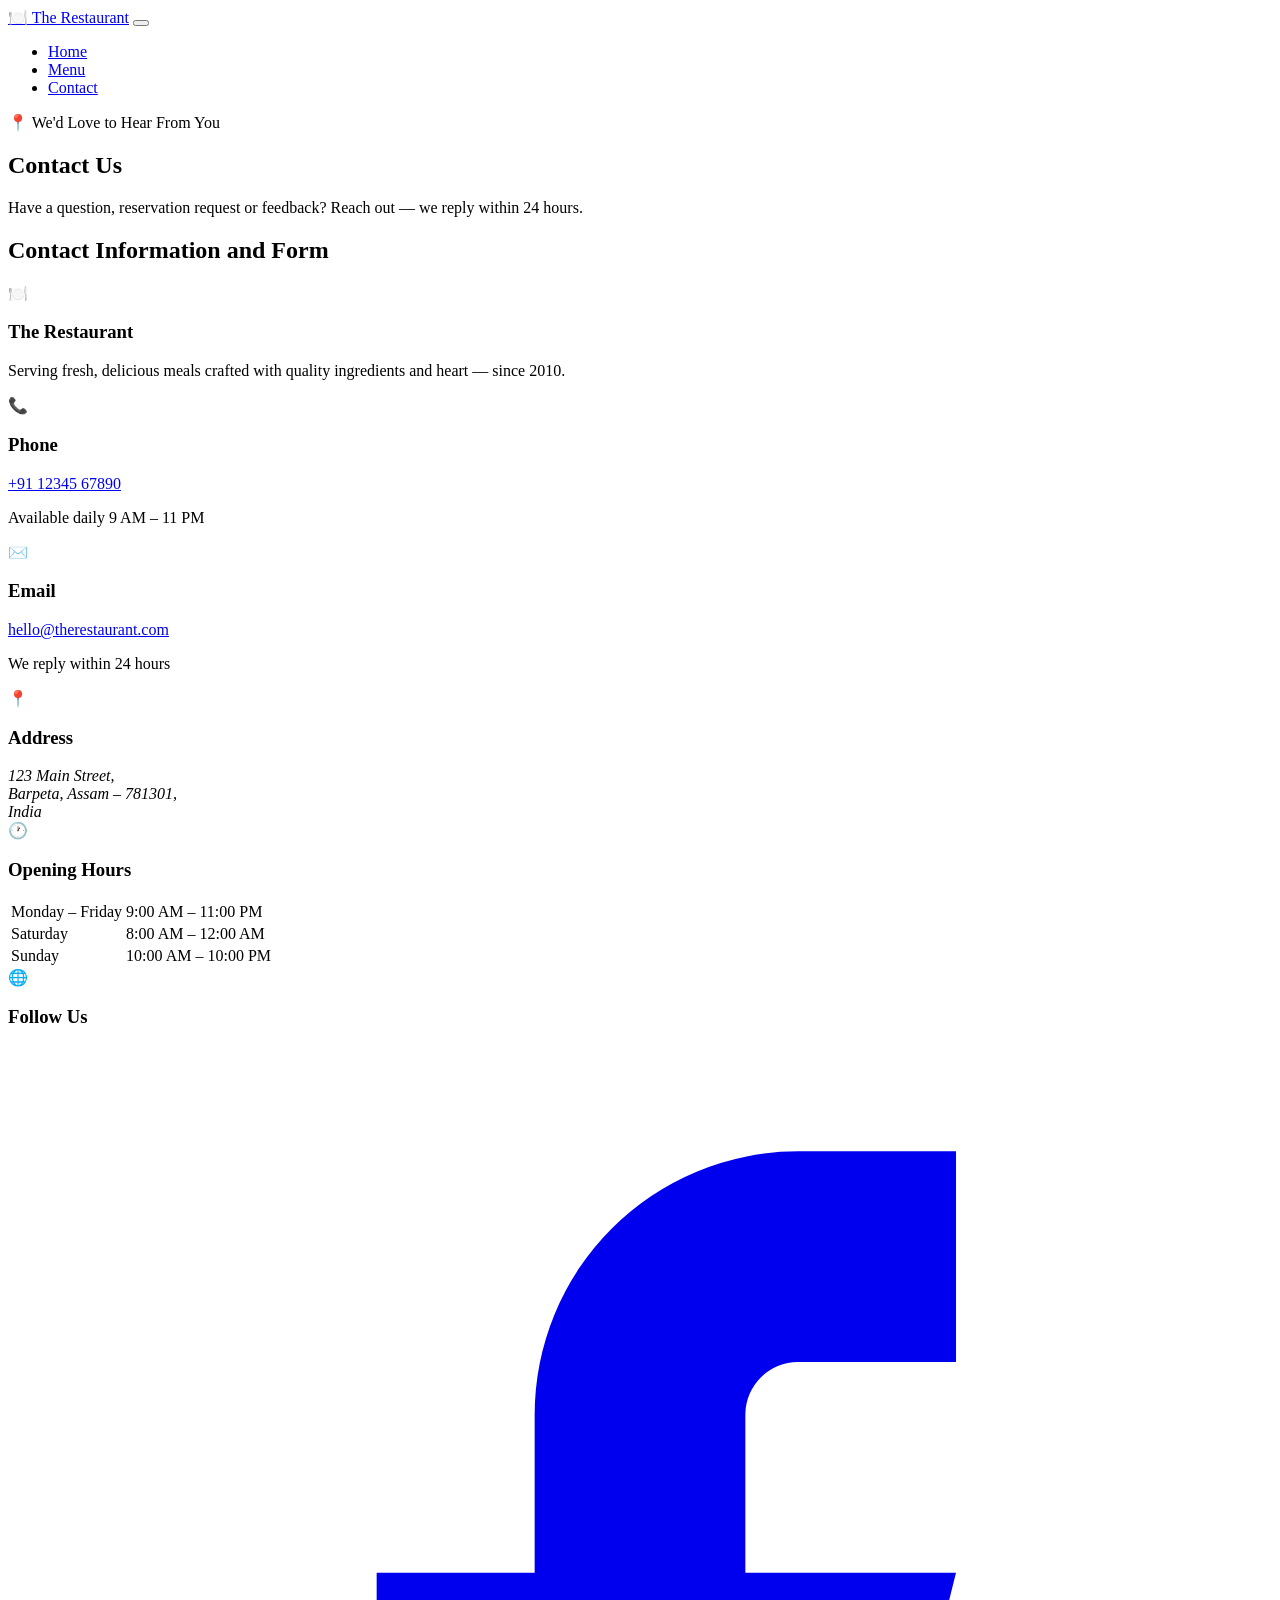
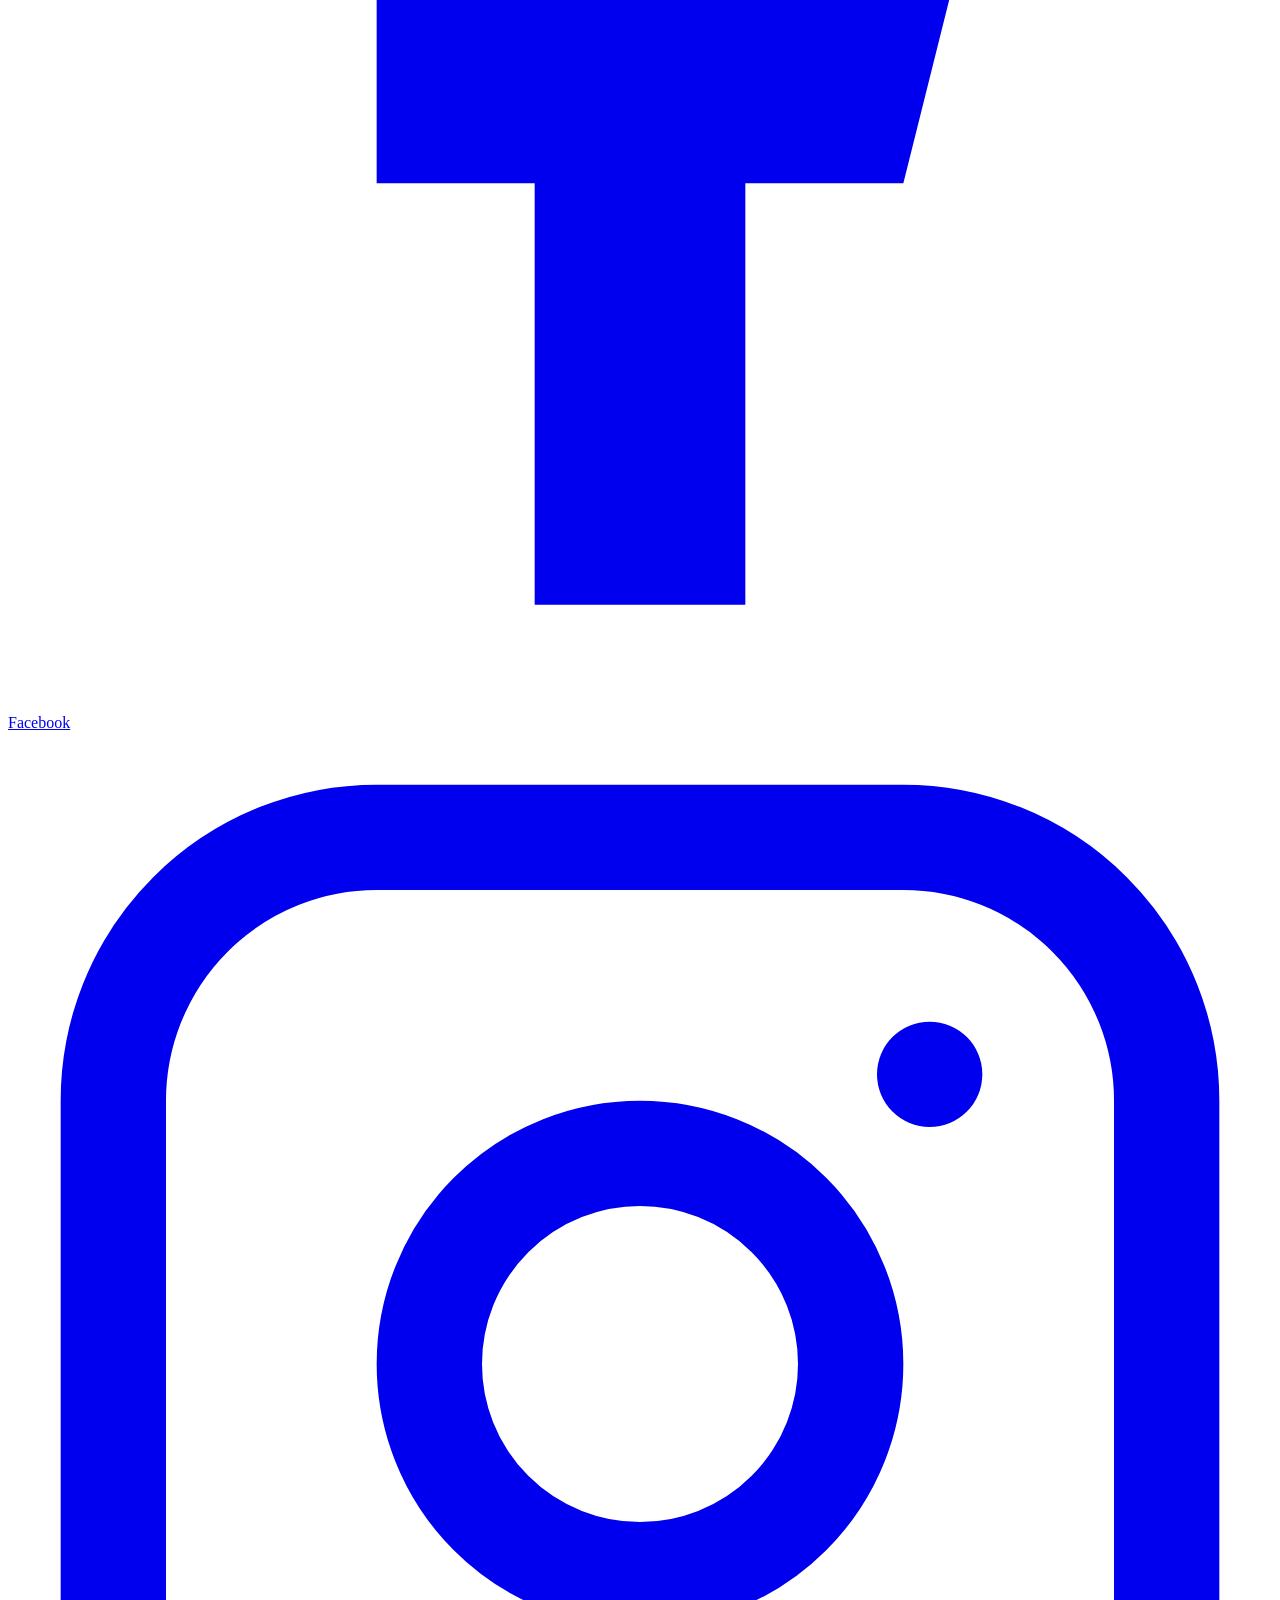
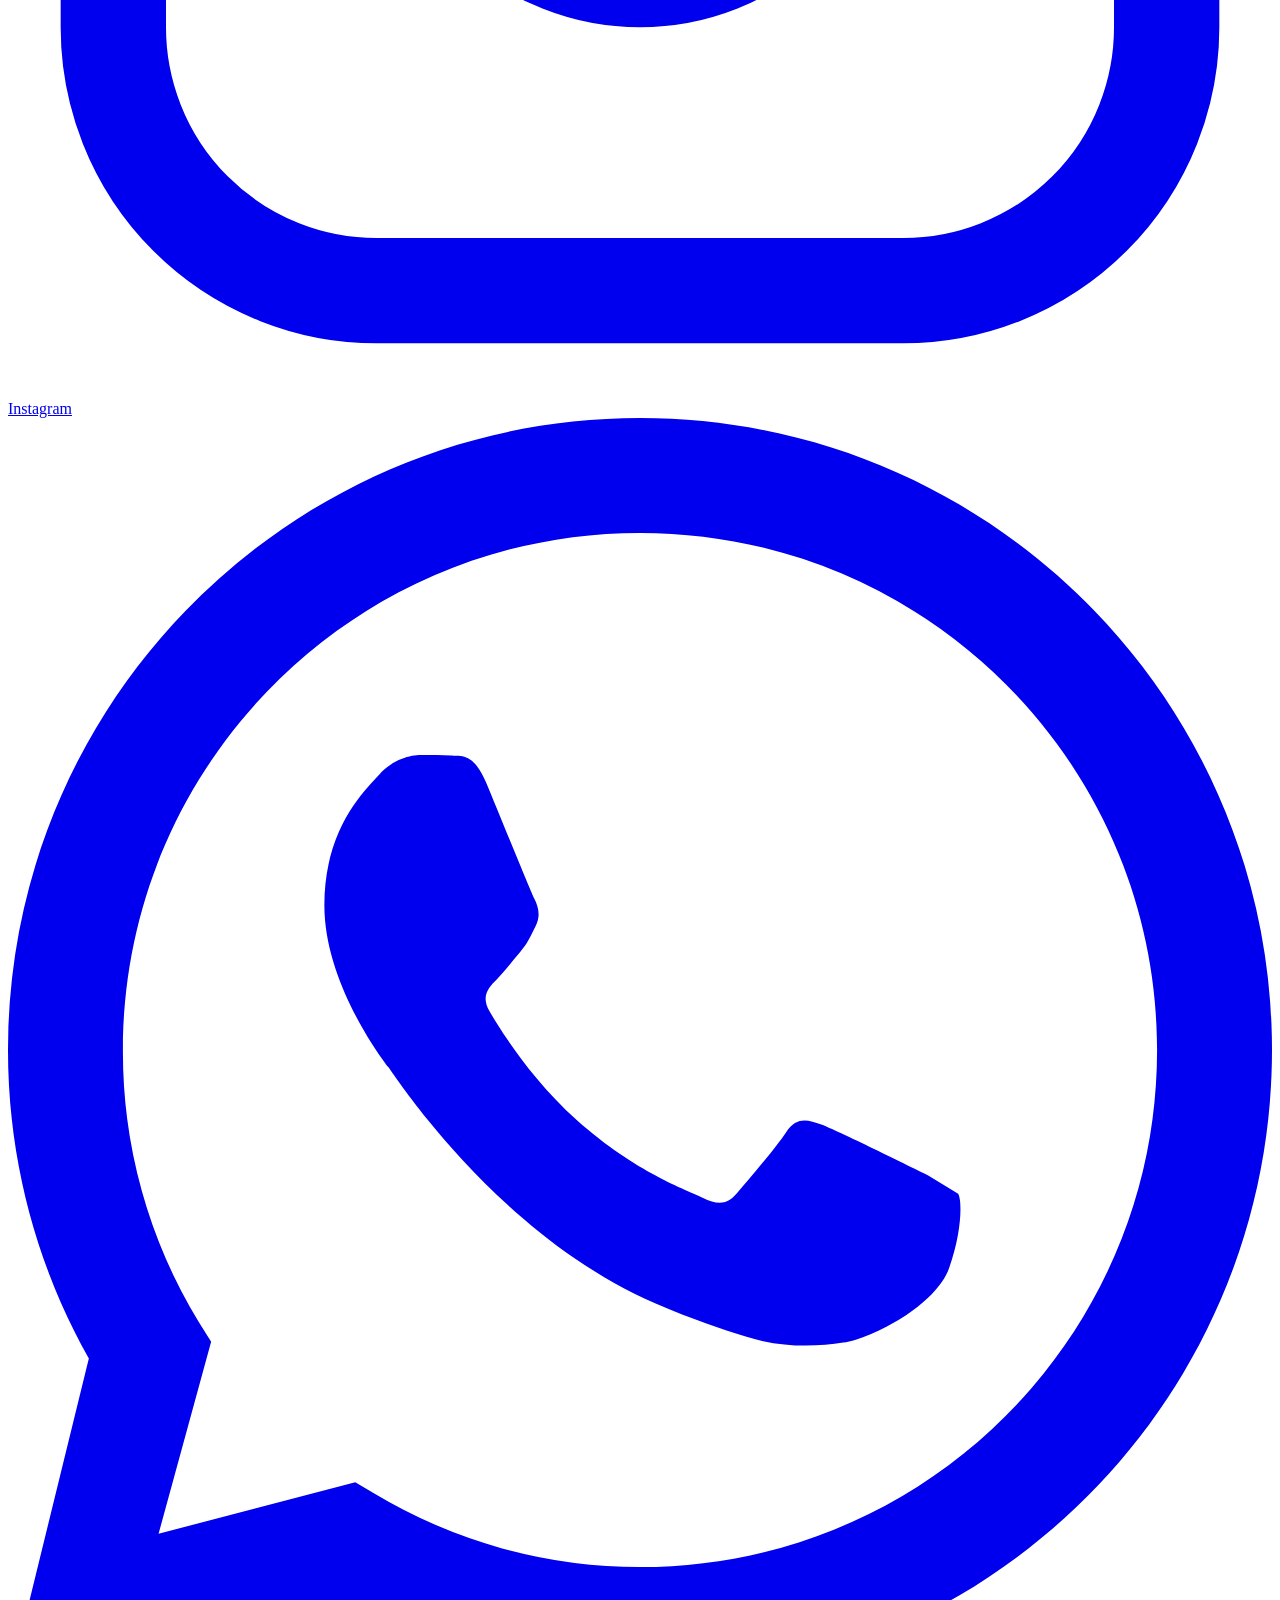
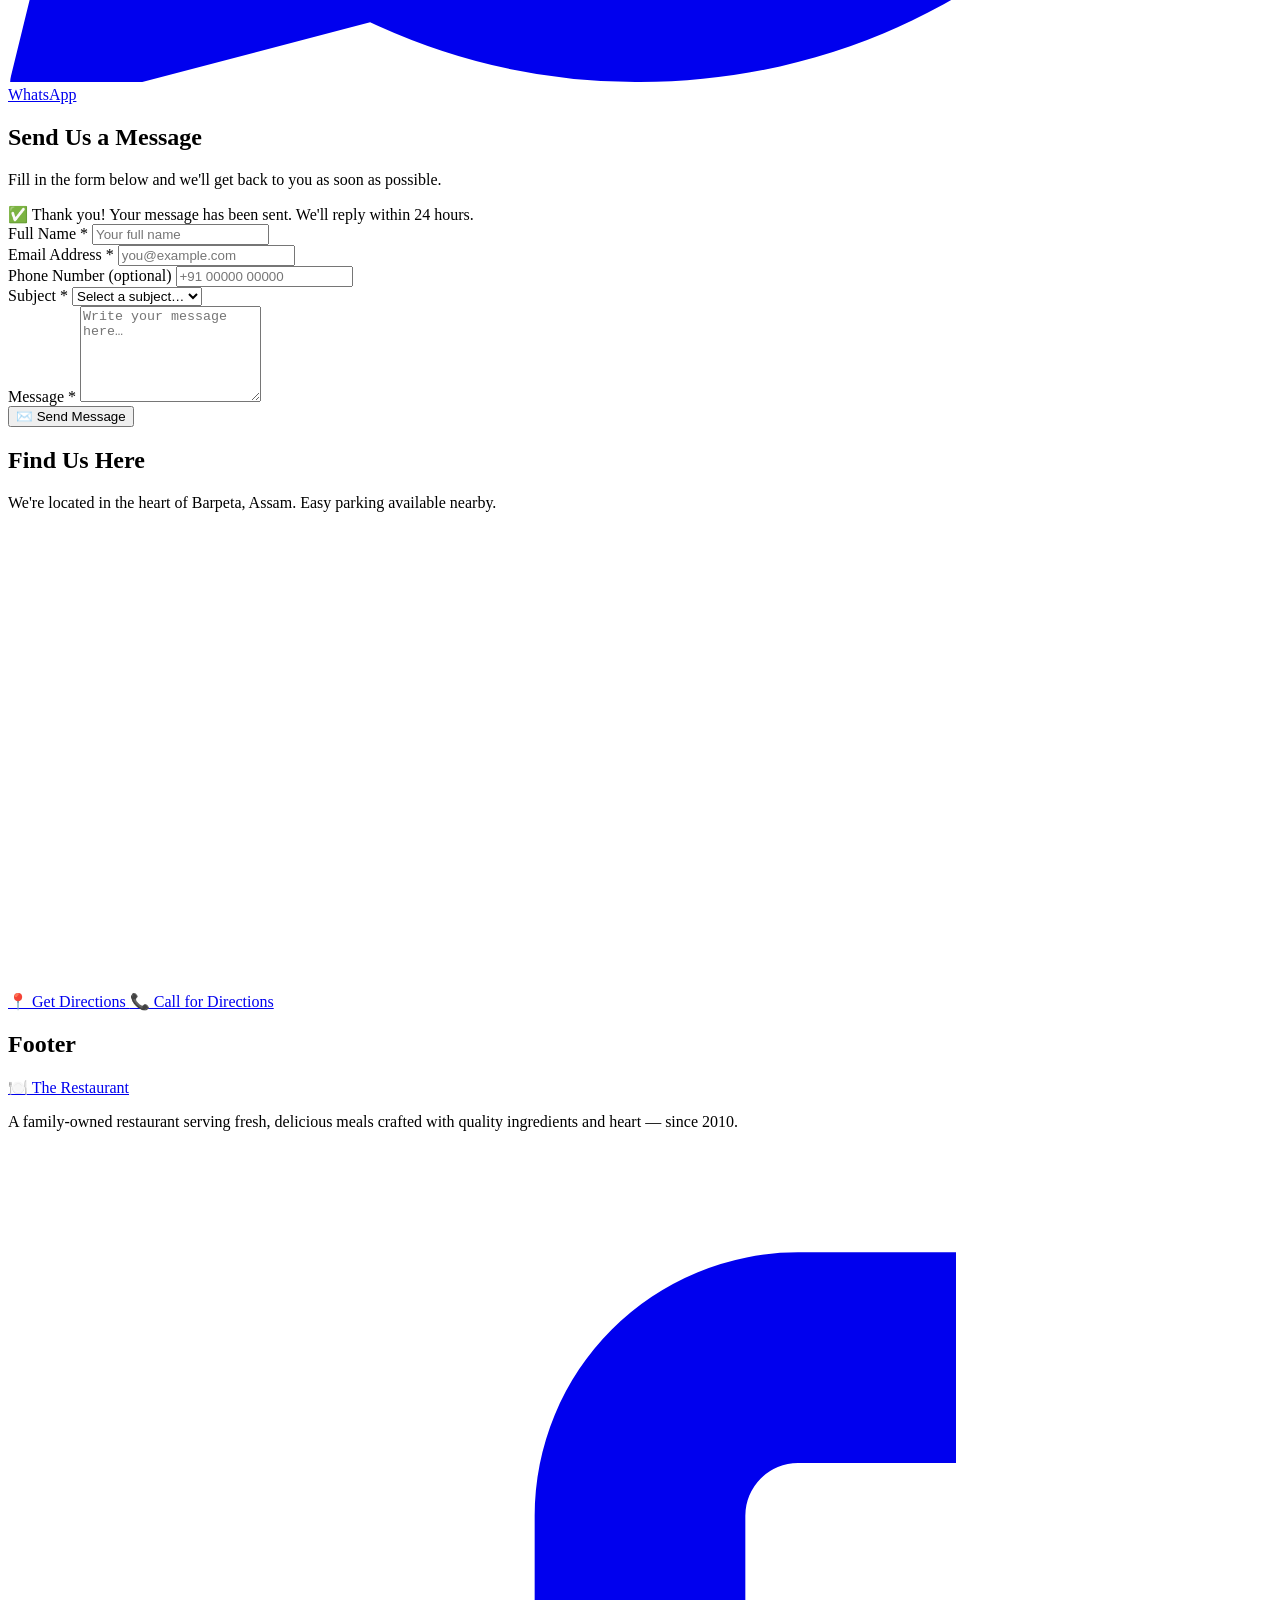
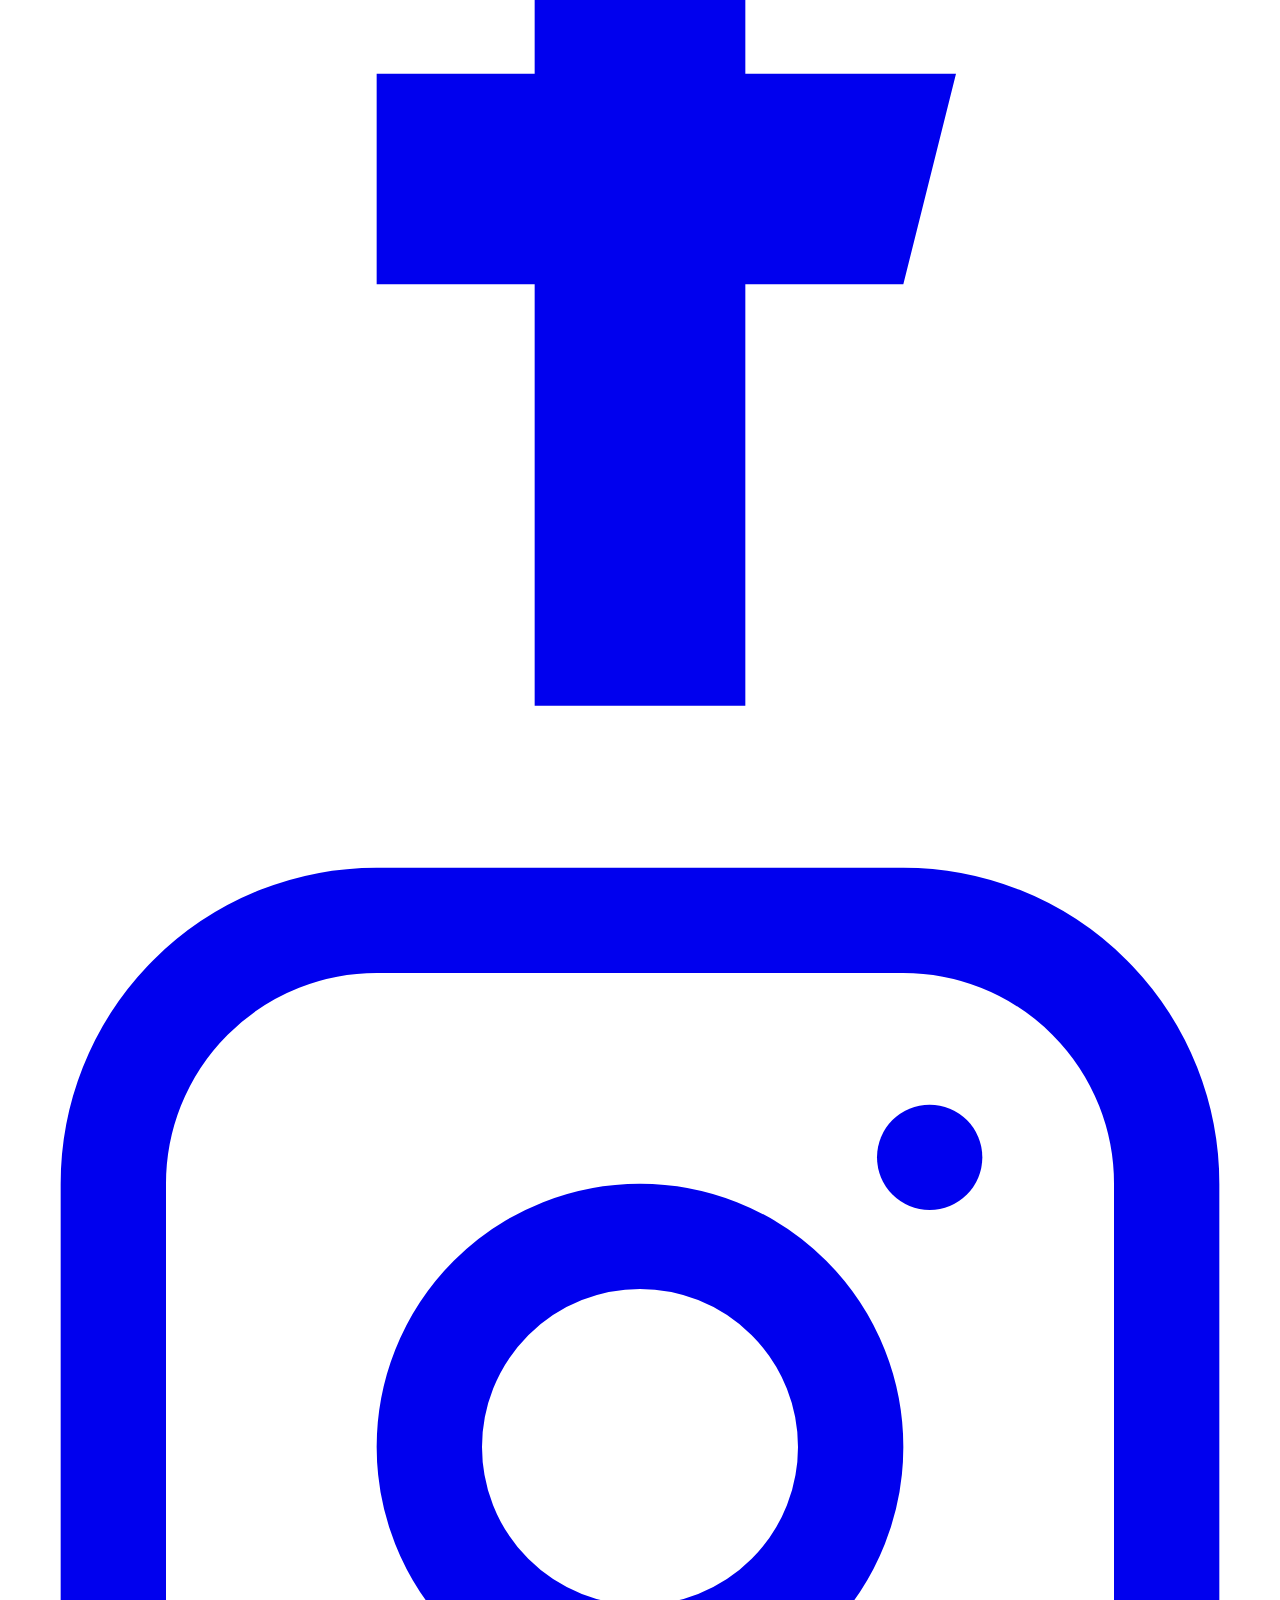
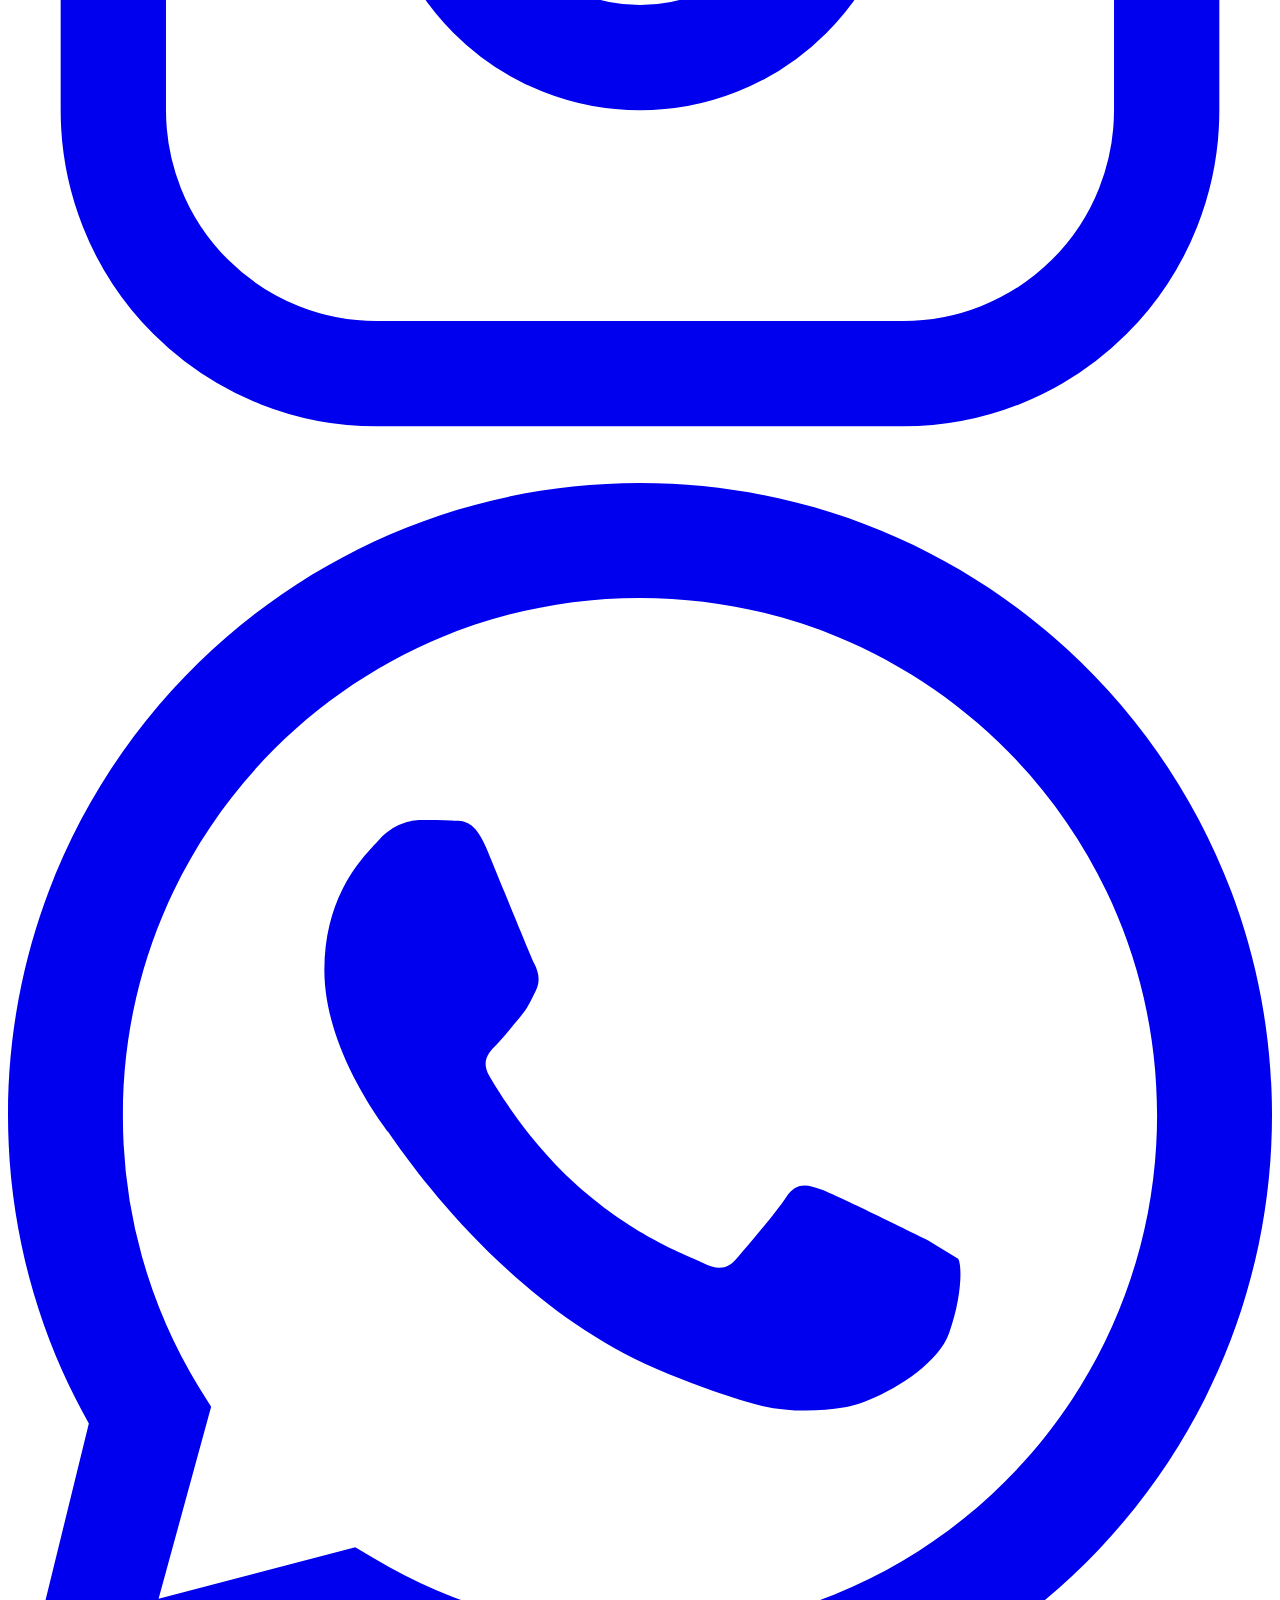
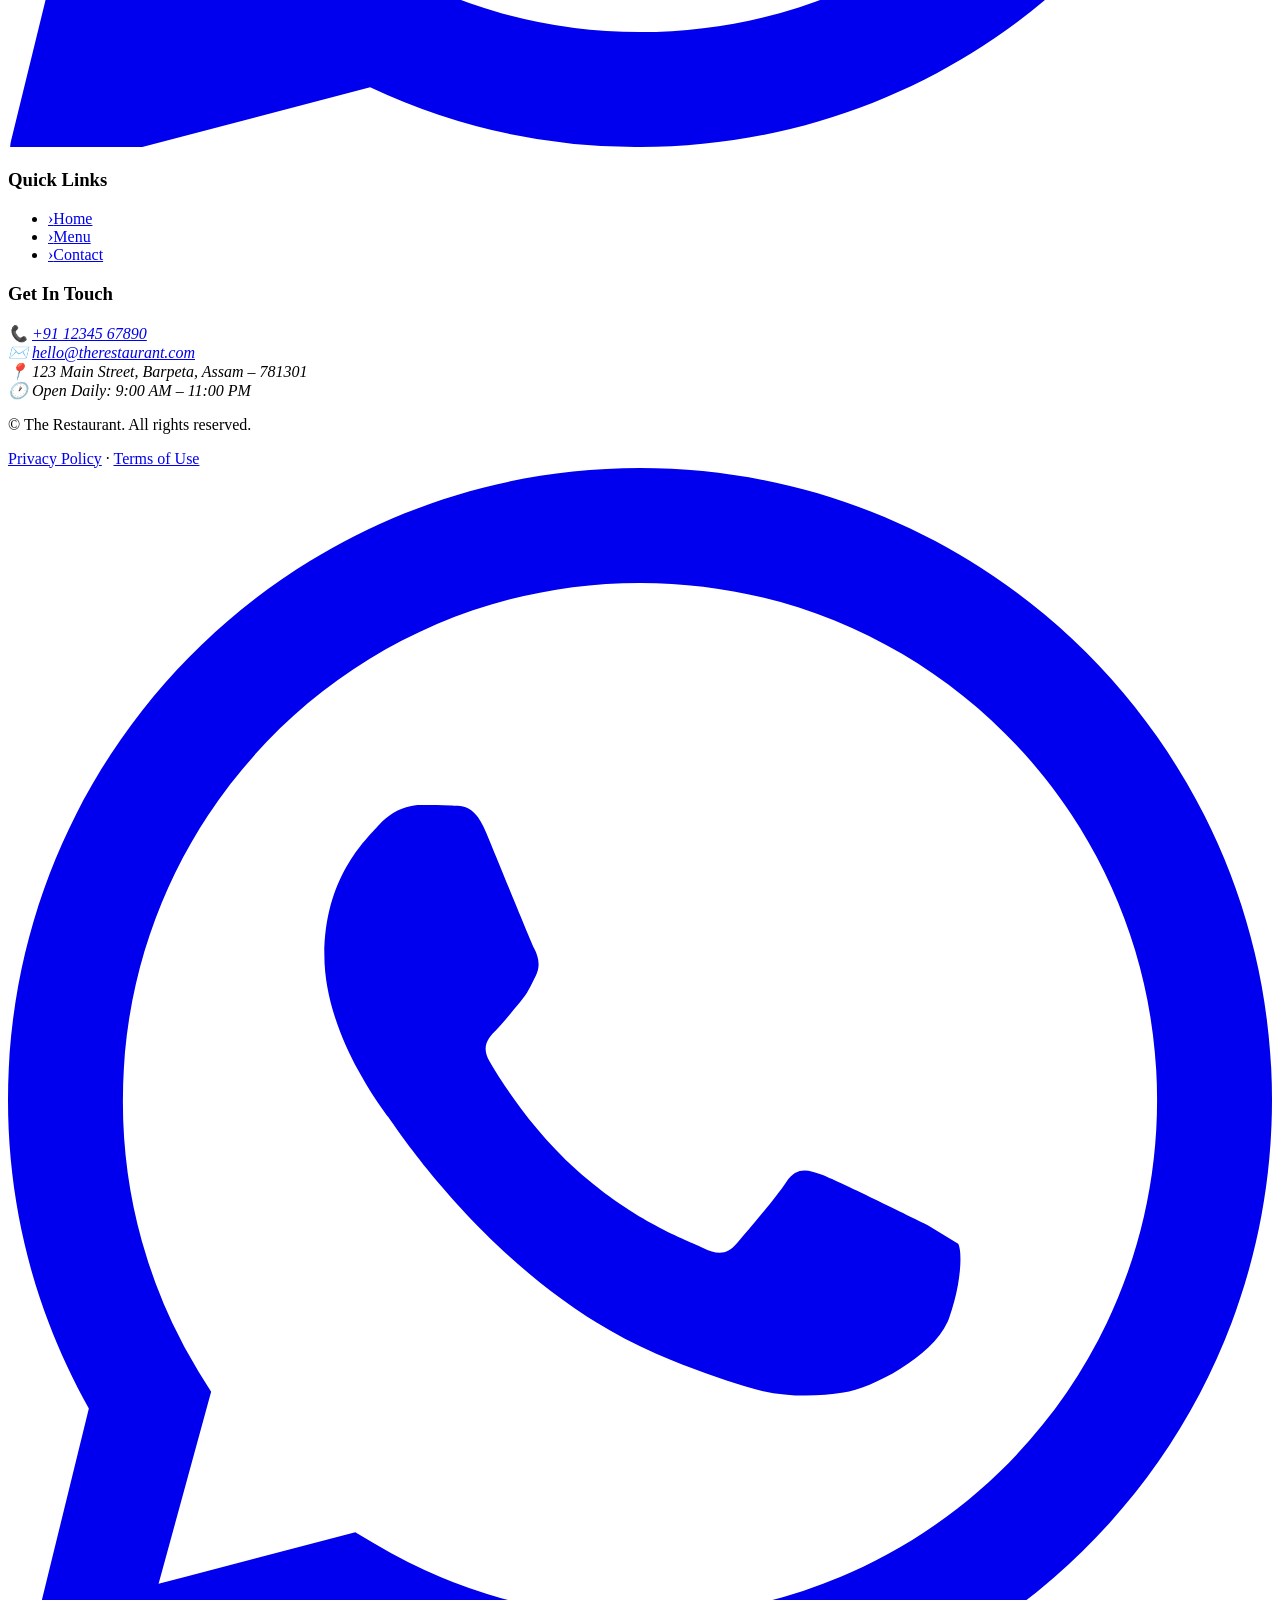
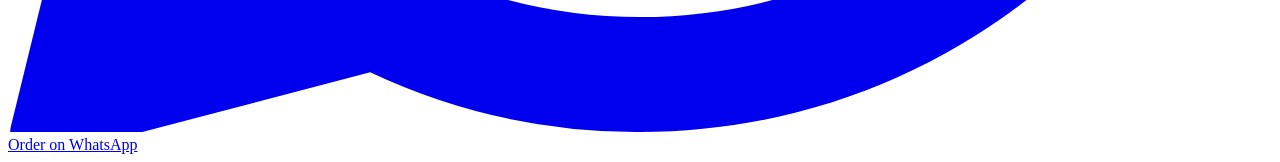
==== contact.html @ 9e475b9d "Add files via upload" ====
<!DOCTYPE html>
<html lang="en">

<head>
  <meta charset="UTF-8" />
  <meta name="viewport" content="width=device-width, initial-scale=1.0" />
  <meta name="description" content="Contact The Restaurant — find our address, phone, email and send us a message." />
  <title>Contact | The Restaurant</title>
  <link rel="stylesheet" href="css/style.css" />
</head>

<body>

  <!-- ========== NAVBAR (same as index.html) ========== -->
  <header class="site-header">
    <nav class="navbar" aria-label="Main navigation">
      <div class="container navbar__inner">

        <a href="index.html" class="navbar__logo">🍽️ The Restaurant</a>

        <button class="navbar__toggle" id="navToggle"
          aria-controls="navMenu" aria-expanded="false"
          aria-label="Toggle navigation menu">
          <span class="bar"></span>
          <span class="bar"></span>
          <span class="bar"></span>
        </button>

        <ul class="navbar__menu" id="navMenu">
          <li><a href="index.html"   class="navbar__link">Home</a></li>
          <li><a href="menu.html"    class="navbar__link">Menu</a></li>
          <li><a href="contact.html" class="navbar__link">Contact</a></li>
        </ul>

      </div>
    
    </nav>
  </header>

  <!-- ========== MAIN ========== -->
  <main>

    <!-- ── Page Banner ── -->
    <section class="page-banner" aria-label="Contact page banner">
      <div class="container">
        <span class="section-badge">📍 We'd Love to Hear From You</span>
        <h1 class="page-banner__title">Contact Us</h1>
        <p class="page-banner__subtitle">
          Have a question, reservation request or feedback? Reach out — we reply within 24 hours.
        </p>
      </div>
    </section>


    <!-- ========================================================
         CONTACT SECTION
         Two-column layout:
           LEFT  — restaurant contact information
           RIGHT — contact form
         Stacks to single column on mobile via CSS.
         ======================================================== -->
    <section class="contact-section section" aria-labelledby="contact-heading">
      <div class="container">

        <h2 id="contact-heading" class="sr-only">Contact Information and Form</h2>

        <div class="contact__inner">

          <!-- ══════════════════════════════════════════
               LEFT — Contact Information
               ══════════════════════════════════════════ -->
          <div class="contact__info-col">

            <!-- Restaurant Identity -->
            <div class="contact-block">
              <span class="contact-block__icon" aria-hidden="true">🍽️</span>
              <div>
                <h3 class="contact-block__title">The Restaurant</h3>
                <p class="contact-block__text">
                  Serving fresh, delicious meals crafted with quality
                  ingredients and heart — since 2010.
                </p>
              </div>
            </div>

            <!-- Phone -->
            <div class="contact-block">
              <span class="contact-block__icon" aria-hidden="true">📞</span>
              <div>
                <h3 class="contact-block__title">Phone</h3>
                <a href="tel:+911234567890" class="contact-block__link">
                  +91 12345 67890
                </a>
                <p class="contact-block__note">Available daily 9 AM – 11 PM</p>
              </div>
            </div>

            <!-- Email -->
            <div class="contact-block">
              <span class="contact-block__icon" aria-hidden="true">✉️</span>
              <div>
                <h3 class="contact-block__title">Email</h3>
                <a href="mailto:hello@therestaurant.com" class="contact-block__link">
                  hello@therestaurant.com
                </a>
                <p class="contact-block__note">We reply within 24 hours</p>
              </div>
            </div>

            <!-- Address -->
            <div class="contact-block">
              <span class="contact-block__icon" aria-hidden="true">📍</span>
              <div>
                <h3 class="contact-block__title">Address</h3>
                <address class="contact-block__address">
                  123 Main Street,<br />
                  Barpeta, Assam – 781301,<br />
                  India
                </address>
              </div>
            </div>

            <!-- Opening Hours -->
            <div class="contact-block">
              <span class="contact-block__icon" aria-hidden="true">🕐</span>
              <div>
                <h3 class="contact-block__title">Opening Hours</h3>
                <table class="hours-table" aria-label="Opening hours">
                  <tbody>
                    <tr>
                      <td class="hours-table__day">Monday – Friday</td>
                      <td class="hours-table__time">9:00 AM – 11:00 PM</td>
                    </tr>
                    <tr>
                      <td class="hours-table__day">Saturday</td>
                      <td class="hours-table__time">8:00 AM – 12:00 AM</td>
                    </tr>
                    <tr>
                      <td class="hours-table__day">Sunday</td>
                      <td class="hours-table__time">10:00 AM – 10:00 PM</td>
                    </tr>
                  </tbody>
                </table>
              </div>
            </div>

            <!-- Social Links -->
            <div class="contact-block">
              <span class="contact-block__icon" aria-hidden="true">🌐</span>
              <div>
                <h3 class="contact-block__title">Follow Us</h3>
                <div class="contact-social">
                  <a href="https://facebook.com"  class="contact-social__link" target="_blank" rel="noopener noreferrer" aria-label="Facebook">
                    <svg xmlns="http://www.w3.org/2000/svg" viewBox="0 0 24 24" fill="currentColor" aria-hidden="true"><path d="M18 2h-3a5 5 0 0 0-5 5v3H7v4h3v8h4v-8h3l1-4h-4V7a1 1 0 0 1 1-1h3z"/></svg>
                    Facebook
                  </a>
                  <a href="https://instagram.com" class="contact-social__link" target="_blank" rel="noopener noreferrer" aria-label="Instagram">
                    <svg xmlns="http://www.w3.org/2000/svg" viewBox="0 0 24 24" fill="none" stroke="currentColor" stroke-width="2" stroke-linecap="round" stroke-linejoin="round" aria-hidden="true"><rect x="2" y="2" width="20" height="20" rx="5" ry="5"/><circle cx="12" cy="12" r="4"/><circle cx="17.5" cy="6.5" r="1" fill="currentColor" stroke="none"/></svg>
                    Instagram
                  </a>
                  <a href="https://wa.me/911234567890" class="contact-social__link" target="_blank" rel="noopener noreferrer" aria-label="WhatsApp">
                    <svg xmlns="http://www.w3.org/2000/svg" viewBox="0 0 24 24" fill="currentColor" aria-hidden="true"><path d="M17.472 14.382c-.297-.149-1.758-.867-2.03-.967-.273-.099-.471-.148-.67.15-.197.297-.767.966-.94 1.164-.173.199-.347.223-.644.075-.297-.15-1.255-.463-2.39-1.475-.883-.788-1.48-1.761-1.653-2.059-.173-.297-.018-.458.13-.606.134-.133.298-.347.446-.52.149-.174.198-.298.298-.497.099-.198.05-.371-.025-.52-.075-.149-.669-1.612-.916-2.207-.242-.579-.487-.5-.669-.51-.173-.008-.371-.01-.57-.01-.198 0-.52.074-.792.372-.272.297-1.04 1.016-1.04 2.479 0 1.462 1.065 2.875 1.213 3.074.149.198 2.096 3.2 5.077 4.487.709.306 1.262.489 1.694.625.712.227 1.36.195 1.871.118.571-.085 1.758-.719 2.006-1.413.248-.694.248-1.289.173-1.413z"/><path d="M12 0C5.373 0 0 5.373 0 12c0 2.124.558 4.121 1.535 5.856L.057 23.885a.5.5 0 0 0 .606.61l6.213-1.63A11.945 11.945 0 0 0 12 24c6.627 0 12-5.373 12-12S18.627 0 12 0zm0 21.818a9.805 9.805 0 0 1-5.045-1.396l-.361-.214-3.735.979.998-3.648-.235-.374A9.818 9.818 0 0 1 2.182 12C2.182 6.57 6.57 2.182 12 2.182S21.818 6.57 21.818 12 17.43 21.818 12 21.818z"/></svg>
                    WhatsApp
                  </a>
                </div>
              </div>
            </div>

          </div>
          <!-- END contact__info-col -->


          <!-- ══════════════════════════════════════════
               RIGHT — Contact Form
               ══════════════════════════════════════════ -->
          <div class="contact__form-col">
            <div class="contact-form-card">

              <div class="contact-form-card__header">
                <h2 class="contact-form-card__title">Send Us a Message</h2>
                <p class="contact-form-card__subtitle">
                  Fill in the form below and we'll get back to you as soon as possible.
                </p>
              </div>

              <!-- Success message — shown by JS after submit -->
              <div class="form-success" id="formSuccess" role="alert" aria-live="polite">
                ✅ Thank you! Your message has been sent. We'll reply within 24 hours.
              </div>

              <form class="contact-form" id="contactForm" novalidate>

                <!-- Name + Email row -->
                <div class="form-row">

                  <div class="form-group">
                    <label for="contactName">
                      Full Name <span aria-label="required">*</span>
                    </label>
                    <input
                      type="text"
                      id="contactName"
                      name="name"
                      class="form-control"
                      placeholder="Your full name"
                      autocomplete="name"
                      required
                    />
                    <span class="form-error" id="nameError" role="alert"></span>
                  </div>

                  <div class="form-group">
                    <label for="contactEmail">
                      Email Address <span aria-label="required">*</span>
                    </label>
                    <input
                      type="email"
                      id="contactEmail"
                      name="email"
                      class="form-control"
                      placeholder="you@example.com"
                      autocomplete="email"
                      required
                    />
                    <span class="form-error" id="emailError" role="alert"></span>
                  </div>

                </div>
                <!-- END form-row -->

                <!-- Phone (optional) -->
                <div class="form-group">
                  <label for="contactPhone">
                    Phone Number <span class="form-optional">(optional)</span>
                  </label>
                  <input
                    type="tel"
                    id="contactPhone"
                    name="phone"
                    class="form-control"
                    placeholder="+91 00000 00000"
                    autocomplete="tel"
                  />
                </div>

                <!-- Subject -->
                <div class="form-group">
                  <label for="contactSubject">
                    Subject <span aria-label="required">*</span>
                  </label>
                  <select
                    id="contactSubject"
                    name="subject"
                    class="form-control"
                    required
                  >
                    <option value="" disabled selected>Select a subject…</option>
                    <option value="reservation">Table Reservation</option>
                    <option value="feedback">Feedback</option>
                    <option value="catering">Catering Enquiry</option>
                    <option value="other">Other</option>
                  </select>
                  <span class="form-error" id="subjectError" role="alert"></span>
                </div>

                <!-- Message -->
                <div class="form-group">
                  <label for="contactMessage">
                    Message <span aria-label="required">*</span>
                  </label>
                  <textarea
                    id="contactMessage"
                    name="message"
                    class="form-control"
                    rows="6"
                    placeholder="Write your message here…"
                    required
                  ></textarea>
                  <span class="form-error" id="messageError" role="alert"></span>
                </div>

                <!-- Submit -->
                <button type="submit" class="btn btn-primary form-submit-btn">
                  ✉️ Send Message
                </button>

              </form>

            </div>
          </div>
          <!-- END contact__form-col -->

        </div>
        <!-- END contact__inner -->

      </div>
    </section>
    <!-- END CONTACT SECTION -->


    <!-- ========================================================
         GOOGLE MAPS SECTION
         Shows restaurant location via embedded iframe.
         ======================================================== -->
    <section class="map-section" aria-labelledby="map-heading">
      <div class="container">
        <div class="map-section__header">
          <h2 id="map-heading" class="map-section__title">Find Us Here</h2>
          <p class="map-section__subtitle">
            We're located in the heart of Barpeta, Assam. Easy parking available nearby.
          </p>
        </div>
      </div>

      <!-- Full-width map embed -->
      <div class="map-embed-wrapper">
        <iframe
          class="map-embed"
          src="https://www.google.com/maps/embed?pb=!1m18!1m12!1m3!1d14329.23456789!2d91.0057!3d26.3223!2m3!1f0!2f0!3f0!3m2!1i1024!2i768!4f13.1!3m3!1m2!1s0x375bfb69aaaaaaaa%3A0xbbbbbbbbbbbbbbbb!2sBarpeta%2C%20Assam%2C%20India!5e0!3m2!1sen!2sin!4v1700000000000!5m2!1sen!2sin"
          title="Restaurant Location — Barpeta, Assam on Google Maps"
          width="100%"
          height="460"
          style="border:0;"
          allowfullscreen=""
          loading="lazy"
          referrerpolicy="no-referrer-when-downgrade"
          aria-label="Google Maps showing restaurant location in Barpeta, Assam"
        ></iframe>
      </div>

      <!-- Directions button below map -->
      <div class="container">
        <div class="map-section__actions">
          <a
            href="https://maps.google.com/?q=Barpeta,Assam,India"
            target="_blank"
            rel="noopener noreferrer"
            class="btn btn-primary"
          >
            📍 Get Directions
          </a>
          <a href="tel:+911234567890" class="btn btn-outline">
            📞 Call for Directions
          </a>
        </div>
      </div>

    </section>
    <!-- END MAP SECTION -->

  </main>


  <!-- ========== FOOTER (same as index.html) ========== -->
  <footer class="site-footer" aria-labelledby="footer-label">
    <h2 id="footer-label" class="sr-only">Footer</h2>

    <div class="footer__top">
      <div class="container footer__grid">

        <div class="footer__col footer__col--brand">
          <a href="index.html" class="footer__logo">🍽️ The Restaurant</a>
          <p class="footer__brand-desc">
            A family-owned restaurant serving fresh, delicious meals crafted
            with quality ingredients and heart — since 2010.
          </p>
          <div class="footer__social" aria-label="Follow us on social media">
            <a href="https://facebook.com"  class="footer__social-link" target="_blank" rel="noopener noreferrer" aria-label="Facebook">
              <svg class="footer__social-icon" xmlns="http://www.w3.org/2000/svg" viewBox="0 0 24 24" fill="currentColor" aria-hidden="true"><path d="M18 2h-3a5 5 0 0 0-5 5v3H7v4h3v8h4v-8h3l1-4h-4V7a1 1 0 0 1 1-1h3z"/></svg>
            </a>
            <a href="https://instagram.com" class="footer__social-link" target="_blank" rel="noopener noreferrer" aria-label="Instagram">
              <svg class="footer__social-icon" xmlns="http://www.w3.org/2000/svg" viewBox="0 0 24 24" fill="none" stroke="currentColor" stroke-width="2" stroke-linecap="round" stroke-linejoin="round" aria-hidden="true"><rect x="2" y="2" width="20" height="20" rx="5" ry="5"/><circle cx="12" cy="12" r="4"/><circle cx="17.5" cy="6.5" r="1" fill="currentColor" stroke="none"/></svg>
            </a>
            <a href="https://wa.me/911234567890" class="footer__social-link" target="_blank" rel="noopener noreferrer" aria-label="WhatsApp">
              <svg class="footer__social-icon" xmlns="http://www.w3.org/2000/svg" viewBox="0 0 24 24" fill="currentColor" aria-hidden="true"><path d="M17.472 14.382c-.297-.149-1.758-.867-2.03-.967-.273-.099-.471-.148-.67.15-.197.297-.767.966-.94 1.164-.173.199-.347.223-.644.075-.297-.15-1.255-.463-2.39-1.475-.883-.788-1.48-1.761-1.653-2.059-.173-.297-.018-.458.13-.606.134-.133.298-.347.446-.52.149-.174.198-.298.298-.497.099-.198.05-.371-.025-.52-.075-.149-.669-1.612-.916-2.207-.242-.579-.487-.5-.669-.51-.173-.008-.371-.01-.57-.01-.198 0-.52.074-.792.372-.272.297-1.04 1.016-1.04 2.479 0 1.462 1.065 2.875 1.213 3.074.149.198 2.096 3.2 5.077 4.487.709.306 1.262.489 1.694.625.712.227 1.36.195 1.871.118.571-.085 1.758-.719 2.006-1.413.248-.694.248-1.289.173-1.413z"/><path d="M12 0C5.373 0 0 5.373 0 12c0 2.124.558 4.121 1.535 5.856L.057 23.885a.5.5 0 0 0 .606.61l6.213-1.63A11.945 11.945 0 0 0 12 24c6.627 0 12-5.373 12-12S18.627 0 12 0zm0 21.818a9.805 9.805 0 0 1-5.045-1.396l-.361-.214-3.735.979.998-3.648-.235-.374A9.818 9.818 0 0 1 2.182 12C2.182 6.57 6.57 2.182 12 2.182S21.818 6.57 21.818 12 17.43 21.818 12 21.818z"/></svg>
            </a>
          </div>
        </div>

        <div class="footer__col footer__col--links">
          <h3 class="footer__col-title">Quick Links</h3>
          <ul class="footer__links-list">
            <li><a href="index.html"   class="footer__link"><span class="footer__link-arrow" aria-hidden="true">›</span>Home</a></li>
            <li><a href="menu.html"    class="footer__link"><span class="footer__link-arrow" aria-hidden="true">›</span>Menu</a></li>
            <li><a href="contact.html" class="footer__link"><span class="footer__link-arrow" aria-hidden="true">›</span>Contact</a></li>
          </ul>
        </div>

        <div class="footer__col footer__col--contact">
          <h3 class="footer__col-title">Get In Touch</h3>
          <address class="footer__contact-list">
            <div class="footer__contact-item">
              <span class="footer__contact-icon" aria-hidden="true">📞</span>
              <a href="tel:+911234567890" class="footer__link">+91 12345 67890</a>
            </div>
            <div class="footer__contact-item">
              <span class="footer__contact-icon" aria-hidden="true">✉️</span>
              <a href="mailto:hello@therestaurant.com" class="footer__link">hello@therestaurant.com</a>
            </div>
            <div class="footer__contact-item">
              <span class="footer__contact-icon" aria-hidden="true">📍</span>
              <span>123 Main Street, Barpeta, Assam – 781301</span>
            </div>
            <div class="footer__contact-item">
              <span class="footer__contact-icon" aria-hidden="true">🕐</span>
              <span>Open Daily: 9:00 AM – 11:00 PM</span>
            </div>
          </address>
        </div>

      </div>
    </div>

    <div class="footer__bottom">
      <div class="container footer__bottom-inner">
        <p class="footer__copyright">
          &copy; <span id="footerYear"></span> The Restaurant. All rights reserved.
        </p>
        <div class="footer__bottom-links">
          <a href="#" class="footer__bottom-link">Privacy Policy</a>
          <span class="footer__bottom-sep" aria-hidden="true">·</span>
          <a href="#" class="footer__bottom-link">Terms of Use</a>
        </div>
      </div>
    </div>

  </footer>
  <!-- ================================================
     FLOATING WHATSAPP BUTTON
     Fixed bottom-right, visible on all pages.
     position:fixed in CSS keeps it on screen always.
     ================================================ -->
<a
  href="https://wa.me/911234567890?text=Hello%20I%20would%20like%20to%20place%20an%20order"
  target="_blank"
  rel="noopener noreferrer"
  class="whatsapp-float"
  id="whatsappFloat"
  aria-label="Chat or order on WhatsApp"
>

  <!-- WhatsApp icon -->
  <svg class="whatsapp-float__icon" xmlns="http://www.w3.org/2000/svg"
    viewBox="0 0 24 24" fill="currentColor" aria-hidden="true">
    <path d="M17.472 14.382c-.297-.149-1.758-.867-2.03-.967-.273-.099
      -.471-.148-.67.15-.197.297-.767.966-.94 1.164-.173.199-.347.223
      -.644.075-.297-.15-1.255-.463-2.39-1.475-.883-.788-1.48-1.761
      -1.653-2.059-.173-.297-.018-.458.13-.606.134-.133.298-.347.446
      -.52.149-.174.198-.298.298-.497.099-.198.05-.371-.025-.52-.075
      -.149-.669-1.612-.916-2.207-.242-.579-.487-.5-.669-.51-.173-.008
      -.371-.01-.57-.01-.198 0-.52.074-.792.372-.272.297-1.04 1.016
      -1.04 2.479 0 1.462 1.065 2.875 1.213 3.074.149.198 2.096 3.2
      5.077 4.487.709.306 1.262.489 1.694.625.712.227 1.36.195 1.871
      .118.571-.085 1.758-.719 2.006-1.413.248-.694.248-1.289.173-1.413z"/>
    <path d="M12 0C5.373 0 0 5.373 0 12c0 2.124.558 4.121 1.535
      5.856L.057 23.885a.5.5 0 0 0 .606.61l6.213-1.63A11.945 11.945
      0 0 0 12 24c6.627 0 12-5.373 12-12S18.627 0 12 0zm0 21.818a9.805
      9.805 0 0 1-5.045-1.396l-.361-.214-3.735.979.998-3.648-.235-.374
      A9.818 9.818 0 0 1 2.182 12C2.182 6.57 6.57 2.182 12 2.182
      S21.818 6.57 21.818 12 17.43 21.818 12 21.818z"/>
  </svg>

  <!-- Tooltip label — shown on hover -->
  <span class="whatsapp-float__label" aria-hidden="true">Order on WhatsApp</span>

  <!-- Notification pulse dot -->
  <span class="whatsapp-float__pulse" aria-hidden="true"></span>

</a>

  <script src="js/script.js"></script>

</body>
</html>
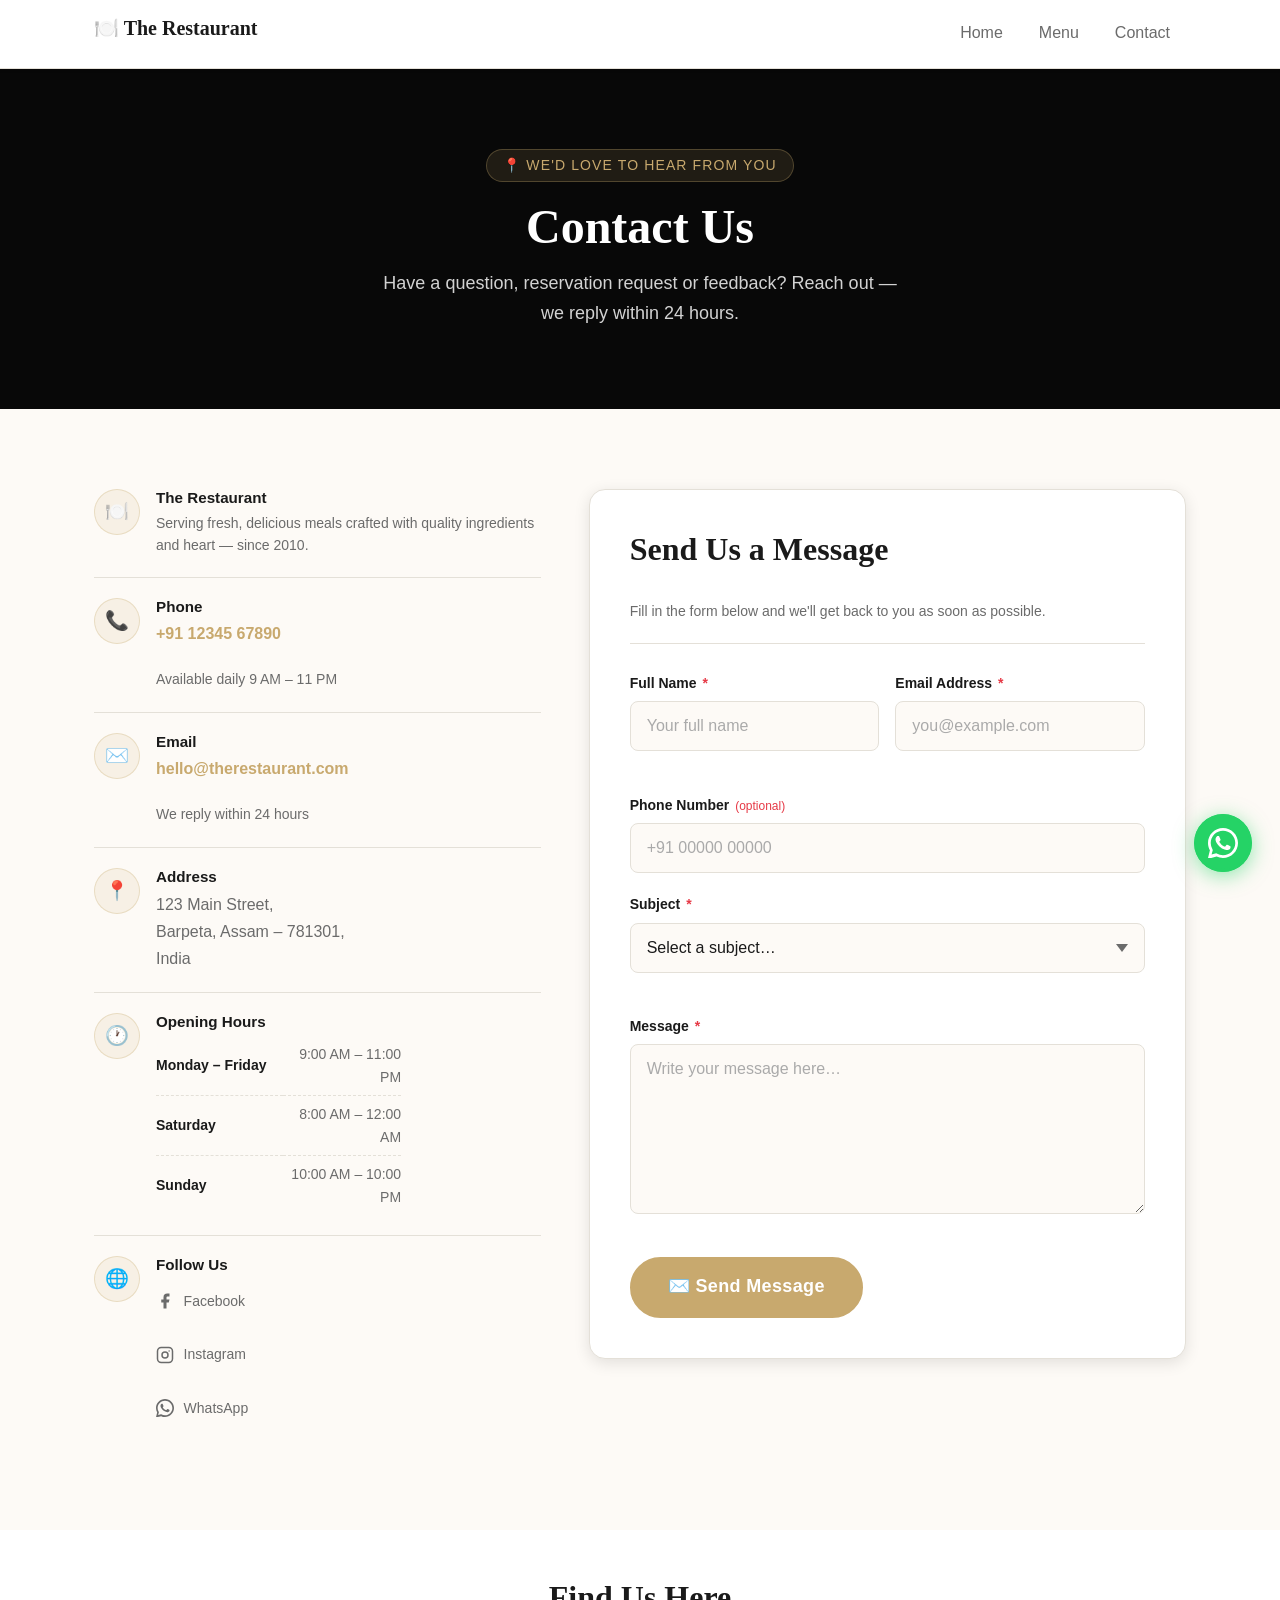
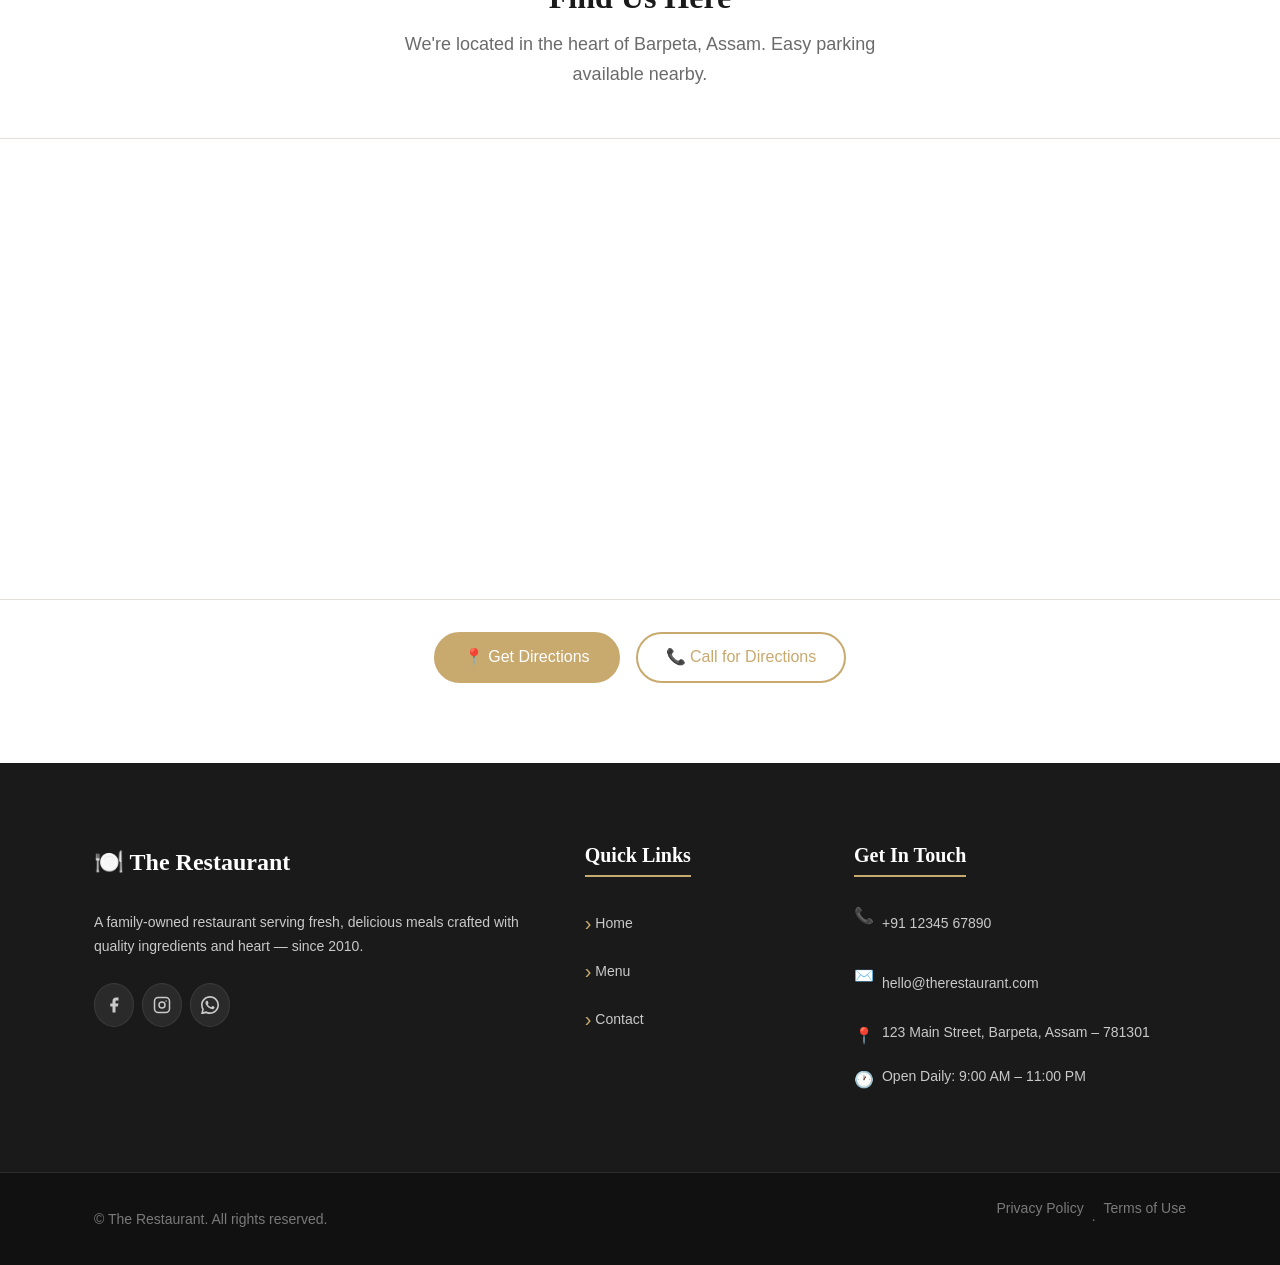
==== commit 0f2aaefd: "Update contact.html" ====
--- a/contact.html
+++ b/contact.html
@@ -6,7 +6,7 @@
   <meta name="viewport" content="width=device-width, initial-scale=1.0" />
   <meta name="description" content="Contact The Restaurant — find our address, phone, email and send us a message." />
   <title>Contact | The Restaurant</title>
-  <link rel="stylesheet" href="css/style.css" />
+  <link rel="stylesheet" href="style.css" />
 </head>
 
 <body>
@@ -471,4 +471,4 @@
   <script src="js/script.js"></script>
 
 </body>
-</html>+</html>
--- a/style.css
+++ b/style.css
@@ -0,0 +1,3848 @@
+/* ============================================================
+   style.css — Restaurant Website
+   Complete Global Stylesheet
+   ============================================================
+   TABLE OF CONTENTS
+   ─────────────────────────────────────────────────────────
+   01. Design Tokens (CSS Variables)
+   02. Reset & Base
+   03. Typography
+   04. Container & Layout Utilities
+   05. Buttons
+   06. Navigation
+   07. Page Banner (inner pages)
+   08. Hero Section
+   09. Section Headers (shared)
+   10. Featured Dishes
+   11. About Section
+   12. Visit Us Section (Hours + Map)
+   13. Footer
+   14. Menu Page — Filter Buttons
+   15. Menu Page — Cards Grid
+   16. Contact Page
+   17. Utility Classes
+   18. Accessibility
+   19. Responsive Overrides
+   ============================================================ */
+
+
+/* ============================================================
+   01. DESIGN TOKENS
+       All colours, sizes and spacing defined once here.
+       Use var(--name) anywhere below — change once, updates everywhere.
+   ============================================================ */
+
+:root {
+
+  /* Colours */
+  --gold:          #c8a96e;
+  --gold-dark:     #a6854a;
+  --gold-light:    rgba(200, 169, 110, 0.12);
+  --gold-border:   rgba(200, 169, 110, 0.30);
+  --bg:            #fdfaf6;
+  --surface:       #ffffff;
+  --text:          #1a1a1a;
+  --muted:         #6b6b6b;
+  --border:        #e4e0d8;
+  --border-color:  1px solid #e4e0d8;
+  --green:         #2a9d8f;
+  --red:           #e63946;
+
+  /* Typography */
+  --font-heading:  Georgia, 'Times New Roman', serif;
+  --font-body:     'Segoe UI', 'Helvetica Neue', Arial, sans-serif;
+  --text-xs:       0.75rem;    /* 12px */
+  --text-sm:       0.875rem;   /* 14px */
+  --text-base:     1rem;       /* 16px */
+  --text-md:       1.125rem;   /* 18px */
+  --text-lg:       1.25rem;    /* 20px */
+  --text-xl:       1.5rem;     /* 24px */
+  --text-2xl:      2rem;       /* 32px */
+  --text-3xl:      2.5rem;     /* 40px */
+
+  /* Spacing */
+  --sp-xs:   0.25rem;   /*  4px */
+  --sp-sm:   0.5rem;    /*  8px */
+  --sp-md:   1rem;      /* 16px */
+  --sp-lg:   1.5rem;    /* 24px */
+  --sp-xl:   2rem;      /* 32px */
+  --sp-2xl:  3rem;      /* 48px */
+  --sp-3xl:  5rem;      /* 80px */
+
+  /* Borders & Radius */
+  --radius-sm:    4px;
+  --radius-md:    8px;
+  --radius-lg:    16px;
+  --radius-pill:  999px;
+
+  /* Shadows */
+  --shadow-sm:  0 1px 4px rgba(0, 0, 0, 0.08);
+  --shadow-md:  0 4px 16px rgba(0, 0, 0, 0.11);
+  --shadow-lg:  0 8px 28px rgba(0, 0, 0, 0.14);
+
+  /* Transitions */
+  --t-fast:    150ms ease;
+  --t-normal:  250ms ease;
+  --t-slow:    400ms ease;
+
+  /* Layout */
+  --max-width:         1140px;
+  --container-pad:     1.5rem;
+  --section-pad:       5rem;
+  --navbar-height:     68px;
+}
+
+
+/* ============================================================
+   02. RESET & BASE
+   ============================================================ */
+
+*, *::before, *::after {
+  box-sizing: border-box;
+  margin: 0;
+  padding: 0;
+}
+
+html {
+  scroll-behavior: smooth;
+  -webkit-text-size-adjust: none;
+  text-size-adjust: none;
+}
+
+body {
+  font-family: var(--font-body);
+  font-size: var(--text-base);
+  line-height: 1.65;
+  background-color: var(--bg);
+  color: var(--text);
+  -webkit-font-smoothing: antialiased;
+  -moz-osx-font-smoothing: grayscale;
+  min-height: 100vh;
+}
+
+img, picture, svg, video {
+  display: block;
+  max-width: 100%;
+  height: auto;
+}
+
+ul, ol { list-style: none; }
+
+input, button, textarea, select {
+  font: inherit;
+}
+
+address {
+  font-style: normal;
+}
+
+
+/* ============================================================
+   03. TYPOGRAPHY
+   ============================================================ */
+
+h1, h2, h3, h4, h5, h6 {
+  font-family: var(--font-heading);
+  font-weight: 700;
+  line-height: 1.2;
+  color: var(--text);
+  overflow-wrap: break-word;
+}
+
+h1 { font-size: clamp(2rem,   5vw, var(--text-3xl)); }
+h2 { font-size: clamp(1.5rem, 4vw, var(--text-2xl)); }
+h3 { font-size: var(--text-xl);  }
+h4 { font-size: var(--text-lg);  }
+h5 { font-size: var(--text-md);  }
+h6 { font-size: var(--text-base);}
+
+p {
+  color: var(--text);
+  line-height: 1.7;
+  overflow-wrap: break-word;
+  max-width: 70ch;
+}
+
+a {
+  color: var(--gold);
+  text-decoration: none;
+  transition: color var(--t-fast);
+}
+
+a:hover, a:focus-visible {
+  color: var(--gold-dark);
+  text-decoration: underline;
+}
+
+small {
+  font-size: var(--text-sm);
+  color: var(--muted);
+}
+
+
+/* ============================================================
+   04. CONTAINER & LAYOUT UTILITIES
+   ============================================================ */
+
+.container {
+  width: 100%;
+  max-width: var(--max-width);
+  margin-inline: auto;
+  padding-inline: var(--container-pad);
+}
+
+.container--narrow {
+  max-width: 720px;
+  margin-inline: auto;
+  padding-inline: var(--container-pad);
+}
+
+/* Full-section vertical spacing */
+.section {
+  padding-block: var(--section-pad);
+}
+
+.section--sm {
+  padding-block: var(--sp-2xl);
+}
+
+
+/* ============================================================
+   05. BUTTONS
+   ============================================================ */
+
+/* Base */
+.btn {
+  display: inline-flex;
+  align-items: center;
+  justify-content: center;
+  gap: var(--sp-sm);
+  padding: 0.65rem 1.75rem;
+  font-family: var(--font-body);
+  font-size: var(--text-base);
+  font-weight: 500;
+  border: 2px solid transparent;
+  border-radius: var(--radius-pill);
+  cursor: pointer;
+  text-decoration: none;
+  transition:
+    background-color var(--t-fast),
+    color            var(--t-fast),
+    border-color     var(--t-fast),
+    box-shadow       var(--t-fast),
+    transform        var(--t-fast);
+}
+
+.btn:focus-visible {
+  outline: 2px solid var(--gold);
+  outline-offset: 3px;
+}
+
+/* Primary — gold filled */
+.btn-primary {
+  background-color: var(--gold);
+  color: #ffffff;
+  border-color: var(--gold);
+}
+
+.btn-primary:hover, .btn-primary:focus-visible {
+  background-color: var(--gold-dark);
+  border-color: var(--gold-dark);
+  color: #ffffff;
+  text-decoration: none;
+  box-shadow: var(--shadow-md);
+  transform: translateY(-1px);
+}
+
+/* Outline — transparent with gold border */
+.btn-outline {
+  background-color: transparent;
+  color: var(--gold);
+  border-color: var(--gold);
+}
+
+.btn-outline:hover, .btn-outline:focus-visible {
+  background-color: var(--gold);
+  color: #ffffff;
+  text-decoration: none;
+  box-shadow: var(--shadow-md);
+  transform: translateY(-1px);
+}
+
+/* WhatsApp — green brand button */
+.btn-whatsapp {
+  background-color: #25D366;
+  color: #ffffff;
+  border-color: #25D366;
+  border: 2px solid #25D366;
+  border-radius: var(--radius-pill);
+  display: inline-flex;
+  align-items: center;
+  gap: var(--sp-sm);
+  padding: 0.65rem 1.75rem;
+  font-weight: 500;
+  text-decoration: none;
+  transition: background-color var(--t-fast), box-shadow var(--t-fast), transform var(--t-fast);
+}
+
+.btn-whatsapp:hover, .btn-whatsapp:focus-visible {
+  background-color: #1ebe5d;
+  border-color: #1ebe5d;
+  color: #ffffff;
+  text-decoration: none;
+  box-shadow: var(--shadow-md);
+  transform: translateY(-1px);
+}
+
+.btn-whatsapp svg {
+  width: 20px;
+  height: 20px;
+  flex-shrink: 0;
+}
+
+
+/* ============================================================
+   06. NAVIGATION
+   ============================================================ */
+
+.site-header {
+  position: sticky;
+  top: 0;
+  z-index: 1000;
+  background-color: var(--surface);
+  border-bottom: 1px solid var(--border);
+  box-shadow: var(--shadow-sm);
+}
+
+.navbar__inner {
+  display: flex;
+  align-items: center;
+  justify-content: space-between;
+  height: var(--navbar-height);
+}
+
+/* Logo */
+.navbar__logo {
+  font-family: var(--font-heading);
+  font-size: var(--text-lg);
+  font-weight: 700;
+  color: var(--text);
+  text-decoration: none;
+  white-space: nowrap;
+  transition: color var(--t-fast);
+}
+
+.navbar__logo:hover {
+  color: var(--gold);
+  text-decoration: none;
+}
+
+/* Desktop nav links */
+.navbar__menu {
+  display: flex;
+  align-items: center;
+  gap: 0.25rem;
+}
+
+.navbar__link {
+  position: relative;
+  display: inline-block;
+  padding: 0.5rem 1rem;
+  font-size: var(--text-base);
+  font-weight: 500;
+  color: var(--muted);
+  text-decoration: none;
+  border-radius: var(--radius-md);
+  transition: color var(--t-fast);
+}
+
+/* Animated underline */
+.navbar__link::after {
+  content: '';
+  position: absolute;
+  bottom: 4px;
+  left: 1rem;
+  right: 1rem;
+  height: 2px;
+  background-color: var(--gold);
+  border-radius: var(--radius-pill);
+  transform: scaleX(0);
+  transform-origin: left;
+  transition: transform var(--t-normal);
+}
+
+.navbar__link:hover,
+.navbar__link:focus-visible {
+  color: var(--text);
+  text-decoration: none;
+}
+
+.navbar__link:hover::after,
+.navbar__link:focus-visible::after,
+.navbar__link.active::after {
+  transform: scaleX(1);
+}
+
+.navbar__link.active {
+  color: var(--gold);
+  font-weight: 700;
+}
+
+/* Hamburger button */
+.navbar__toggle {
+  display: none;
+  flex-direction: column;
+  justify-content: space-between;
+  width: 26px;
+  height: 18px;
+  background: none;
+  border: none;
+  cursor: pointer;
+  padding: 0;
+}
+
+.bar {
+  display: block;
+  width: 100%;
+  height: 2px;
+  background-color: var(--text);
+  border-radius: var(--radius-pill);
+  transition: transform var(--t-normal), opacity var(--t-normal);
+}
+
+/* Hamburger → X transform */
+.navbar__toggle[aria-expanded="true"] .bar:nth-child(1) {
+  transform: translateY(8px) rotate(45deg);
+}
+.navbar__toggle[aria-expanded="true"] .bar:nth-child(2) {
+  opacity: 0;
+  transform: scaleX(0);
+}
+.navbar__toggle[aria-expanded="true"] .bar:nth-child(3) {
+  transform: translateY(-8px) rotate(-45deg);
+}
+
+
+/* ============================================================
+   07. PAGE BANNER (used on menu.html and contact.html)
+   ============================================================ */
+
+.page-banner {
+  position: relative;
+  background-color: #1a1a1a;
+  background-image:
+    url('https://images.unsplash.com/photo-1517248135467-4c7edcad34c4?auto=format&fit=crop&w=1400&q=60');
+  background-size: cover;
+  background-position: center;
+  padding-block: var(--sp-3xl);
+  text-align: center;
+}
+
+.page-banner::before {
+  content: '';
+  position: absolute;
+  inset: 0;
+  background: rgba(0, 0, 0, 0.68);
+  z-index: 1;
+}
+
+.page-banner .container {
+  position: relative;
+  z-index: 2;
+}
+
+.page-banner__title {
+  font-size: clamp(2rem, 5vw, 3rem);
+  color: #ffffff;
+  margin-bottom: 0.75rem;
+}
+
+.page-banner__subtitle {
+  font-size: var(--text-md);
+  color: rgba(255, 255, 255, 0.82);
+  max-width: 540px;
+  margin-inline: auto;
+}
+
+
+/* ============================================================
+   08. HERO SECTION (index.html)
+   ============================================================ */
+
+.hero {
+  position: relative;
+  min-height: 100vh;
+  min-height: 100svh;
+  display: flex;
+  align-items: center;
+  background-image: url('https://images.unsplash.com/photo-1504674900247-0877df9cc836?auto=format&fit=crop&w=1600&q=80');
+  background-size: cover;
+  background-position: center;
+  background-attachment: fixed;
+}
+
+.hero::before {
+  content: '';
+  position: absolute;
+  inset: 0;
+  background: linear-gradient(
+    135deg,
+    rgba(0, 0, 0, 0.72) 0%,
+    rgba(0, 0, 0, 0.35) 100%
+  );
+  z-index: 1;
+}
+
+.hero__container {
+  position: relative;
+  z-index: 2;
+  padding-block: var(--sp-3xl);
+}
+
+.hero__content {
+  max-width: 640px;
+  display: flex;
+  flex-direction: column;
+  gap: var(--sp-lg);
+}
+
+.hero__badge {
+  display: inline-block;
+  width: fit-content;
+  padding: var(--sp-xs) var(--sp-md);
+  background-color: rgba(200, 169, 110, 0.2);
+  color: var(--gold);
+  border: 1px solid rgba(200, 169, 110, 0.45);
+  border-radius: var(--radius-pill);
+  font-size: var(--text-sm);
+  font-weight: 500;
+  letter-spacing: 0.08em;
+  text-transform: uppercase;
+}
+
+.hero__heading {
+  font-size: clamp(2.2rem, 6vw, 4rem);
+  color: #ffffff;
+  line-height: 1.15;
+  text-shadow: 0 2px 12px rgba(0, 0, 0, 0.4);
+}
+
+.hero__heading-accent {
+  color: var(--gold);
+  display: block;
+}
+
+.hero__tagline {
+  font-size: clamp(var(--text-base), 2vw, var(--text-md));
+  color: rgba(255, 255, 255, 0.88);
+  max-width: 100%;
+  margin: 0;
+}
+
+.hero__actions {
+  display: flex;
+  flex-wrap: wrap;
+  gap: var(--sp-md);
+  align-items: center;
+}
+
+.hero__btn {
+  padding: var(--sp-md) var(--sp-xl);
+  font-size: var(--text-md);
+  font-weight: 700;
+}
+
+.hero__trust {
+  font-size: var(--text-sm);
+  color: rgba(255, 255, 255, 0.60);
+  max-width: 100%;
+  margin: 0;
+}
+
+.hero__whatsapp-icon {
+  width: 22px;
+  height: 22px;
+  flex-shrink: 0;
+}
+
+
+/* ============================================================
+   09. SECTION HEADERS (shared across all sections)
+   ============================================================ */
+
+.section-header {
+  margin-bottom: var(--sp-2xl);
+}
+
+.section-badge {
+  display: inline-block;
+  padding: var(--sp-xs) var(--sp-md);
+  background-color: var(--gold-light);
+  color: var(--gold);
+  border: 1px solid var(--gold-border);
+  border-radius: var(--radius-pill);
+  font-size: var(--text-sm);
+  font-weight: 500;
+  letter-spacing: 0.08em;
+  text-transform: uppercase;
+  margin-bottom: var(--sp-md);
+}
+
+.section-title {
+  font-size: clamp(var(--text-2xl), 4vw, var(--text-3xl));
+  color: var(--text);
+  margin-bottom: var(--sp-md);
+}
+
+.section-subtitle {
+  font-size: var(--text-md);
+  color: var(--muted);
+  max-width: 560px;
+  margin-inline: auto;
+  line-height: 1.7;
+}
+
+
+/* ============================================================
+   10. FEATURED DISHES (index.html)
+   ============================================================ */
+
+.featured-dishes {
+  background-color: var(--bg);
+}
+
+/* Three-column auto-fit grid */
+.dishes-grid {
+  display: grid;
+  grid-template-columns: repeat(auto-fit, minmax(280px, 1fr));
+  gap: var(--sp-xl);
+  margin-bottom: var(--sp-2xl);
+}
+
+/* Dish card */
+.dish-card {
+  background-color: var(--surface);
+  border: 1px solid var(--border);
+  border-radius: var(--radius-lg);
+  overflow: hidden;
+  box-shadow: var(--shadow-sm);
+  display: flex;
+  flex-direction: column;
+  transition: transform var(--t-normal), box-shadow var(--t-normal);
+}
+
+.dish-card:hover {
+  transform: translateY(-6px);
+  box-shadow: var(--shadow-lg);
+}
+
+.dish-card__image-wrapper {
+  position: relative;
+  height: 220px;
+  overflow: hidden;
+  background-color: var(--border);
+}
+
+.dish-card__image {
+  width: 100%;
+  height: 100%;
+  object-fit: cover;
+  object-position: center;
+  transition: transform var(--t-slow);
+}
+
+.dish-card:hover .dish-card__image {
+  transform: scale(1.06);
+}
+
+.dish-card__tag {
+  position: absolute;
+  top: var(--sp-md);
+  left: var(--sp-md);
+  padding: var(--sp-xs) var(--sp-sm);
+  background-color: var(--gold);
+  color: #ffffff;
+  font-size: var(--text-xs);
+  font-weight: 700;
+  letter-spacing: 0.06em;
+  text-transform: uppercase;
+  border-radius: var(--radius-sm);
+}
+
+.dish-card__tag--hot  { background-color: var(--red); }
+.dish-card__tag--new  { background-color: var(--green); }
+
+.dish-card__body {
+  padding: var(--sp-lg);
+  display: flex;
+  flex-direction: column;
+  gap: var(--sp-sm);
+  flex: 1;
+}
+
+.dish-card__top {
+  display: flex;
+  align-items: flex-start;
+  justify-content: space-between;
+  gap: var(--sp-sm);
+}
+
+.dish-card__name {
+  font-size: var(--text-lg);
+  font-weight: 700;
+  color: var(--text);
+  line-height: 1.3;
+  margin: 0;
+}
+
+.dish-card__price {
+  font-size: var(--text-lg);
+  font-weight: 700;
+  color: var(--gold);
+  white-space: nowrap;
+  flex-shrink: 0;
+}
+
+.dish-card__desc,
+.card-desc,
+.dish-card__desc {
+  font-size: var(--text-sm);
+  color: var(--muted);
+  line-height: 1.6;
+  margin: 0;
+  max-width: 100%;
+
+  /* Modern standard — Chrome 114+, Firefox 126+ */
+  overflow: hidden;
+  line-clamp: 3;
+
+  /* Legacy webkit fallback — Safari, older Chrome */
+  display: -webkit-box;
+  -webkit-line-clamp: 3;
+  /* autoprefixer: ignore next */
+  -webkit-box-orient: vertical;
+}
+
+.dish-card__btn {
+  margin-top: auto;
+  align-self: flex-start;
+  font-size: var(--text-sm);
+  padding: var(--sp-sm) var(--sp-lg);
+}
+
+.featured-dishes__cta {
+  display: flex;
+  flex-direction: column;
+  align-items: center;
+  gap: var(--sp-sm);
+  text-align: center;
+}
+
+.featured-dishes__cta .text-muted {
+  color: var(--muted);
+  font-size: var(--text-sm);
+  max-width: 100%;
+}
+
+
+/* ============================================================
+   11. ABOUT SECTION (index.html)
+   ============================================================ */
+
+.about {
+  background-color: var(--surface);
+}
+
+.about__inner {
+  display: flex;
+  align-items: center;
+  gap: var(--sp-3xl);
+  flex-wrap: wrap;
+}
+
+/* Left: image column */
+.about__image-col {
+  flex: 1 1 420px;
+  min-width: 280px;
+}
+
+.about__image-wrapper {
+  position: relative;
+  display: inline-block;
+  width: 100%;
+}
+
+.about__image-wrapper::before {
+  content: '';
+  position: absolute;
+  inset: -14px 14px 14px -14px;
+  background-color: var(--gold-light);
+  border-radius: var(--radius-lg);
+  z-index: 0;
+}
+
+.about__image {
+  position: relative;
+  z-index: 1;
+  width: 100%;
+  height: 480px;
+  object-fit: cover;
+  border-radius: var(--radius-lg);
+  box-shadow: var(--shadow-lg);
+}
+
+.about__stat-badge {
+  position: absolute;
+  bottom: var(--sp-xl);
+  right: calc(-1 * var(--sp-lg));
+  z-index: 2;
+  width: 110px;
+  height: 110px;
+  background-color: var(--gold);
+  color: #ffffff;
+  border-radius: 50%;
+  box-shadow: var(--shadow-md);
+  display: flex;
+  flex-direction: column;
+  align-items: center;
+  justify-content: center;
+  text-align: center;
+  padding: var(--sp-sm);
+}
+
+.about__stat-number {
+  font-family: var(--font-heading);
+  font-size: var(--text-2xl);
+  font-weight: 700;
+  line-height: 1;
+}
+
+.about__stat-label {
+  font-size: var(--text-xs);
+  font-weight: 500;
+  line-height: 1.3;
+  margin-top: 3px;
+  opacity: 0.92;
+}
+
+/* Right: text column */
+.about__text-col {
+  flex: 1 1 420px;
+  min-width: 280px;
+  display: flex;
+  flex-direction: column;
+  gap: var(--sp-lg);
+}
+
+.about__desc {
+  font-size: var(--text-md);
+  color: var(--muted);
+  line-height: 1.7;
+  max-width: 100%;
+  margin: 0;
+}
+
+/* Highlights list */
+.about__highlights {
+  display: flex;
+  flex-direction: column;
+  gap: var(--sp-lg);
+}
+
+.about__highlight-item {
+  display: flex;
+  align-items: flex-start;
+  gap: var(--sp-md);
+}
+
+.about__highlight-icon {
+  flex-shrink: 0;
+  width: 48px;
+  height: 48px;
+  display: flex;
+  align-items: center;
+  justify-content: center;
+  background-color: var(--gold-light);
+  border: 1px solid var(--gold-border);
+  border-radius: 50%;
+  font-size: 1.3rem;
+}
+
+.about__highlight-item strong {
+  display: block;
+  font-size: var(--text-base);
+  font-weight: 700;
+  color: var(--text);
+  margin-bottom: var(--sp-xs);
+}
+
+.about__highlight-item p {
+  font-size: var(--text-sm);
+  color: var(--muted);
+  margin: 0;
+  max-width: 100%;
+  line-height: 1.5;
+}
+
+.about__actions {
+  display: flex;
+  flex-wrap: wrap;
+  gap: var(--sp-md);
+  align-items: center;
+}
+
+
+/* ============================================================
+   12. VISIT US SECTION — Hours + Map (index.html)
+   ============================================================ */
+
+.visit-us {
+  background-color: var(--bg);
+}
+
+.visit-us__inner {
+  display: flex;
+  align-items: stretch;
+  gap: var(--sp-xl);
+  flex-wrap: wrap;
+}
+
+.visit-us__col {
+  flex: 1 1 340px;
+  min-width: 280px;
+  display: flex;
+  flex-direction: column;
+}
+
+/* Shared info card used in both columns */
+.info-card {
+  background-color: var(--surface);
+  border: 1px solid var(--border);
+  border-radius: var(--radius-lg);
+  padding: var(--sp-xl);
+  box-shadow: var(--shadow-sm);
+  display: flex;
+  flex-direction: column;
+  gap: var(--sp-lg);
+  height: 100%;
+}
+
+.info-card__header {
+  display: flex;
+  align-items: center;
+  gap: var(--sp-md);
+  padding-bottom: var(--sp-md);
+  border-bottom: 1px solid var(--border);
+}
+
+.info-card__icon {
+  flex-shrink: 0;
+  width: 48px;
+  height: 48px;
+  display: flex;
+  align-items: center;
+  justify-content: center;
+  background-color: var(--gold-light);
+  border: 1px solid var(--gold-border);
+  border-radius: 50%;
+  font-size: 1.3rem;
+}
+
+.info-card__title {
+  font-size: var(--text-lg);
+  font-weight: 700;
+  color: var(--text);
+  margin: 0;
+}
+
+/* Hours list */
+.hours-list {
+  display: flex;
+  flex-direction: column;
+}
+
+.hours-list__item {
+  display: flex;
+  align-items: center;
+  padding: var(--sp-sm) 0;
+  border-bottom: 1px dashed var(--border);
+  gap: var(--sp-xs);
+}
+
+.hours-list__item:last-child { border-bottom: none; }
+
+.hours-list__item--highlight {
+  background-color: rgba(200, 169, 110, 0.06);
+  border-radius: var(--radius-sm);
+  padding-inline: var(--sp-sm);
+}
+
+.hours-list__day {
+  font-size: var(--text-sm);
+  font-weight: 500;
+  color: var(--text);
+  min-width: 100px;
+}
+
+.hours-list__dots {
+  flex: 1;
+  height: 1px;
+  border-bottom: 2px dotted var(--border);
+  margin-inline: var(--sp-sm);
+}
+
+.hours-list__time {
+  font-size: var(--text-sm);
+  color: var(--muted);
+  white-space: nowrap;
+}
+
+/* Open status pulse badge */
+.hours-status {
+  display: flex;
+  align-items: center;
+  gap: var(--sp-sm);
+  padding: var(--sp-sm) var(--sp-md);
+  background-color: rgba(42, 157, 143, 0.10);
+  border: 1px solid rgba(42, 157, 143, 0.25);
+  border-radius: var(--radius-md);
+  margin-top: auto;
+}
+
+.hours-status__dot {
+  width: 10px;
+  height: 10px;
+  background-color: var(--green);
+  border-radius: 50%;
+  flex-shrink: 0;
+  animation: pulse-dot 2s ease-in-out infinite;
+}
+
+@keyframes pulse-dot {
+  0%, 100% { opacity: 1;   transform: scale(1);    }
+  50%       { opacity: 0.5; transform: scale(1.3); }
+}
+
+.hours-status__text {
+  font-size: var(--text-sm);
+  font-weight: 500;
+  color: var(--green);
+}
+
+/* Address */
+.address-list {
+  display: flex;
+  flex-direction: column;
+  gap: var(--sp-md);
+}
+
+.address-list__item {
+  display: flex;
+  align-items: flex-start;
+  gap: var(--sp-md);
+  font-size: var(--text-base);
+  color: var(--muted);
+  line-height: 1.6;
+}
+
+.address-list__icon {
+  flex-shrink: 0;
+  font-size: 1rem;
+  margin-top: 2px;
+}
+
+.address-list__link {
+  color: var(--muted);
+  transition: color var(--t-fast);
+}
+
+.address-list__link:hover {
+  color: var(--gold);
+  text-decoration: underline;
+}
+
+/* Map embed */
+.map-wrapper {
+  border-radius: var(--radius-md);
+  overflow: hidden;
+  border: 1px solid var(--border);
+}
+
+.map-iframe {
+  display: block;
+  width: 100%;
+  height: 260px;
+  border: 0;
+}
+
+.map-directions-btn {
+  align-self: flex-start;
+  font-size: var(--text-sm);
+  padding: var(--sp-sm) var(--sp-lg);
+}
+
+
+/* ============================================================
+   13. FOOTER
+   ============================================================ */
+
+.site-footer {
+  --footer-bg:      #1a1a1a;
+  --footer-bottom:  #111111;
+  --footer-text:    #c9c9c9;
+  --footer-white:   #ffffff;
+  --footer-dim:     #7a7a7a;
+  --footer-border:  rgba(255, 255, 255, 0.08);
+
+  background-color: var(--footer-bg);
+  color: var(--footer-text);
+}
+
+.footer__top {
+  padding-block: var(--sp-3xl);
+  border-bottom: 1px solid var(--footer-border);
+}
+
+.footer__grid {
+  display: grid;
+  grid-template-columns: 2fr 1fr 1.5fr;
+  gap: var(--sp-3xl) var(--sp-2xl);
+  align-items: start;
+}
+
+.footer__col {
+  display: flex;
+  flex-direction: column;
+  gap: var(--sp-lg);
+}
+
+.footer__col-title {
+  font-size: var(--text-lg);
+  font-weight: 700;
+  color: var(--footer-white);
+  padding-bottom: var(--sp-sm);
+  border-bottom: 2px solid var(--gold);
+  display: inline-block;
+  width: fit-content;
+  margin: 0;
+}
+
+.footer__logo {
+  font-family: var(--font-heading);
+  font-size: var(--text-xl);
+  font-weight: 700;
+  color: var(--footer-white);
+  text-decoration: none;
+  width: fit-content;
+  transition: color var(--t-fast);
+}
+
+.footer__logo:hover { color: var(--gold); text-decoration: none; }
+
+.footer__brand-desc {
+  font-size: var(--text-sm);
+  color: var(--footer-text);
+  line-height: 1.7;
+  max-width: 100%;
+  margin: 0;
+}
+
+/* Social icons */
+.footer__social {
+  display: flex;
+  gap: var(--sp-sm);
+  flex-wrap: wrap;
+}
+
+.footer__social-link {
+  display: flex;
+  align-items: center;
+  justify-content: center;
+  width: 40px;
+  height: 40px;
+  background-color: rgba(255, 255, 255, 0.07);
+  border: 1px solid var(--footer-border);
+  border-radius: 50%;
+  color: var(--footer-text);
+  text-decoration: none;
+  transition:
+    background-color var(--t-fast),
+    color            var(--t-fast),
+    transform        var(--t-fast);
+}
+
+.footer__social-link:hover {
+  background-color: var(--gold);
+  color: #ffffff;
+  transform: translateY(-3px);
+  text-decoration: none;
+}
+
+.footer__social-icon {
+  width: 18px;
+  height: 18px;
+}
+
+/* Quick links */
+.footer__links-list {
+  display: flex;
+  flex-direction: column;
+  gap: var(--sp-xs);
+}
+
+.footer__link {
+  display: inline-flex;
+  align-items: center;
+  gap: var(--sp-xs);
+  font-size: var(--text-sm);
+  color: var(--footer-text);
+  text-decoration: none;
+  padding-block: var(--sp-xs);
+  transition: color var(--t-fast), gap var(--t-fast);
+}
+
+.footer__link:hover {
+  color: var(--gold);
+  gap: var(--sp-sm);
+  text-decoration: none;
+}
+
+.footer__link-arrow {
+  color: var(--gold);
+  font-size: var(--text-lg);
+  line-height: 1;
+  transition: transform var(--t-fast);
+}
+
+.footer__link:hover .footer__link-arrow {
+  transform: translateX(3px);
+}
+
+/* Contact details */
+.footer__contact-list {
+  display: flex;
+  flex-direction: column;
+  gap: var(--sp-md);
+}
+
+.footer__contact-item {
+  display: flex;
+  align-items: flex-start;
+  gap: var(--sp-sm);
+  font-size: var(--text-sm);
+  color: var(--footer-text);
+  line-height: 1.6;
+}
+
+.footer__contact-icon {
+  flex-shrink: 0;
+  font-size: 1rem;
+  margin-top: 2px;
+}
+
+/* Footer bottom bar */
+.footer__bottom {
+  background-color: var(--footer-bottom);
+  padding-block: var(--sp-lg);
+}
+
+.footer__bottom-inner {
+  display: flex;
+  align-items: center;
+  justify-content: space-between;
+  flex-wrap: wrap;
+  gap: var(--sp-md);
+}
+
+.footer__copyright {
+  font-size: var(--text-sm);
+  color: var(--footer-dim);
+  max-width: 100%;
+  margin: 0;
+}
+
+.footer__bottom-links {
+  display: flex;
+  align-items: center;
+  gap: var(--sp-sm);
+}
+
+.footer__bottom-link {
+  font-size: var(--text-sm);
+  color: var(--footer-dim);
+  text-decoration: none;
+  transition: color var(--t-fast);
+}
+
+.footer__bottom-link:hover { color: var(--gold); }
+
+.footer__bottom-sep {
+  color: var(--footer-dim);
+  font-size: var(--text-sm);
+}
+
+
+/* ============================================================
+   14. MENU PAGE — FILTER BUTTONS
+   ============================================================ */
+
+.filter-bar {
+  display: flex;
+  flex-wrap: wrap;
+  justify-content: center;
+  gap: 10px;
+  margin-bottom: 12px;
+}
+
+/* Base button */
+.filter-btn {
+  display: inline-flex;
+  align-items: center;
+  gap: 6px;
+  padding: 10px 26px;
+  background-color: var(--surface);
+  color: var(--muted);
+  border: 2px solid var(--border);
+  border-radius: var(--radius-pill);
+  font-family: var(--font-body);
+  font-size: var(--text-sm);
+  font-weight: 500;
+  cursor: pointer;
+  white-space: nowrap;
+  user-select: none;
+  transition:
+    background-color var(--t-fast),
+    color            var(--t-fast),
+    border-color     var(--t-fast),
+    transform        var(--t-fast),
+    box-shadow       var(--t-fast);
+}
+
+/* Hover */
+.filter-btn:hover {
+  border-color: var(--gold);
+  color: var(--gold);
+  transform: translateY(-2px);
+}
+
+/* Active — filled gold */
+.filter-btn.active {
+  background-color: var(--gold);
+  border-color: var(--gold);
+  color: #ffffff;
+  transform: translateY(-2px);
+  box-shadow: 0 4px 14px rgba(200, 169, 110, 0.40);
+  pointer-events: none;
+}
+
+.filter-btn:focus-visible {
+  outline: 2px solid var(--gold);
+  outline-offset: 3px;
+}
+
+/* Item count label */
+.filter-count {
+  text-align: center;
+  font-size: var(--text-sm);
+  color: var(--muted);
+  margin-bottom: var(--sp-2xl);
+  max-width: 100%;
+}
+
+.filter-count strong {
+  color: var(--gold);
+}
+
+
+/* ============================================================
+   15. MENU PAGE — CARDS GRID
+   ============================================================ */
+
+.menu-section {
+  background-color: var(--bg);
+}
+
+.menu-grid {
+  display: grid;
+  grid-template-columns: repeat(auto-fill, minmax(260px, 1fr));
+  gap: var(--sp-xl);
+}
+
+/* Card */
+.menu-card {
+  background-color: var(--surface);
+  border: 1px solid var(--border);
+  border-radius: var(--radius-lg);
+  overflow: hidden;
+  display: flex;
+  flex-direction: column;
+  box-shadow: var(--shadow-sm);
+  transition: transform var(--t-normal), box-shadow var(--t-normal);
+}
+
+.menu-card:hover {
+  transform: translateY(-5px);
+  box-shadow: var(--shadow-lg);
+}
+
+/* Image wrapper */
+.card-img-wrap {
+  position: relative;
+  height: 200px;
+  overflow: hidden;
+  background-color: var(--border);
+}
+
+.card-img-wrap img {
+  width: 100%;
+  height: 100%;
+  object-fit: cover;
+  object-position: center;
+  transition: transform var(--t-slow);
+}
+
+.menu-card:hover .card-img-wrap img {
+  transform: scale(1.07);
+}
+
+/* Image category label */
+.card-category-tag {
+  position: absolute;
+  top: 10px;
+  right: 10px;
+  padding: 3px 9px;
+  background-color: rgba(0, 0, 0, 0.58);
+  color: #ffffff;
+  font-size: var(--text-xs);
+  font-weight: 500;
+  letter-spacing: 0.04em;
+  border-radius: var(--radius-sm);
+}
+
+/* Card body */
+.card-body {
+  padding: var(--sp-lg);
+  display: flex;
+  flex-direction: column;
+  gap: var(--sp-sm);
+  flex: 1;
+}
+
+.card-title-row {
+  display: flex;
+  align-items: flex-start;
+  justify-content: space-between;
+  gap: var(--sp-sm);
+}
+
+.card-title-row h3 {
+  font-size: var(--text-lg);
+  font-weight: 700;
+  color: var(--text);
+  line-height: 1.3;
+  margin: 0;
+}
+
+.card-price {
+  font-size: var(--text-lg);
+  font-weight: 700;
+  color: var(--gold);
+  white-space: nowrap;
+  flex-shrink: 0;
+}
+
+.card-desc {
+  font-size: var(--text-sm);
+  color: var(--muted);
+  line-height: 1.55;
+  margin: 0;
+  max-width: 100%;
+  overflow: hidden;
+
+  /* ✅ Modern standard — no linter warning */
+  line-clamp: 2;
+
+  /* ✅ Legacy fallback — Safari + older browsers */
+  display: -webkit-box;
+  -webkit-line-clamp: 2;
+  /* autoprefixer: ignore next */
+  -webkit-box-orient: vertical;
+}
+
+.dish-card__desc {
+  font-size: var(--text-sm);
+  color: var(--muted);
+  line-height: 1.6;
+  margin: 0;
+  max-width: 100%;
+  overflow: hidden;
+
+  line-clamp: 3;
+
+  display: -webkit-box;
+  -webkit-line-clamp: 3;
+  /* autoprefixer: ignore next */
+  -webkit-box-orient: vertical;
+}
+
+/* Veg / Non-Veg badge */
+.veg-badge {
+  display: inline-block;
+  width: fit-content;
+  padding: 2px 10px;
+  border-radius: var(--radius-pill);
+  font-size: var(--text-xs);
+  font-weight: 500;
+  margin-top: auto;
+}
+
+.veg-badge.veg {
+  background-color: rgba(42, 157, 143, 0.10);
+  color: var(--green);
+  border: 1px solid rgba(42, 157, 143, 0.28);
+}
+
+.veg-badge.nonveg {
+  background-color: rgba(230, 57, 70, 0.08);
+  color: var(--red);
+  border: 1px solid rgba(230, 57, 70, 0.22);
+}
+
+/* Empty state when no cards match filter */
+.empty-state {
+  display: none;
+  flex-direction: column;
+  align-items: center;
+  text-align: center;
+  padding: 60px 20px;
+  color: var(--muted);
+}
+
+.empty-state span {
+  font-size: 3rem;
+  margin-bottom: var(--sp-md);
+  display: block;
+}
+
+.empty-state p {
+  font-size: var(--text-md);
+  max-width: 100%;
+}
+
+
+/* ============================================================
+   16. CONTACT PAGE
+   ============================================================ */
+
+.contact-section {
+  background-color: var(--bg);
+}
+
+/* Two-column layout: form left, info right */
+.contact__inner {
+  display: flex;
+  align-items: flex-start;
+  gap: var(--sp-2xl);
+  flex-wrap: wrap;
+}
+
+.contact__form-col {
+  flex: 1 1 420px;
+  min-width: 280px;
+}
+
+.contact__info-col {
+  flex: 1 1 300px;
+  min-width: 260px;
+  display: flex;
+  flex-direction: column;
+  gap: var(--sp-xl);
+}
+
+/* Contact info card */
+.contact-info-card {
+  background-color: var(--surface);
+  border: 1px solid var(--border);
+  border-radius: var(--radius-lg);
+  padding: var(--sp-xl);
+  box-shadow: var(--shadow-sm);
+  display: flex;
+  flex-direction: column;
+  gap: var(--sp-lg);
+}
+
+.contact-info-item {
+  display: flex;
+  align-items: flex-start;
+  gap: var(--sp-md);
+}
+
+.contact-info-icon {
+  flex-shrink: 0;
+  width: 44px;
+  height: 44px;
+  display: flex;
+  align-items: center;
+  justify-content: center;
+  background-color: var(--gold-light);
+  border: 1px solid var(--gold-border);
+  border-radius: 50%;
+  font-size: 1.2rem;
+}
+
+.contact-info-item h4 {
+  font-size: var(--text-base);
+  font-weight: 700;
+  color: var(--text);
+  margin-bottom: 2px;
+}
+
+.contact-info-item p,
+.contact-info-item a {
+  font-size: var(--text-sm);
+  color: var(--muted);
+  max-width: 100%;
+  margin: 0;
+}
+
+.contact-info-item a:hover {
+  color: var(--gold);
+  text-decoration: underline;
+}
+
+/* Contact form card */
+.contact-form-card {
+  background-color: var(--surface);
+  border: 1px solid var(--border);
+  border-radius: var(--radius-lg);
+  padding: var(--sp-xl);
+  box-shadow: var(--shadow-sm);
+}
+
+.contact-form-card h2 {
+  margin-bottom: var(--sp-lg);
+}
+
+/* Form layout */
+.contact-form {
+  display: flex;
+  flex-direction: column;
+  gap: var(--sp-lg);
+}
+
+/* Two-column row inside the form (name + email) */
+.form-row {
+  display: grid;
+  grid-template-columns: 1fr 1fr;
+  gap: var(--sp-md);
+}
+
+/* Individual field group */
+.form-group {
+  display: flex;
+  flex-direction: column;
+  gap: var(--sp-xs);
+}
+
+.form-group label {
+  font-size: var(--text-sm);
+  font-weight: 600;
+  color: var(--text);
+}
+
+/* Required asterisk */
+.form-group label span {
+  color: var(--red);
+  margin-left: 2px;
+}
+
+/* Input, select, textarea base styles [web:174] */
+.form-control {
+  width: 100%;
+  padding: 0.75rem 1rem;
+  background-color: var(--bg);
+  color: var(--text);
+  border: 1.5px solid var(--border);
+  border-radius: var(--radius-md);
+  font-family: var(--font-body);
+  font-size: var(--text-base);
+  line-height: 1.5;
+  transition:
+    border-color var(--t-fast),
+    box-shadow   var(--t-fast),
+    background-color var(--t-fast);
+  outline: none;
+  appearance: none;
+  -webkit-appearance: none;
+}
+
+.form-control::placeholder {
+  color: #aaaaaa;
+}
+
+/* Focus ring — gold glow [web:174] */
+.form-control:focus {
+  border-color: var(--gold);
+  background-color: var(--surface);
+  box-shadow: 0 0 0 3px rgba(200, 169, 110, 0.20);
+}
+
+/* Textarea */
+textarea.form-control {
+  resize: vertical;
+  min-height: 140px;
+}
+
+/* Form submit button */
+.form-submit-btn {
+  align-self: flex-start;
+  padding: var(--sp-md) var(--sp-2xl);
+  font-size: var(--text-md);
+  font-weight: 700;
+}
+
+/* Form success message (shown by JS after submit) */
+.form-success {
+  display: none;
+  padding: var(--sp-md) var(--sp-lg);
+  background-color: rgba(42, 157, 143, 0.10);
+  border: 1px solid rgba(42, 157, 143, 0.30);
+  border-radius: var(--radius-md);
+  color: var(--green);
+  font-size: var(--text-base);
+  font-weight: 500;
+  text-align: center;
+}
+
+.form-success.visible {
+  display: block;
+}
+
+
+/* ============================================================
+   17. UTILITY CLASSES
+   ============================================================ */
+
+.text-center  { text-align: center; }
+.text-left    { text-align: left;   }
+.text-right   { text-align: right;  }
+.text-muted   { color: var(--muted); }
+.text-primary { color: var(--gold);  }
+
+.mt-sm  { margin-top: var(--sp-sm); }
+.mt-md  { margin-top: var(--sp-md); }
+.mt-lg  { margin-top: var(--sp-lg); }
+.mt-xl  { margin-top: var(--sp-xl); }
+.mb-md  { margin-bottom: var(--sp-md); }
+.mb-lg  { margin-bottom: var(--sp-lg); }
+.mb-xl  { margin-bottom: var(--sp-xl); }
+
+.hidden { display: none !important; }
+
+
+/* ============================================================
+   18. ACCESSIBILITY
+   ============================================================ */
+
+/* Visible keyboard focus ring */
+:focus-visible {
+  outline: 2px solid var(--gold);
+  outline-offset: 3px;
+}
+
+:focus:not(:focus-visible) {
+  outline: none;
+}
+
+/* Screen-reader only — visually hidden but in DOM */
+.sr-only {
+  position: absolute;
+  width: 1px;
+  height: 1px;
+  padding: 0;
+  margin: -1px;
+  overflow: hidden;
+  clip: rect(0, 0, 0, 0);
+  white-space: nowrap;
+  border: 0;
+}
+
+/* Respect reduced-motion OS preference */
+@media (prefers-reduced-motion: reduce) {
+  *, *::before, *::after {
+    animation-duration: 0.01ms !important;
+    animation-iteration-count: 1 !important;
+    transition-duration: 0.01ms !important;
+    scroll-behavior: auto !important;
+  }
+}
+
+
+/* ============================================================
+   19. RESPONSIVE OVERRIDES
+   ============================================================ */
+
+/* ── Tablet (max 768px) ── */
+@media (max-width: 768px) {
+
+  /* Navbar */
+  .navbar__toggle { display: flex; }
+
+  .navbar__menu {
+    display: none;
+    position: absolute;
+    top: var(--navbar-height);
+    left: 0;
+    right: 0;
+    flex-direction: column;
+    background-color: var(--surface);
+    border-top: 1px solid var(--border);
+    box-shadow: var(--shadow-md);
+    padding: var(--sp-sm) 0;
+  }
+
+  .navbar__menu.open { display: flex; }
+
+  .navbar__link {
+    padding: var(--sp-md) var(--sp-lg);
+    border-radius: 0;
+    border-bottom: 1px solid var(--border);
+  }
+
+  .navbar__link::after { display: none; }
+
+  /* Hero */
+  .hero {
+    background-attachment: scroll;
+    min-height: 100svh;
+  }
+
+  .hero__content {
+    max-width: 100%;
+    align-items: center;
+    text-align: center;
+  }
+
+  .hero__actions { justify-content: center; }
+
+  /* About */
+  .about__inner { gap: var(--sp-2xl); }
+
+  .about__image {
+    height: 320px;
+  }
+
+  .about__stat-badge {
+    right: var(--sp-md);
+    bottom: var(--sp-md);
+    width: 90px;
+    height: 90px;
+  }
+
+  .about__stat-number { font-size: var(--text-xl); }
+
+  .about__image-wrapper::before {
+    inset: -8px 8px 8px -8px;
+  }
+
+  .about__actions {
+    flex-direction: column;
+    align-items: stretch;
+  }
+
+  .about__actions .btn {
+    text-align: center;
+    justify-content: center;
+  }
+
+  /* Visit Us */
+  .visit-us__inner { gap: var(--sp-xl); }
+  .map-iframe { height: 220px; }
+
+  .map-directions-btn {
+    align-self: stretch;
+    text-align: center;
+    justify-content: center;
+  }
+
+  .hours-list__day { min-width: 80px; }
+
+  /* Footer */
+  .footer__grid {
+    grid-template-columns: 1fr 1fr;
+    gap: var(--sp-2xl) var(--sp-xl);
+  }
+
+  .footer__col--brand {
+    grid-column: 1 / -1;
+  }
+
+  .footer__bottom-inner {
+    flex-direction: column;
+    align-items: center;
+    text-align: center;
+  }
+
+  /* Contact form row → single column */
+  .form-row {
+    grid-template-columns: 1fr;
+  }
+
+  .form-submit-btn {
+    align-self: stretch;
+    text-align: center;
+    justify-content: center;
+  }
+
+}
+
+/* ── Mobile (max 600px) ── */
+@media (max-width: 600px) {
+
+  /* Sections */
+  :root {
+    --section-pad: 3rem;
+    --sp-3xl: 3rem;
+  }
+
+  /* Dishes + menu single column */
+  .dishes-grid,
+  .menu-grid {
+    grid-template-columns: 1fr;
+  }
+
+  .dish-card__btn {
+    align-self: stretch;
+    text-align: center;
+    justify-content: center;
+  }
+
+  /* Hero buttons stack */
+  .hero__actions {
+    flex-direction: column;
+    align-items: stretch;
+  }
+
+  .hero__btn {
+    text-align: center;
+    justify-content: center;
+  }
+
+  /* Filter buttons smaller */
+  .filter-btn {
+    font-size: var(--text-xs);
+    padding: 8px 14px;
+  }
+
+  /* Footer single column */
+  .footer__grid {
+    grid-template-columns: 1fr;
+  }
+
+  .footer__col {
+    align-items: center;
+    text-align: center;
+  }
+
+}
+/* ============================================================
+   CONTACT PAGE STYLES
+   Append these rules to the bottom of style.css
+   ============================================================ */
+
+
+/* ── Contact Section ───────────────────────────────────────── */
+
+.contact-section {
+  background-color: var(--bg);
+}
+
+/* Two-column flex layout */
+.contact__inner {
+  display: flex;
+  align-items: flex-start;
+  gap: 3rem;
+  flex-wrap: wrap;
+}
+
+/* LEFT column — contact info */
+.contact__info-col {
+  flex: 1 1 320px;
+  min-width: 280px;
+  display: flex;
+  flex-direction: column;
+  gap: 0;
+}
+
+/* RIGHT column — contact form */
+.contact__form-col {
+  flex: 1.4 1 420px;
+  min-width: 280px;
+}
+
+
+/* ── Contact Info Blocks ───────────────────────────────────── */
+
+.contact-block {
+  display: flex;
+  align-items: flex-start;
+  gap: 1rem;
+  padding: 1.25rem 0;
+  border-bottom: 1px solid var(--border);
+}
+
+.contact-block:first-child { padding-top: 0; }
+.contact-block:last-child  { border-bottom: none; }
+
+/* Icon circle */
+.contact-block__icon {
+  flex-shrink: 0;
+  width: 46px;
+  height: 46px;
+  display: flex;
+  align-items: center;
+  justify-content: center;
+  background-color: var(--gold-light);
+  border: 1px solid var(--gold-border);
+  border-radius: 50%;
+  font-size: 1.2rem;
+}
+
+.contact-block__title {
+  font-size: 0.95rem;
+  font-weight: 700;
+  color: var(--text);
+  margin-bottom: 0.3rem;
+  font-family: var(--font-body);
+}
+
+.contact-block__text {
+  font-size: 0.875rem;
+  color: var(--muted);
+  line-height: 1.6;
+  max-width: 100%;
+  margin: 0;
+}
+
+.contact-block__link {
+  display: inline-block;
+  font-size: var(--text-base);
+  font-weight: 600;
+  color: var(--gold);
+  text-decoration: none;
+  transition: color 0.2s;
+}
+
+.contact-block__link:hover {
+  color: var(--gold-dark);
+  text-decoration: underline;
+}
+
+.contact-block__note {
+  font-size: var(--text-sm);
+  color: var(--muted);
+  margin: 0.2rem 0 0;
+  max-width: 100%;
+}
+
+.contact-block__address {
+  font-size: var(--text-base);
+  color: var(--muted);
+  line-height: 1.7;
+  font-style: normal;
+  max-width: 100%;
+  margin: 0;
+}
+
+
+/* ── Opening Hours Table ───────────────────────────────────── */
+
+.hours-table {
+  width: 100%;
+  border-collapse: collapse;
+  font-size: var(--text-sm);
+}
+
+.hours-table tr {
+  border-bottom: 1px dashed var(--border);
+}
+
+.hours-table tr:last-child {
+  border-bottom: none;
+}
+
+.hours-table__day,
+.hours-table__time {
+  padding: 0.4rem 0;
+  vertical-align: middle;
+}
+
+.hours-table__day {
+  font-weight: 600;
+  color: var(--text);
+  width: 52%;
+}
+
+.hours-table__time {
+  color: var(--muted);
+  text-align: right;
+}
+
+
+/* ── Social Links in Contact Col ───────────────────────────── */
+
+.contact-social {
+  display: flex;
+  flex-direction: column;
+  gap: 0.6rem;
+  margin-top: 0.25rem;
+}
+
+.contact-social__link {
+  display: inline-flex;
+  align-items: center;
+  gap: 0.6rem;
+  font-size: var(--text-sm);
+  font-weight: 500;
+  color: var(--muted);
+  text-decoration: none;
+  transition: color 0.2s, gap 0.2s;
+}
+
+.contact-social__link svg {
+  width: 18px;
+  height: 18px;
+  flex-shrink: 0;
+}
+
+.contact-social__link:hover {
+  color: var(--gold);
+  gap: 0.85rem;
+  text-decoration: none;
+}
+
+
+/* ── Contact Form Card ─────────────────────────────────────── */
+
+.contact-form-card {
+  background-color: var(--surface);
+  border: 1px solid var(--border);
+  border-radius: var(--radius-lg);
+  padding: 2.5rem;
+  box-shadow: var(--shadow-md);
+  display: flex;
+  flex-direction: column;
+  gap: 1.75rem;
+}
+
+.contact-form-card__header {
+  display: flex;
+  flex-direction: column;
+  gap: 0.5rem;
+  padding-bottom: 1.25rem;
+  border-bottom: 1px solid var(--border);
+}
+
+.contact-form-card__title {
+  font-size: var(--text-2xl);
+  font-family: var(--font-heading);
+  color: var(--text);
+  margin: 0;
+}
+
+.contact-form-card__subtitle {
+  font-size: var(--text-sm);
+  color: var(--muted);
+  max-width: 100%;
+  margin: 0;
+  line-height: 1.6;
+}
+
+
+/* ── Form Layout ───────────────────────────────────────────── */
+
+.contact-form {
+  display: flex;
+  flex-direction: column;
+  gap: 1.25rem;
+}
+
+/* Two-column row — Name + Email side by side */
+.form-row {
+  display: grid;
+  grid-template-columns: 1fr 1fr;
+  gap: 1rem;
+}
+
+.form-group {
+  display: flex;
+  flex-direction: column;
+  gap: 0.4rem;
+}
+
+/* Label */
+.form-group label {
+  font-size: var(--text-sm);
+  font-weight: 600;
+  color: var(--text);
+}
+
+/* Required asterisk */
+.form-group label span {
+  color: var(--red);
+  margin-left: 2px;
+}
+
+/* Optional label */
+.form-optional {
+  font-size: var(--text-xs);
+  font-weight: 400;
+  color: var(--muted);
+  margin-left: 4px;
+}
+
+/* Input / Textarea / Select — unified style */
+.form-control {
+  width: 100%;
+  padding: 0.75rem 1rem;
+  background-color: var(--bg);
+  color: var(--text);
+  border: 1.5px solid var(--border);
+  border-radius: var(--radius-md);
+  font-family: var(--font-body);
+  font-size: var(--text-base);
+  line-height: 1.5;
+  outline: none;
+  appearance: none;
+  -webkit-appearance: none;
+  transition: border-color 0.2s, box-shadow 0.2s, background-color 0.2s;
+}
+
+.form-control::placeholder {
+  color: #aaaaaa;
+}
+
+/* Gold focus ring */
+.form-control:focus {
+  border-color: var(--gold);
+  background-color: var(--surface);
+  box-shadow: 0 0 0 3px rgba(200, 169, 110, 0.20);
+}
+
+/* Select arrow */
+select.form-control {
+  background-image: url("data:image/svg+xml,%3Csvg xmlns='http://www.w3.org/2000/svg' width='12' height='8' viewBox='0 0 12 8'%3E%3Cpath fill='%236b6b6b' d='M6 8L0 0h12z'/%3E%3C/svg%3E");
+  background-repeat: no-repeat;
+  background-position: right 1rem center;
+  padding-right: 2.5rem;
+  cursor: pointer;
+}
+
+/* Textarea */
+textarea.form-control {
+  resize: vertical;
+  min-height: 150px;
+}
+
+/* Inline validation error text */
+.form-error {
+  font-size: var(--text-xs);
+  color: var(--red);
+  min-height: 1rem;
+  display: block;
+}
+
+/* Submit button — full width on mobile */
+.form-submit-btn {
+  align-self: flex-start;
+  padding: 0.85rem 2.25rem;
+  font-size: var(--text-md);
+  font-weight: 700;
+  letter-spacing: 0.02em;
+}
+
+
+/* ── Form Success Message ───────────────────────────────────── */
+
+.form-success {
+  display: none;
+  padding: 1rem 1.25rem;
+  background-color: rgba(42, 157, 143, 0.10);
+  border: 1px solid rgba(42, 157, 143, 0.30);
+  border-radius: var(--radius-md);
+  color: var(--green);
+  font-size: var(--text-base);
+  font-weight: 500;
+  text-align: center;
+  line-height: 1.5;
+}
+
+.form-success.visible {
+  display: block;
+}
+
+
+/* ── Map Section ────────────────────────────────────────────── */
+
+.map-section {
+  background-color: var(--surface);
+  padding-top: 0;
+  padding-bottom: var(--sp-3xl);
+}
+
+.map-section__header {
+  text-align: center;
+  padding-block: var(--sp-2xl);
+}
+
+.map-section__title {
+  font-size: clamp(1.5rem, 4vw, var(--text-2xl));
+  color: var(--text);
+  margin-bottom: 0.75rem;
+}
+
+.map-section__subtitle {
+  font-size: var(--text-md);
+  color: var(--muted);
+  max-width: 500px;
+  margin: 0 auto;
+}
+
+/* Full-width map container */
+.map-embed-wrapper {
+  width: 100%;
+  overflow: hidden;
+  border-top: 1px solid var(--border);
+  border-bottom: 1px solid var(--border);
+  line-height: 0;
+}
+
+.map-embed {
+  display: block;
+  width: 100%;
+  height: 460px;
+  border: 0;
+}
+
+/* Directions buttons below map */
+.map-section__actions {
+  display: flex;
+  flex-wrap: wrap;
+  align-items: center;
+  justify-content: center;
+  gap: 1rem;
+  padding-top: var(--sp-xl);
+}
+
+
+/* ── Responsive — Tablet (max 768px) ───────────────────────── */
+
+@media (max-width: 768px) {
+
+  .contact__inner {
+    gap: 2rem;
+  }
+
+  .contact-form-card {
+    padding: 1.75rem;
+  }
+
+  .form-row {
+    grid-template-columns: 1fr;
+  }
+
+  .map-embed {
+    height: 320px;
+  }
+
+}
+
+
+/* ── Responsive — Mobile (max 600px) ───────────────────────── */
+
+@media (max-width: 600px) {
+
+  .contact-form-card {
+    padding: 1.25rem;
+  }
+
+  .form-submit-btn {
+    align-self: stretch;
+    text-align: center;
+    justify-content: center;
+    width: 100%;
+  }
+
+  .map-section__actions .btn {
+    flex: 1 1 100%;
+    text-align: center;
+    justify-content: center;
+  }
+
+  .map-embed {
+    height: 260px;
+  }
+
+}
+/* ============================================================
+   CALL NOW BUTTON — Navbar
+   ============================================================ */
+
+.navbar__actions {
+  display: flex;
+  align-items: center;
+  gap: 0.5rem;
+  margin-left: 1rem;
+}
+
+/* Call Now pill button */
+.navbar__call-btn {
+  display: inline-flex;
+  align-items: center;
+  gap: 0.4rem;
+  padding: 0.45rem 1.1rem;
+  background-color: var(--gold);
+  color: #ffffff;
+  border: 2px solid var(--gold);
+  border-radius: var(--radius-pill);
+  font-family: var(--font-body);
+  font-size: var(--text-sm);
+  font-weight: 600;
+  white-space: nowrap;
+  text-decoration: none;
+  line-height: 1;
+  transition:
+    background-color 0.2s,
+    border-color     0.2s,
+    transform        0.2s,
+    box-shadow       0.2s;
+}
+
+.navbar__call-btn:hover,
+.navbar__call-btn:focus-visible {
+  background-color: var(--gold-dark);
+  border-color: var(--gold-dark);
+  color: #ffffff;
+  transform: translateY(-1px);
+  box-shadow: 0 4px 12px rgba(200, 169, 110, 0.40);
+  text-decoration: none;
+}
+
+.navbar__call-btn svg {
+  flex-shrink: 0;
+}
+
+/* Hide the text label on very small screens, keep icon only */
+@media (max-width: 380px) {
+  .navbar__call-btn span {
+    display: none;
+  }
+  .navbar__call-btn {
+    padding: 0.45rem 0.6rem;
+  }
+}
+
+
+/* ============================================================
+   WHATSAPP BUTTON — Hero section
+   (btn-whatsapp already defined in the global stylesheet;
+    add this only if it is missing from your style.css)
+   ============================================================ */
+
+.btn-whatsapp {
+  display: inline-flex;
+  align-items: center;
+  justify-content: center;
+  gap: 0.5rem;
+  padding: 0.65rem 1.75rem;
+  background-color: #25D366;
+  color: #ffffff;
+  border: 2px solid #25D366;
+  border-radius: var(--radius-pill);
+  font-family: var(--font-body);
+  font-size: var(--text-base);
+  font-weight: 600;
+  text-decoration: none;
+  white-space: nowrap;
+  cursor: pointer;
+  transition:
+    background-color 0.2s,
+    border-color     0.2s,
+    box-shadow       0.2s,
+    transform        0.2s;
+}
+
+.btn-whatsapp:hover,
+.btn-whatsapp:focus-visible {
+  background-color: #1ebe5d;
+  border-color: #1ebe5d;
+  color: #ffffff;
+  transform: translateY(-2px);
+  box-shadow: 0 6px 18px rgba(37, 211, 102, 0.38);
+  text-decoration: none;
+}
+
+.btn-whatsapp svg {
+  flex-shrink: 0;
+}
+
+
+/* ============================================================
+   FLOATING WHATSAPP BUTTON
+   Fixed bottom-right, always on screen while scrolling.
+   ============================================================ */
+
+.whatsapp-float {
+  /* ── Fixed positioning — stays on screen always ── */
+  position: fixed;
+  bottom: 28px;
+  right: 28px;
+  z-index: 9999;
+
+  /* ── Size & shape ── */
+  width: 58px;
+  height: 58px;
+  border-radius: 50%;
+
+  /* ── Colour ── */
+  background-color: #25D366;
+  color: #ffffff;
+
+  /* ── Layout ── */
+  display: flex;
+  align-items: center;
+  justify-content: center;
+
+  /* ── No underline ── */
+  text-decoration: none;
+
+  /* ── Elevation ── */
+  box-shadow: 0 4px 20px rgba(37, 211, 102, 0.50);
+
+  /* ── Smooth transitions ── */
+  transition:
+    background-color 0.25s,
+    transform        0.25s,
+    box-shadow       0.25s,
+    width            0.3s ease;
+
+  overflow: hidden;
+}
+
+/* Icon inside float button */
+.whatsapp-float__icon {
+  width: 30px;
+  height: 30px;
+  flex-shrink: 0;
+  transition: transform 0.25s;
+}
+
+/* Hover — expand to show label */
+.whatsapp-float:hover,
+.whatsapp-float:focus-visible {
+  background-color: #1ebe5d;
+  transform: scale(1.08);
+  box-shadow: 0 6px 28px rgba(37, 211, 102, 0.60);
+  border-radius: var(--radius-pill);
+  width: auto;
+  padding: 0 1.25rem 0 1rem;
+  gap: 0.5rem;
+  text-decoration: none;
+  color: #ffffff;
+}
+
+.whatsapp-float:hover .whatsapp-float__icon,
+.whatsapp-float:focus-visible .whatsapp-float__icon {
+  transform: scale(1.1);
+}
+
+/* Tooltip text — hidden by default, shown on hover */
+.whatsapp-float__label {
+  font-family: var(--font-body);
+  font-size: var(--text-sm);
+  font-weight: 600;
+  color: #ffffff;
+  white-space: nowrap;
+  max-width: 0;
+  opacity: 0;
+  overflow: hidden;
+  transition:
+    max-width 0.3s ease,
+    opacity   0.25s ease;
+}
+
+.whatsapp-float:hover .whatsapp-float__label,
+.whatsapp-float:focus-visible .whatsapp-float__label {
+  max-width: 200px;
+  opacity: 1;
+}
+
+/* ── Pulse animation ring ── */
+.whatsapp-float__pulse {
+  position: absolute;
+  top: 0;
+  left: 0;
+  right: 0;
+  bottom: 0;
+  border-radius: 50%;
+  border: 3px solid #25D366;
+  animation: whatsapp-pulse 2.5s ease-out infinite;
+  pointer-events: none;
+}
+
+@keyframes whatsapp-pulse {
+  0%   { transform: scale(1);    opacity: 0.75; }
+  70%  { transform: scale(1.55); opacity: 0;    }
+  100% { transform: scale(1.55); opacity: 0;    }
+}
+
+/* Stop pulse when hovering — cleaner feel */
+.whatsapp-float:hover .whatsapp-float__pulse {
+  animation: none;
+  opacity: 0;
+}
+
+/* ── Focus ring ── */
+.whatsapp-float:focus-visible {
+  outline: 2px solid #ffffff;
+  outline-offset: 3px;
+}
+
+/* ── Responsive — Mobile ── */
+@media (max-width: 600px) {
+
+  .whatsapp-float {
+    bottom: 20px;
+    right: 16px;
+    width: 52px;
+    height: 52px;
+  }
+
+  .whatsapp-float__icon {
+    width: 26px;
+    height: 26px;
+  }
+
+  /* On mobile: don't expand the button — just scale it */
+  .whatsapp-float:hover {
+    width: 52px;
+    padding: 0;
+    border-radius: 50%;
+  }
+
+  .whatsapp-float:hover .whatsapp-float__label {
+    display: none;
+  }
+
+  /* Move float up to avoid overlapping mobile browser nav bar */
+  .whatsapp-float {
+    bottom: 80px;
+  }
+}
+/* ============================================================
+   UI ENHANCEMENTS & ANIMATIONS
+   Append to the bottom of style.css
+   ============================================================ */
+
+
+/* ── 1. NAVBAR SCROLL SHADOW ───────────────────────────────
+   JS adds .scrolled class when user scrolls past 60px.
+   Deepens navbar shadow for depth without layout shift.
+   ──────────────────────────────────────────────────────── */
+
+.site-header {
+  transition: box-shadow 0.3s ease, background-color 0.3s ease;
+}
+
+.site-header.scrolled {
+  box-shadow: 0 2px 20px rgba(0, 0, 0, 0.13);
+  background-color: rgba(255, 255, 255, 0.97);
+  backdrop-filter: blur(8px);
+  -webkit-backdrop-filter: blur(8px);
+}
+
+
+/* ── 2. SCROLL-IN REVEAL ANIMATION ────────────────────────
+   Elements with .reveal class are invisible by default.
+   JS adds .reveal--visible when they enter the viewport.
+   ──────────────────────────────────────────────────────── */
+
+.reveal {
+  opacity: 0;
+  transform: translateY(28px);
+  transition:
+    opacity   0.55s ease,
+    transform 0.55s ease;
+}
+
+.reveal--visible {
+  opacity: 1;
+  transform: translateY(0);
+}
+
+/* Staggered delay for grid children */
+.reveal:nth-child(1) { transition-delay: 0.05s; }
+.reveal:nth-child(2) { transition-delay: 0.12s; }
+.reveal:nth-child(3) { transition-delay: 0.19s; }
+.reveal:nth-child(4) { transition-delay: 0.26s; }
+.reveal:nth-child(5) { transition-delay: 0.33s; }
+.reveal:nth-child(6) { transition-delay: 0.40s; }
+.reveal:nth-child(7) { transition-delay: 0.47s; }
+.reveal:nth-child(8) { transition-delay: 0.54s; }
+
+
+/* ── 3. ENHANCED BUTTON HOVER EFFECTS ─────────────────────
+   Adds a subtle lift and brightness boost beyond the
+   base transitions already in .btn
+   ──────────────────────────────────────────────────────── */
+
+.btn {
+  position: relative;
+  overflow: hidden;
+}
+
+/* Ripple layer — expands from click point via JS */
+.btn::after {
+  content: '';
+  position: absolute;
+  inset: 0;
+  background: rgba(255, 255, 255, 0.18);
+  border-radius: inherit;
+  transform: scale(0);
+  opacity: 0;
+  transition: transform 0.4s ease, opacity 0.4s ease;
+  pointer-events: none;
+}
+
+.btn:active::after {
+  transform: scale(1);
+  opacity: 1;
+  transition: 0s;
+}
+
+/* Prevent layout shift from transform */
+.btn:hover  { transform: translateY(-2px); }
+.btn:active { transform: translateY(0px);  }
+
+
+/* ── 4. CARD ENHANCED HOVER ────────────────────────────────
+   Adds a gold top-border accent line that grows in on hover.
+   ──────────────────────────────────────────────────────── */
+
+.menu-card,
+.dish-card {
+  position: relative;
+}
+
+.menu-card::before,
+.dish-card::before {
+  content: '';
+  position: absolute;
+  top: 0;
+  left: 0;
+  right: 0;
+  height: 3px;
+  background: linear-gradient(90deg, var(--gold), var(--gold-dark));
+  border-radius: var(--radius-lg) var(--radius-lg) 0 0;
+  transform: scaleX(0);
+  transform-origin: left;
+  transition: transform 0.3s ease;
+  z-index: 1;
+}
+
+.menu-card:hover::before,
+.dish-card:hover::before {
+  transform: scaleX(1);
+}
+
+
+/* ── 5. IMAGE ZOOM TRANSITION POLISH ──────────────────────
+   Ensures zoom is always smooth regardless of image size.
+   Adds an overlay tint on hover for depth.
+   ──────────────────────────────────────────────────────── */
+
+/* Image wrapper needs overflow:hidden (already set) */
+.card-img-wrap,
+.dish-card__image-wrapper {
+  overflow: hidden;
+}
+
+/* Image base transition */
+.card-img-wrap img,
+.dish-card__image {
+  transition: transform 0.45s ease;
+  will-change: transform;
+}
+
+/* Zoom on hover */
+.menu-card:hover .card-img-wrap img,
+.dish-card:hover .dish-card__image {
+  transform: scale(1.07);
+}
+
+/* Subtle dark overlay on image hover */
+.card-img-wrap::after,
+.dish-card__image-wrapper::after {
+  content: '';
+  position: absolute;
+  inset: 0;
+  background: rgba(0, 0, 0, 0);
+  transition: background 0.35s ease;
+  pointer-events: none;
+  z-index: 1;
+}
+
+.menu-card:hover .card-img-wrap::after,
+.dish-card:hover .dish-card__image-wrapper::after {
+  background: rgba(0, 0, 0, 0.10);
+}
+
+
+/* ── 6. NAVBAR LINK ACTIVE INDICATOR ──────────────────────
+   Smooth underline draw animation on active/hover link.
+   (Enhances the ::after rule already in the stylesheet)
+   ──────────────────────────────────────────────────────── */
+
+.navbar__link::after {
+  transition: transform 0.3s cubic-bezier(0.4, 0, 0.2, 1);
+}
+
+
+/* ── 7. FILTER BUTTON PRESS EFFECT ────────────────────────
+   Adds a satisfying press-down feel on click.
+   ──────────────────────────────────────────────────────── */
+
+.filter-btn:active {
+  transform: translateY(0) scale(0.97);
+}
+
+
+/* ── 8. HERO CONTENT ENTRANCE ANIMATION ───────────────────
+   Animates hero text blocks in on page load.
+   ──────────────────────────────────────────────────────── */
+
+.hero__badge {
+  animation: fadeSlideUp 0.6s ease 0.1s both;
+}
+
+.hero__heading {
+  animation: fadeSlideUp 0.6s ease 0.25s both;
+}
+
+.hero__tagline {
+  animation: fadeSlideUp 0.6s ease 0.40s both;
+}
+
+.hero__actions {
+  animation: fadeSlideUp 0.6s ease 0.55s both;
+}
+
+.hero__trust {
+  animation: fadeSlideUp 0.6s ease 0.70s both;
+}
+
+@keyframes fadeSlideUp {
+  from {
+    opacity: 0;
+    transform: translateY(20px);
+  }
+  to {
+    opacity: 1;
+    transform: translateY(0);
+  }
+}
+
+
+/* ── 9. PAGE BANNER ENTRANCE ───────────────────────────────
+   Fades in the page banner heading and subtitle.
+   ──────────────────────────────────────────────────────── */
+
+.page-banner__title {
+  animation: fadeSlideUp 0.55s ease 0.15s both;
+}
+
+.page-banner__subtitle {
+  animation: fadeSlideUp 0.55s ease 0.30s both;
+}
+
+.section-badge {
+  animation: fadeSlideUp 0.55s ease 0.05s both;
+}
+
+
+/* ── 10. FOOTER LINK HOVER ─────────────────────────────────
+   Arrow slides right on link hover — already in base,
+   this adds a smooth brightness lift.
+   ──────────────────────────────────────────────────────── */
+
+.footer__link {
+  transition: color 0.2s, gap 0.2s, padding-left 0.2s;
+}
+
+.footer__link:hover {
+  padding-left: 4px;
+}
+
+
+/* ── 11. FORM INPUT FOCUS ANIMATION ───────────────────────
+   Smooth border glow when typing in contact form.
+   ──────────────────────────────────────────────────────── */
+
+.form-control {
+  transition:
+    border-color     0.2s ease,
+    box-shadow       0.2s ease,
+    background-color 0.2s ease,
+    transform        0.2s ease;
+}
+
+.form-control:focus {
+  transform: translateY(-1px);
+}
+
+
+/* ── 12. FLOATING WHATSAPP ENTRANCE ───────────────────────
+   Button slides up from the bottom-right on page load.
+   ──────────────────────────────────────────────────────── */
+
+.whatsapp-float {
+  animation: floatEntrance 0.6s cubic-bezier(0.34, 1.56, 0.64, 1) 1s both;
+}
+
+@keyframes floatEntrance {
+  from {
+    opacity: 0;
+    transform: translateY(60px) scale(0.6);
+  }
+  to {
+    opacity: 1;
+    transform: translateY(0) scale(1);
+  }
+}
+
+
+/* ── 13. REDUCED MOTION — respect OS accessibility setting ─
+   Disables all animations for users who prefer no motion.
+   ──────────────────────────────────────────────────────── */
+
+@media (prefers-reduced-motion: reduce) {
+  .reveal,
+  .hero__badge,
+  .hero__heading,
+  .hero__tagline,
+  .hero__actions,
+  .hero__trust,
+  .page-banner__title,
+  .page-banner__subtitle,
+  .section-badge,
+  .whatsapp-float {
+    animation: none;
+    opacity: 1;
+    transform: none;
+    transition: none;
+  }
+}
+/* ============================================================
+   RESPONSIVE DESIGN — Full Media Query Suite
+   ============================================================
+   Breakpoints used:
+     1200px — Large tablet / small laptop
+     1024px — Tablet landscape
+      768px — Tablet portrait / large mobile
+      600px — Mobile
+      400px — Small mobile
+   ============================================================ */
+
+
+/* ============================================================
+   1200px — Large Tablet / Small Laptop
+   Tighten spacing, slightly reduce font sizes
+   ============================================================ */
+
+@media (max-width: 1200px) {
+
+  /* Container padding increase for breathing room */
+  .container {
+    padding-inline: 2rem;
+  }
+
+  /* Footer grid — reduce gap between columns */
+  .footer__grid {
+    gap: var(--sp-xl) var(--sp-lg);
+  }
+
+  /* About section — reduce the side-by-side gap */
+  .about__inner {
+    gap: var(--sp-2xl);
+  }
+
+  /* Hero heading slightly smaller */
+  .hero__heading {
+    font-size: clamp(2rem, 5vw, 3.2rem);
+  }
+
+}
+
+
+/* ============================================================
+   1024px — Tablet Landscape
+   Two-column layouts start narrowing
+   ============================================================ */
+
+@media (max-width: 1024px) {
+
+  /* ── Section vertical padding ── */
+  :root {
+    --section-pad: 4rem;
+  }
+
+  /* ── Navbar ── */
+  .navbar__link {
+    padding: 0.5rem 0.75rem;
+    font-size: 0.9rem;
+  }
+
+  .navbar__call-btn span {
+    font-size: 0.85rem;
+  }
+
+  /* ── Hero ── */
+  .hero__content {
+    max-width: 580px;
+  }
+
+  .hero__heading {
+    font-size: clamp(1.9rem, 4.5vw, 2.8rem);
+  }
+
+  /* ── Dishes Grid — 2 columns at 1024px ── */
+  .dishes-grid {
+    grid-template-columns: repeat(2, 1fr);
+  }
+
+  /* ── About — stack vertically ── */
+  .about__inner {
+    flex-direction: column;
+    gap: var(--sp-xl);
+  }
+
+  .about__image-col,
+  .about__text-col {
+    flex: 1 1 100%;
+    min-width: 100%;
+  }
+
+  .about__image {
+    height: 380px;
+    width: 100%;
+  }
+
+  .about__stat-badge {
+    right: var(--sp-lg);
+    bottom: var(--sp-lg);
+  }
+
+  /* ── Visit Us ── */
+  .visit-us__inner {
+    flex-direction: column;
+  }
+
+  .visit-us__col {
+    flex: 1 1 100%;
+    min-width: 100%;
+  }
+
+  .map-iframe {
+    height: 280px;
+  }
+
+  /* ── Contact ── */
+  .contact__inner {
+    flex-direction: column;
+  }
+
+  .contact__info-col,
+  .contact__form-col {
+    flex: 1 1 100%;
+    min-width: 100%;
+  }
+
+  /* ── Footer — 2 columns at tablet ── */
+  .footer__grid {
+    grid-template-columns: 1fr 1fr;
+    gap: var(--sp-2xl) var(--sp-xl);
+  }
+
+  .footer__col--brand {
+    grid-column: 1 / -1;
+  }
+
+}
+
+
+/* ============================================================
+   768px — Tablet Portrait / Large Mobile
+   Single-column priority, hamburger nav
+   ============================================================ */
+
+@media (max-width: 768px) {
+
+  /* ── Root spacing adjustments ── */
+  :root {
+    --section-pad:   3rem;
+    --sp-3xl:        3rem;
+    --container-pad: 1.25rem;
+  }
+
+  /* ─────────────────────────────────────────
+     NAVIGATION
+  ───────────────────────────────────────── */
+
+  /* Show hamburger toggle */
+  .navbar__toggle {
+    display: flex;
+  }
+
+  /* Hide desktop nav links — shown when .open is added by JS */
+  .navbar__menu {
+    display: none;
+    position: absolute;
+    top: var(--navbar-height);
+    left: 0;
+    right: 0;
+    flex-direction: column;
+    background-color: var(--surface);
+    border-top: 1px solid var(--border);
+    border-bottom: 1px solid var(--border);
+    box-shadow: var(--shadow-md);
+    padding: 0.5rem 0;
+    z-index: 999;
+  }
+
+  .navbar__menu.open {
+    display: flex;
+  }
+
+  /* Stack nav links vertically */
+  .navbar__link {
+    padding: 0.85rem 1.5rem;
+    border-radius: 0;
+    border-bottom: 1px solid var(--border);
+    font-size: var(--text-base);
+    width: 100%;
+  }
+
+  .navbar__link:last-child {
+    border-bottom: none;
+  }
+
+  /* Remove underline animation on mobile — no hover states */
+  .navbar__link::after {
+    display: none;
+  }
+
+  /* Navbar actions — Call Now button */
+  .navbar__actions {
+    margin-left: auto;
+    margin-right: 0.75rem;
+  }
+
+  .navbar__call-btn {
+    padding: 0.4rem 0.85rem;
+    font-size: 0.8rem;
+  }
+
+
+  /* ─────────────────────────────────────────
+     HERO SECTION
+  ───────────────────────────────────────── */
+
+  .hero {
+    min-height: 100svh;
+    background-attachment: scroll; /* Fix iOS parallax bug */
+  }
+
+  .hero__container {
+    padding-block: var(--sp-2xl);
+  }
+
+  .hero__content {
+    max-width: 100%;
+    text-align: center;
+    align-items: center;
+  }
+
+  .hero__heading {
+    font-size: clamp(1.75rem, 6vw, 2.4rem);
+    text-align: center;
+  }
+
+  .hero__tagline {
+    font-size: var(--text-base);
+    text-align: center;
+    max-width: 480px;
+  }
+
+  .hero__actions {
+    justify-content: center;
+    flex-direction: row;
+    flex-wrap: wrap;
+    gap: 0.75rem;
+  }
+
+  .hero__btn {
+    font-size: var(--text-sm);
+    padding: 0.6rem 1.25rem;
+  }
+
+  .hero__trust {
+    text-align: center;
+  }
+
+
+  /* ─────────────────────────────────────────
+     PAGE BANNER (menu.html, contact.html)
+  ───────────────────────────────────────── */
+
+  .page-banner {
+    padding-block: var(--sp-2xl);
+  }
+
+  .page-banner__title {
+    font-size: clamp(1.6rem, 5vw, 2.2rem);
+  }
+
+  .page-banner__subtitle {
+    font-size: var(--text-base);
+  }
+
+
+  /* ─────────────────────────────────────────
+     FEATURED DISHES
+  ───────────────────────────────────────── */
+
+  .dishes-grid {
+    grid-template-columns: repeat(2, 1fr);
+    gap: var(--sp-lg);
+  }
+
+  .dish-card__image-wrapper {
+    height: 180px;
+  }
+
+  .dish-card__name {
+    font-size: var(--text-base);
+  }
+
+
+  /* ─────────────────────────────────────────
+     ABOUT SECTION
+  ───────────────────────────────────────── */
+
+  .about__inner {
+    flex-direction: column;
+    gap: var(--sp-xl);
+  }
+
+  .about__image-col,
+  .about__text-col {
+    flex: 1 1 100%;
+    min-width: 100%;
+  }
+
+  .about__image {
+    height: 300px;
+  }
+
+  .about__image-wrapper::before {
+    inset: -8px 8px 8px -8px;
+  }
+
+  .about__stat-badge {
+    width: 88px;
+    height: 88px;
+    right: var(--sp-md);
+    bottom: var(--sp-md);
+  }
+
+  .about__stat-number {
+    font-size: var(--text-xl);
+  }
+
+  .about__stat-label {
+    font-size: 0.65rem;
+  }
+
+  .about__desc {
+    font-size: var(--text-base);
+  }
+
+  .about__actions {
+    flex-direction: row;
+    flex-wrap: wrap;
+  }
+
+
+  /* ─────────────────────────────────────────
+     VISIT US SECTION
+  ───────────────────────────────────────── */
+
+  .visit-us__inner {
+    flex-direction: column;
+    gap: var(--sp-lg);
+  }
+
+  .visit-us__col {
+    flex: 1 1 100%;
+    min-width: 100%;
+  }
+
+  .info-card {
+    padding: var(--sp-lg);
+  }
+
+  .map-iframe {
+    height: 240px;
+  }
+
+  .hours-list__day {
+    min-width: 80px;
+    font-size: var(--text-sm);
+  }
+
+  .hours-list__time {
+    font-size: var(--text-sm);
+  }
+
+  .map-directions-btn {
+    align-self: stretch;
+    text-align: center;
+    justify-content: center;
+  }
+
+
+  /* ─────────────────────────────────────────
+     MENU PAGE
+  ───────────────────────────────────────── */
+
+  .menu-section {
+    padding-block: var(--sp-2xl);
+  }
+
+  /* Filter buttons — smaller and tighter */
+  .filter-bar {
+    gap: 8px;
+  }
+
+  .filter-btn {
+    padding: 8px 16px;
+    font-size: var(--text-xs);
+  }
+
+  /* Menu grid — 2 columns at 768px */
+  .menu-grid {
+    grid-template-columns: repeat(2, 1fr);
+    gap: var(--sp-lg);
+  }
+
+  .card-img-wrap {
+    height: 170px;
+  }
+
+  .card-body {
+    padding: var(--sp-md);
+  }
+
+  .card-title-row h3 {
+    font-size: var(--text-base);
+  }
+
+  .card-price {
+    font-size: var(--text-base);
+  }
+
+
+  /* ─────────────────────────────────────────
+     CONTACT PAGE
+  ───────────────────────────────────────── */
+
+  .contact__inner {
+    flex-direction: column;
+    gap: var(--sp-xl);
+  }
+
+  .contact__info-col,
+  .contact__form-col {
+    flex: 1 1 100%;
+    min-width: 100%;
+  }
+
+  .contact-form-card {
+    padding: var(--sp-xl);
+  }
+
+  /* Form name + email side-by-side → stacked */
+  .form-row {
+    grid-template-columns: 1fr;
+  }
+
+  .form-submit-btn {
+    align-self: stretch;
+    text-align: center;
+    justify-content: center;
+  }
+
+  /* Map */
+  .map-embed {
+    height: 300px;
+  }
+
+  .map-section__actions {
+    flex-direction: column;
+    align-items: stretch;
+  }
+
+  .map-section__actions .btn {
+    text-align: center;
+    justify-content: center;
+  }
+
+
+  /* ─────────────────────────────────────────
+     FOOTER
+  ───────────────────────────────────────── */
+
+  .footer__top {
+    padding-block: var(--sp-2xl);
+  }
+
+  .footer__grid {
+    grid-template-columns: 1fr 1fr;
+    gap: var(--sp-xl);
+  }
+
+  .footer__col--brand {
+    grid-column: 1 / -1;
+  }
+
+  .footer__bottom-inner {
+    flex-direction: column;
+    align-items: center;
+    text-align: center;
+    gap: var(--sp-sm);
+  }
+
+
+  /* ─────────────────────────────────────────
+     FLOATING BUTTONS
+  ───────────────────────────────────────── */
+
+  /* Move WhatsApp button up above mobile browser bar */
+  .whatsapp-float {
+    bottom: 80px;
+    right: 16px;
+    width: 52px;
+    height: 52px;
+  }
+
+  .whatsapp-float__icon {
+    width: 26px;
+    height: 26px;
+  }
+
+  /* On touch devices: keep button circular, no expand */
+  .whatsapp-float:hover {
+    width: 52px;
+    padding: 0;
+    border-radius: 50%;
+  }
+
+  .whatsapp-float:hover .whatsapp-float__label {
+    display: none;
+  }
+
+  /* Scroll-to-top button — move up as well */
+  #scrollToTop {
+    bottom: 144px !important;
+    right: 16px !important;
+  }
+
+}
+
+
+/* ============================================================
+   600px — Mobile
+   Single column everything, compact spacing
+   ============================================================ */
+
+@media (max-width: 600px) {
+
+  /* ── Root overrides ── */
+  :root {
+    --section-pad:   2.5rem;
+    --container-pad: 1rem;
+    --navbar-height: 60px;
+  }
+
+  /* ── Typography ── */
+  h1 { font-size: clamp(1.5rem, 7vw, 2rem); }
+  h2 { font-size: clamp(1.3rem, 5vw, 1.75rem); }
+  h3 { font-size: clamp(1rem, 4vw, 1.25rem); }
+
+  p  { font-size: var(--text-sm); }
+
+
+  /* ─────────────────────────────────────────
+     NAVIGATION
+  ───────────────────────────────────────── */
+
+  .navbar__inner {
+    height: 60px;
+  }
+
+  .navbar__logo {
+    font-size: var(--text-base);
+  }
+
+  .navbar__actions {
+    margin-right: 0.5rem;
+  }
+
+  /* Show only icon on very small screens */
+  .navbar__call-btn span {
+    display: none;
+  }
+
+  .navbar__call-btn {
+    padding: 0.4rem 0.5rem;
+    gap: 0;
+  }
+
+
+  /* ─────────────────────────────────────────
+     HERO SECTION
+  ───────────────────────────────────────── */
+
+  .hero__actions {
+    flex-direction: column;
+    align-items: stretch;
+    width: 100%;
+    max-width: 320px;
+    margin-inline: auto;
+  }
+
+  .hero__btn {
+    text-align: center;
+    justify-content: center;
+    width: 100%;
+  }
+
+  .hero__badge {
+    font-size: var(--text-xs);
+  }
+
+
+  /* ─────────────────────────────────────────
+     FEATURED DISHES
+  ───────────────────────────────────────── */
+
+  /* Full single column */
+  .dishes-grid {
+    grid-template-columns: 1fr;
+    gap: var(--sp-lg);
+  }
+
+  .dish-card__image-wrapper {
+    height: 200px;
+  }
+
+  .dish-card__btn {
+    align-self: stretch;
+    text-align: center;
+    justify-content: center;
+  }
+
+  .featured-dishes__cta .btn {
+    width: 100%;
+    justify-content: center;
+  }
+
+
+  /* ─────────────────────────────────────────
+     ABOUT SECTION
+  ───────────────────────────────────────── */
+
+  .about__image {
+    height: 240px;
+  }
+
+  .about__image-wrapper::before {
+    display: none; /* Remove decorative offset box on mobile */
+  }
+
+  .about__stat-badge {
+    width: 80px;
+    height: 80px;
+    right: var(--sp-sm);
+    bottom: var(--sp-sm);
+  }
+
+  .about__actions {
+    flex-direction: column;
+    align-items: stretch;
+  }
+
+  .about__actions .btn {
+    text-align: center;
+    justify-content: center;
+  }
+
+  .about__highlight-item {
+    gap: var(--sp-sm);
+  }
+
+  .about__highlight-icon {
+    width: 40px;
+    height: 40px;
+    font-size: 1rem;
+  }
+
+
+  /* ─────────────────────────────────────────
+     VISIT US
+  ───────────────────────────────────────── */
+
+  .info-card {
+    padding: var(--sp-md);
+  }
+
+  .map-iframe {
+    height: 200px;
+  }
+
+
+  /* ─────────────────────────────────────────
+     MENU PAGE
+  ───────────────────────────────────────── */
+
+  /* Single column */
+  .menu-grid {
+    grid-template-columns: 1fr;
+    gap: var(--sp-lg);
+  }
+
+  .card-img-wrap {
+    height: 200px;
+  }
+
+  /* Filter buttons scroll horizontally if needed */
+  .filter-bar {
+    flex-wrap: nowrap;
+    overflow-x: auto;
+    justify-content: flex-start;
+    padding-bottom: 6px;
+    -webkit-overflow-scrolling: touch;
+    scrollbar-width: none;
+  }
+
+  .filter-bar::-webkit-scrollbar {
+    display: none;
+  }
+
+  .filter-btn {
+    flex-shrink: 0;
+    font-size: var(--text-xs);
+    padding: 7px 14px;
+  }
+
+
+  /* ─────────────────────────────────────────
+     CONTACT PAGE
+  ───────────────────────────────────────── */
+
+  .contact-form-card {
+    padding: var(--sp-md);
+  }
+
+  .contact-form-card__title {
+    font-size: var(--text-xl);
+  }
+
+  .contact-block {
+    gap: 0.75rem;
+  }
+
+  .contact-block__icon {
+    width: 40px;
+    height: 40px;
+    font-size: 1rem;
+  }
+
+  .map-embed {
+    height: 220px;
+  }
+
+
+  /* ─────────────────────────────────────────
+     FOOTER
+  ───────────────────────────────────────── */
+
+  /* Full single column */
+  .footer__grid {
+    grid-template-columns: 1fr;
+    gap: var(--sp-xl);
+  }
+
+  .footer__col--brand {
+    grid-column: auto;
+  }
+
+  .footer__col {
+    align-items: flex-start;
+  }
+
+  .footer__links-list {
+    gap: 0;
+  }
+
+  .footer__link {
+    padding-block: 0.4rem;
+  }
+
+  .footer__top {
+    padding-block: var(--sp-xl);
+  }
+
+
+  /* ─────────────────────────────────────────
+     SECTION HEADERS
+  ───────────────────────────────────────── */
+
+  .section-header {
+    margin-bottom: var(--sp-xl);
+  }
+
+  .section-subtitle {
+    font-size: var(--text-sm);
+  }
+
+  .section-badge {
+    font-size: 0.7rem;
+  }
+
+}
+
+
+/* ============================================================
+   400px — Small Mobile (iPhone SE, older Android)
+   Extra compacting for very narrow screens
+   ============================================================ */
+
+@media (max-width: 400px) {
+
+  /* ── Root ── */
+  :root {
+    --container-pad: 0.875rem;
+  }
+
+  /* ── Navbar ── */
+  .navbar__logo {
+    font-size: 0.95rem;
+  }
+
+  /* ── Hero ── */
+  .hero__actions {
+    max-width: 100%;
+  }
+
+  /* ── Cards ── */
+  .card-body {
+    padding: 0.875rem;
+  }
+
+  .card-title-row {
+    flex-direction: column;
+    gap: 0.25rem;
+  }
+
+  .card-price {
+    font-size: var(--text-base);
+  }
+
+  /* ── Filter bar ── */
+  .filter-btn {
+    padding: 6px 12px;
+    font-size: 0.7rem;
+  }
+
+  /* ── Contact form ── */
+  .contact-form-card {
+    padding: 0.875rem;
+  }
+
+  /* ── Footer ── */
+  .footer__bottom-inner {
+    gap: var(--sp-xs);
+  }
+
+  .footer__copyright {
+    font-size: 0.75rem;
+  }
+
+  .footer__bottom-link {
+    font-size: 0.75rem;
+  }
+
+  /* ── Floating buttons move closer to edge ── */
+  .whatsapp-float {
+    right: 12px;
+    bottom: 72px;
+    width: 48px;
+    height: 48px;
+  }
+
+  #scrollToTop {
+    right: 12px !important;
+  }
+
+}
+
+
+/* ============================================================
+   GLOBAL RESPONSIVE UTILITIES
+   Applied at all breakpoints
+   ============================================================ */
+
+/* All images are always responsive */
+img {
+  max-width: 100%;
+  height: auto;
+}
+
+/* Iframes are responsive */
+iframe {
+  max-width: 100%;
+}
+
+/* Prevent text overflow on any screen */
+h1, h2, h3, h4, h5, h6, p, a, span, li {
+  overflow-wrap: break-word;
+  word-break: break-word;
+}
+
+/* Tables scroll on small screens */
+table {
+  width: 100%;
+  overflow-x: auto;
+  display: block;
+}
+
+/* Touch targets — minimum 44px for all interactive elements */
+button, a, input, select, textarea {
+  min-height: 44px;
+}
+
+input[type="checkbox"],
+input[type="radio"] {
+  min-height: auto;
+}
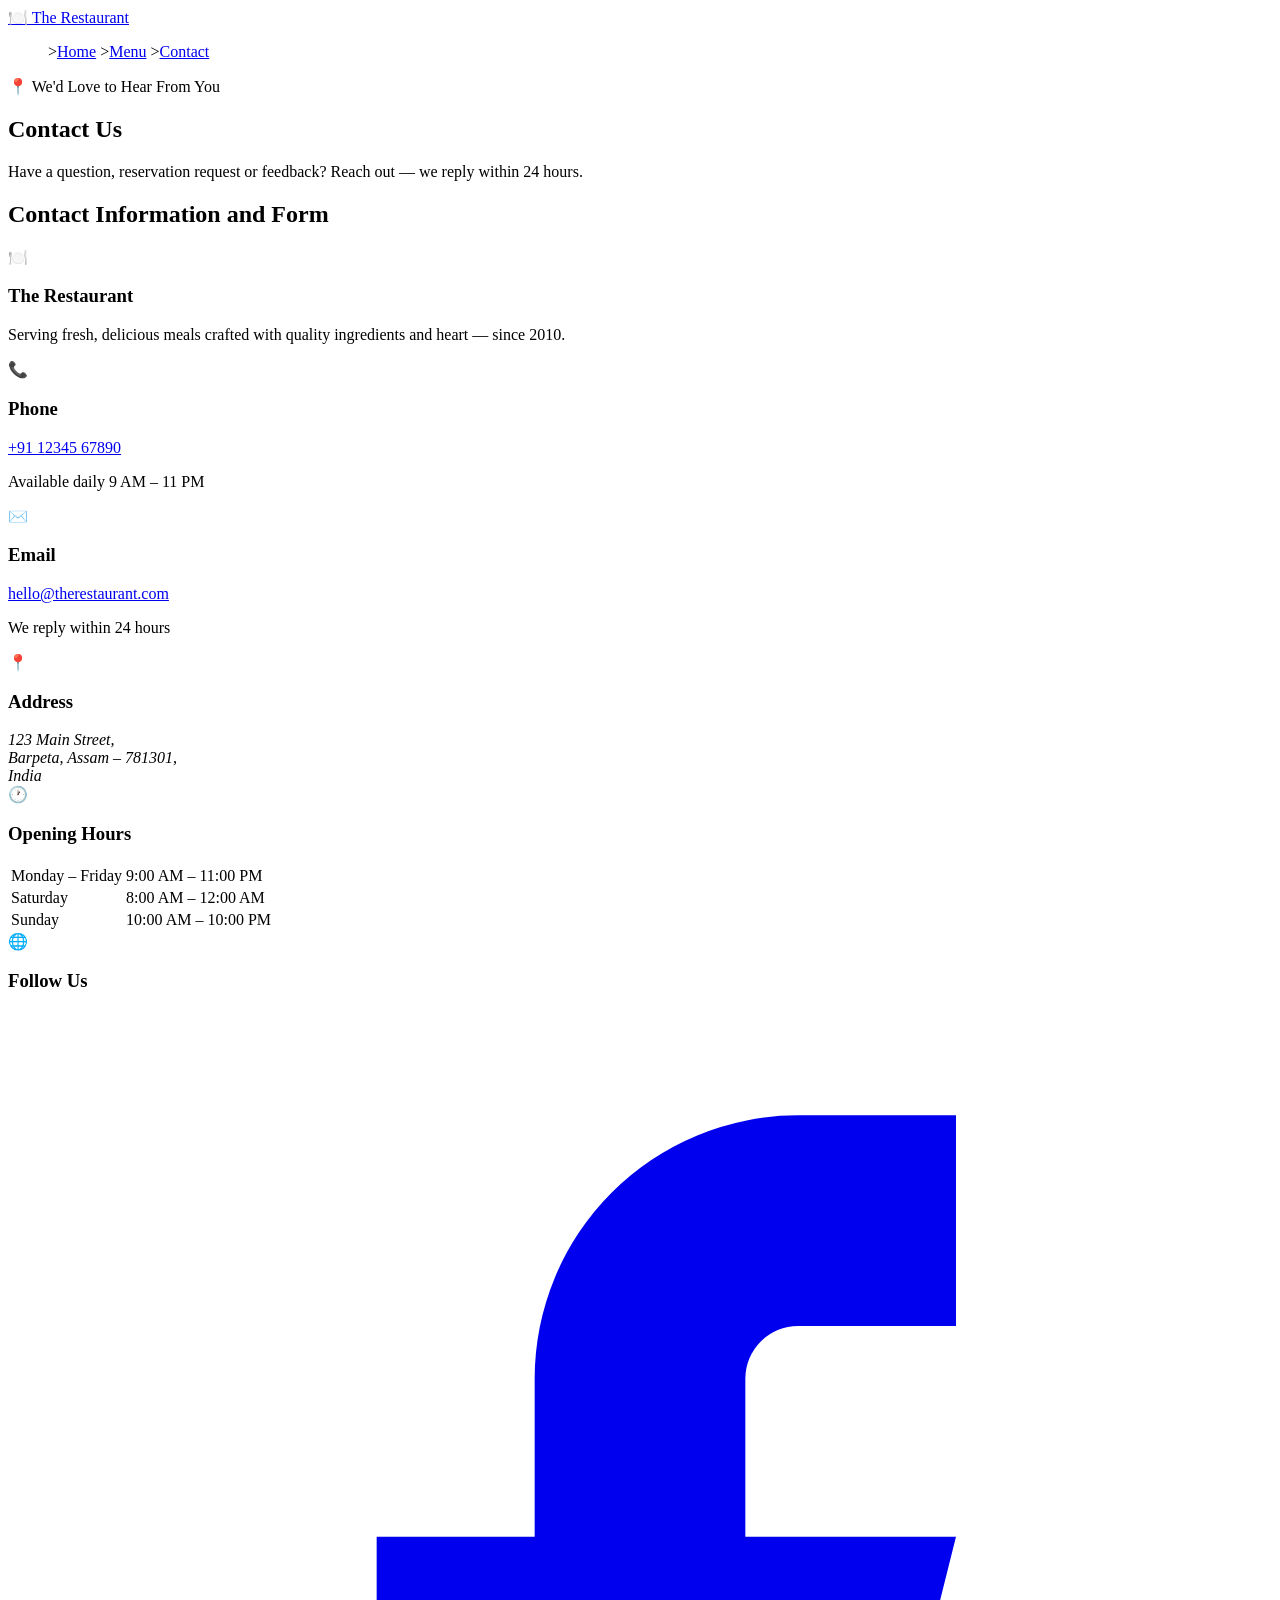
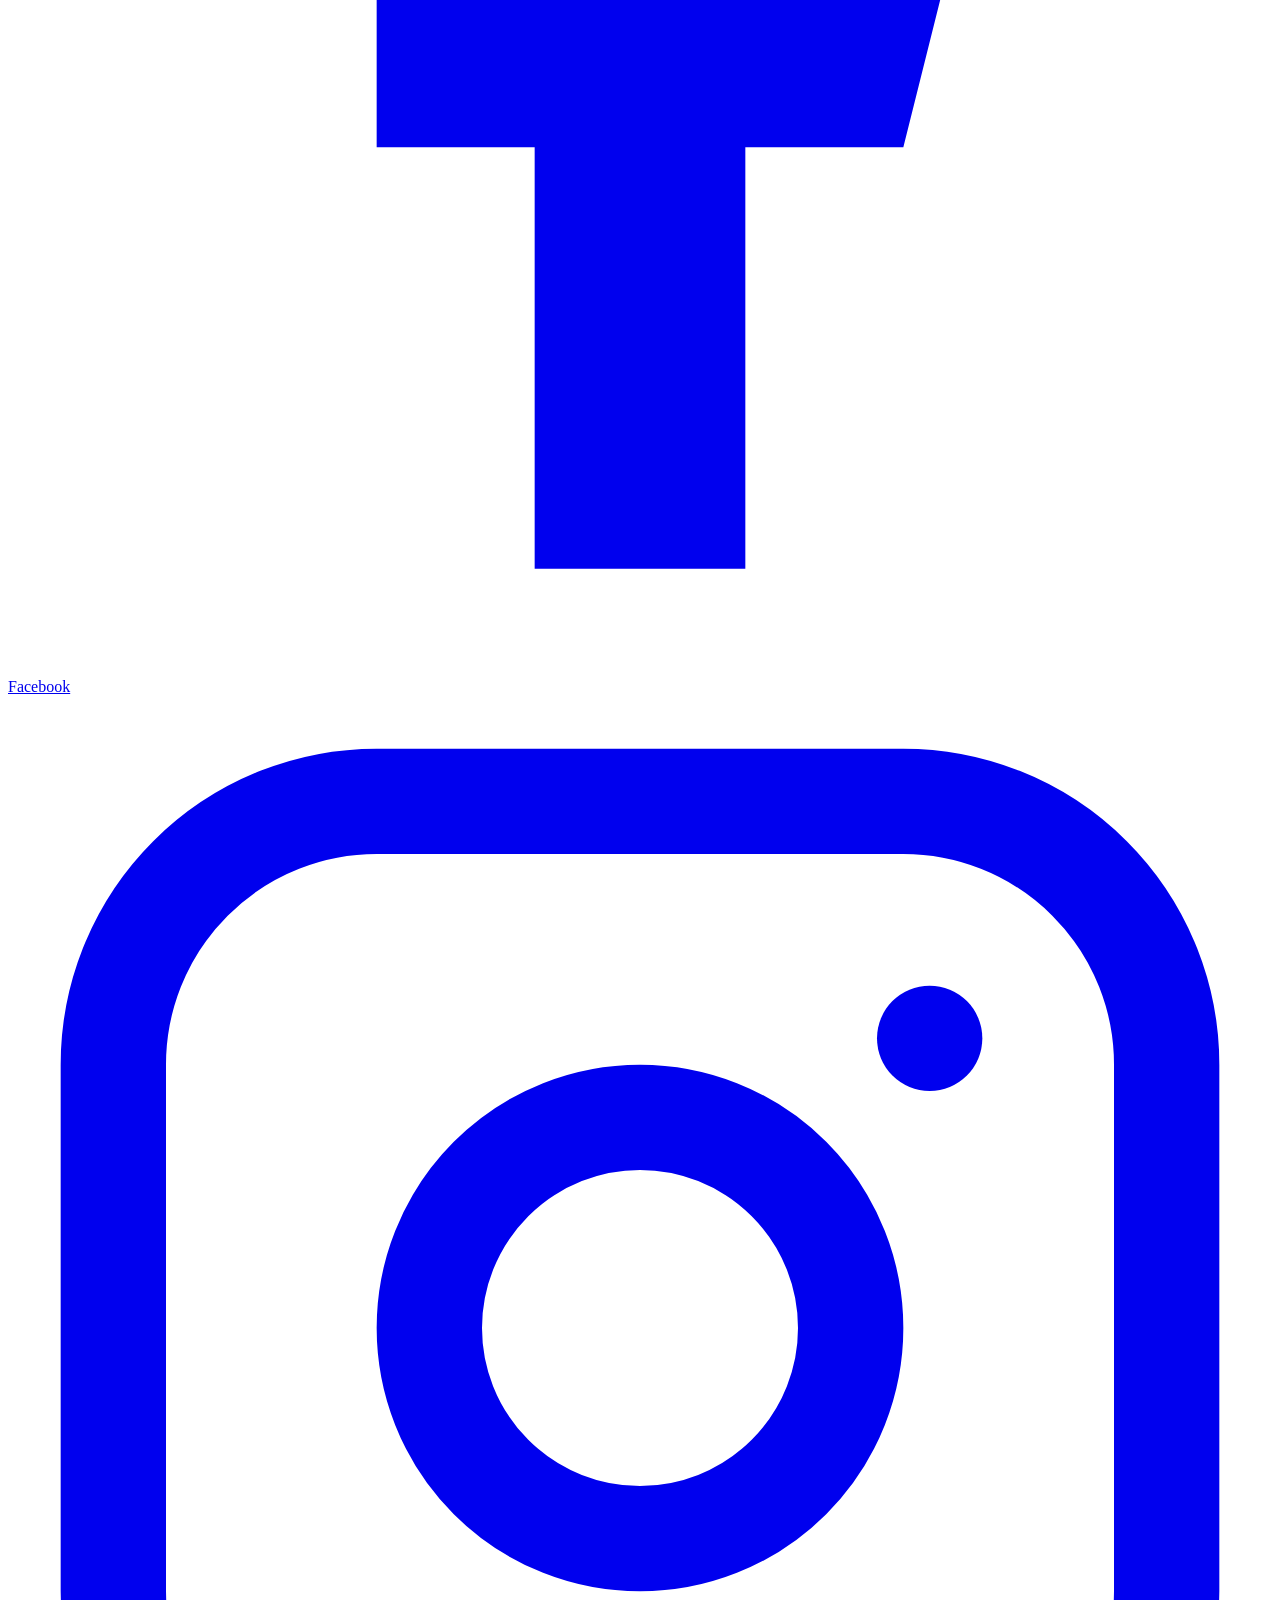
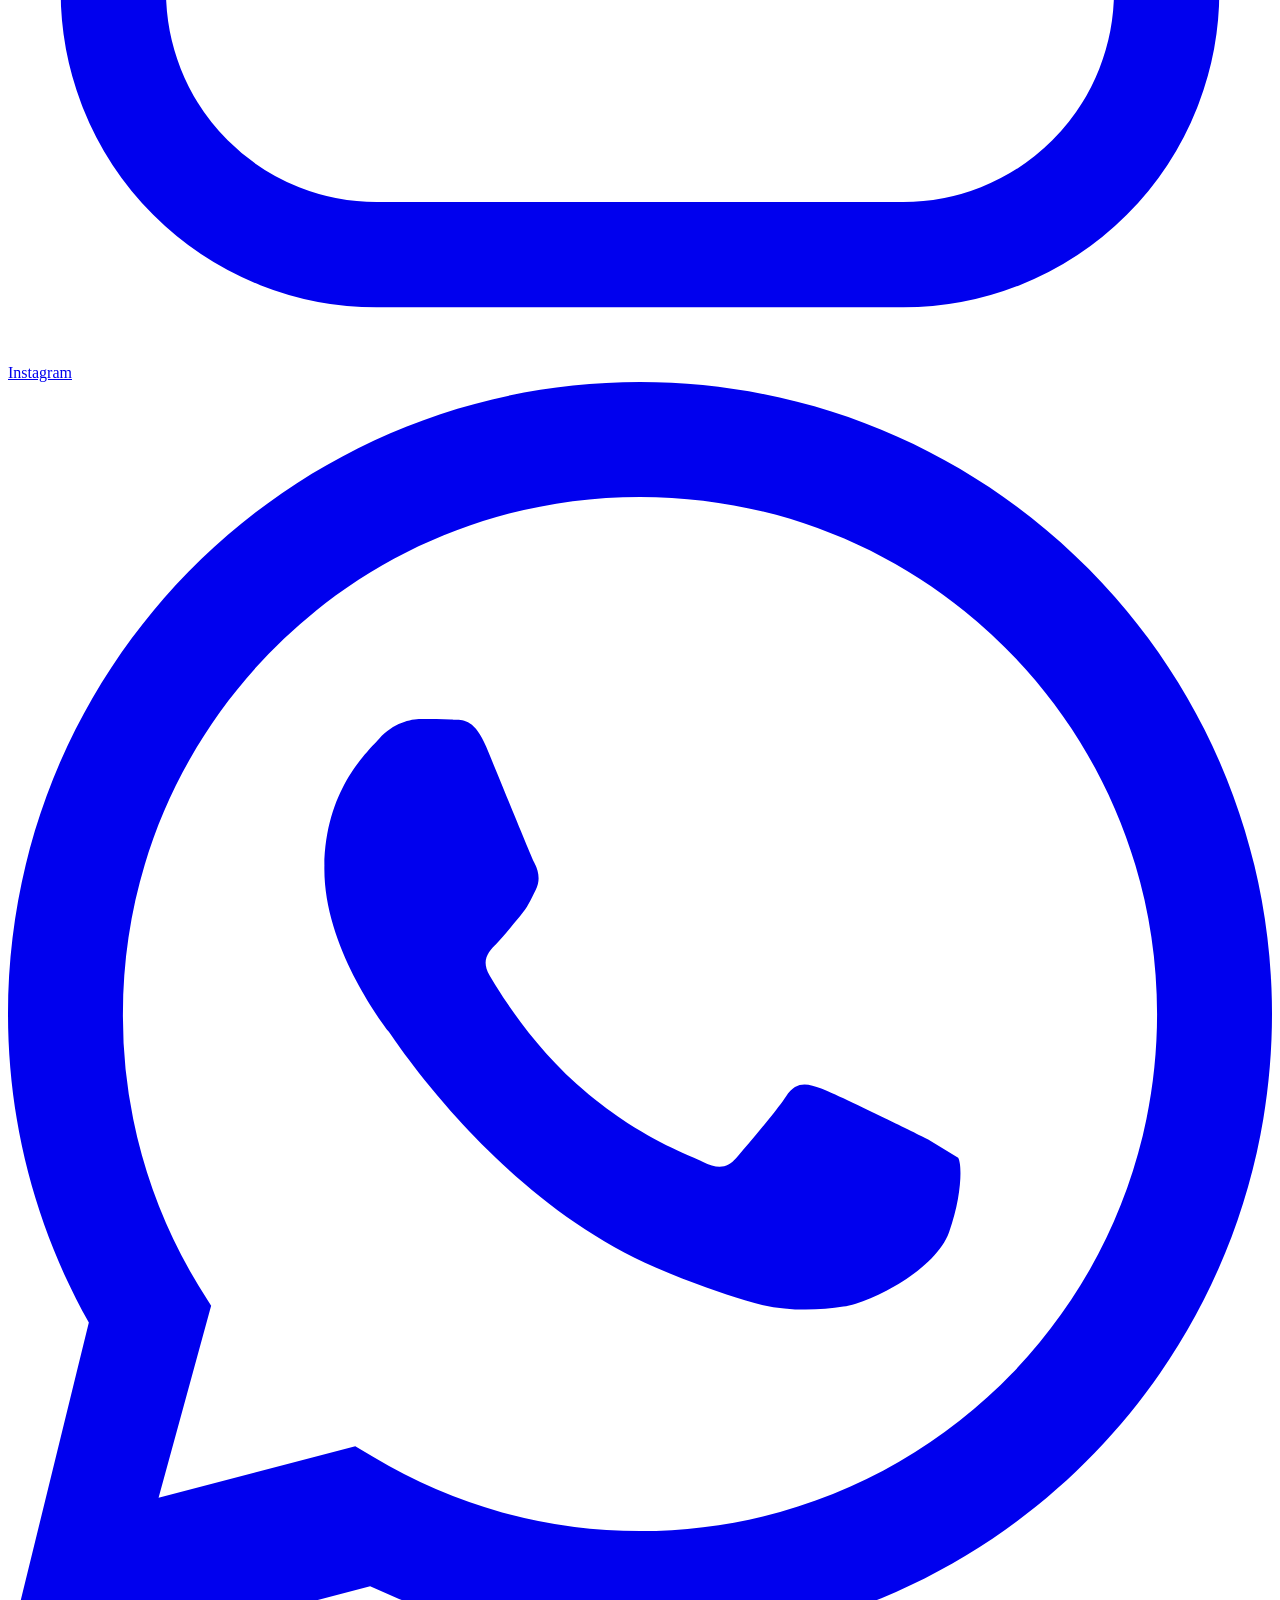
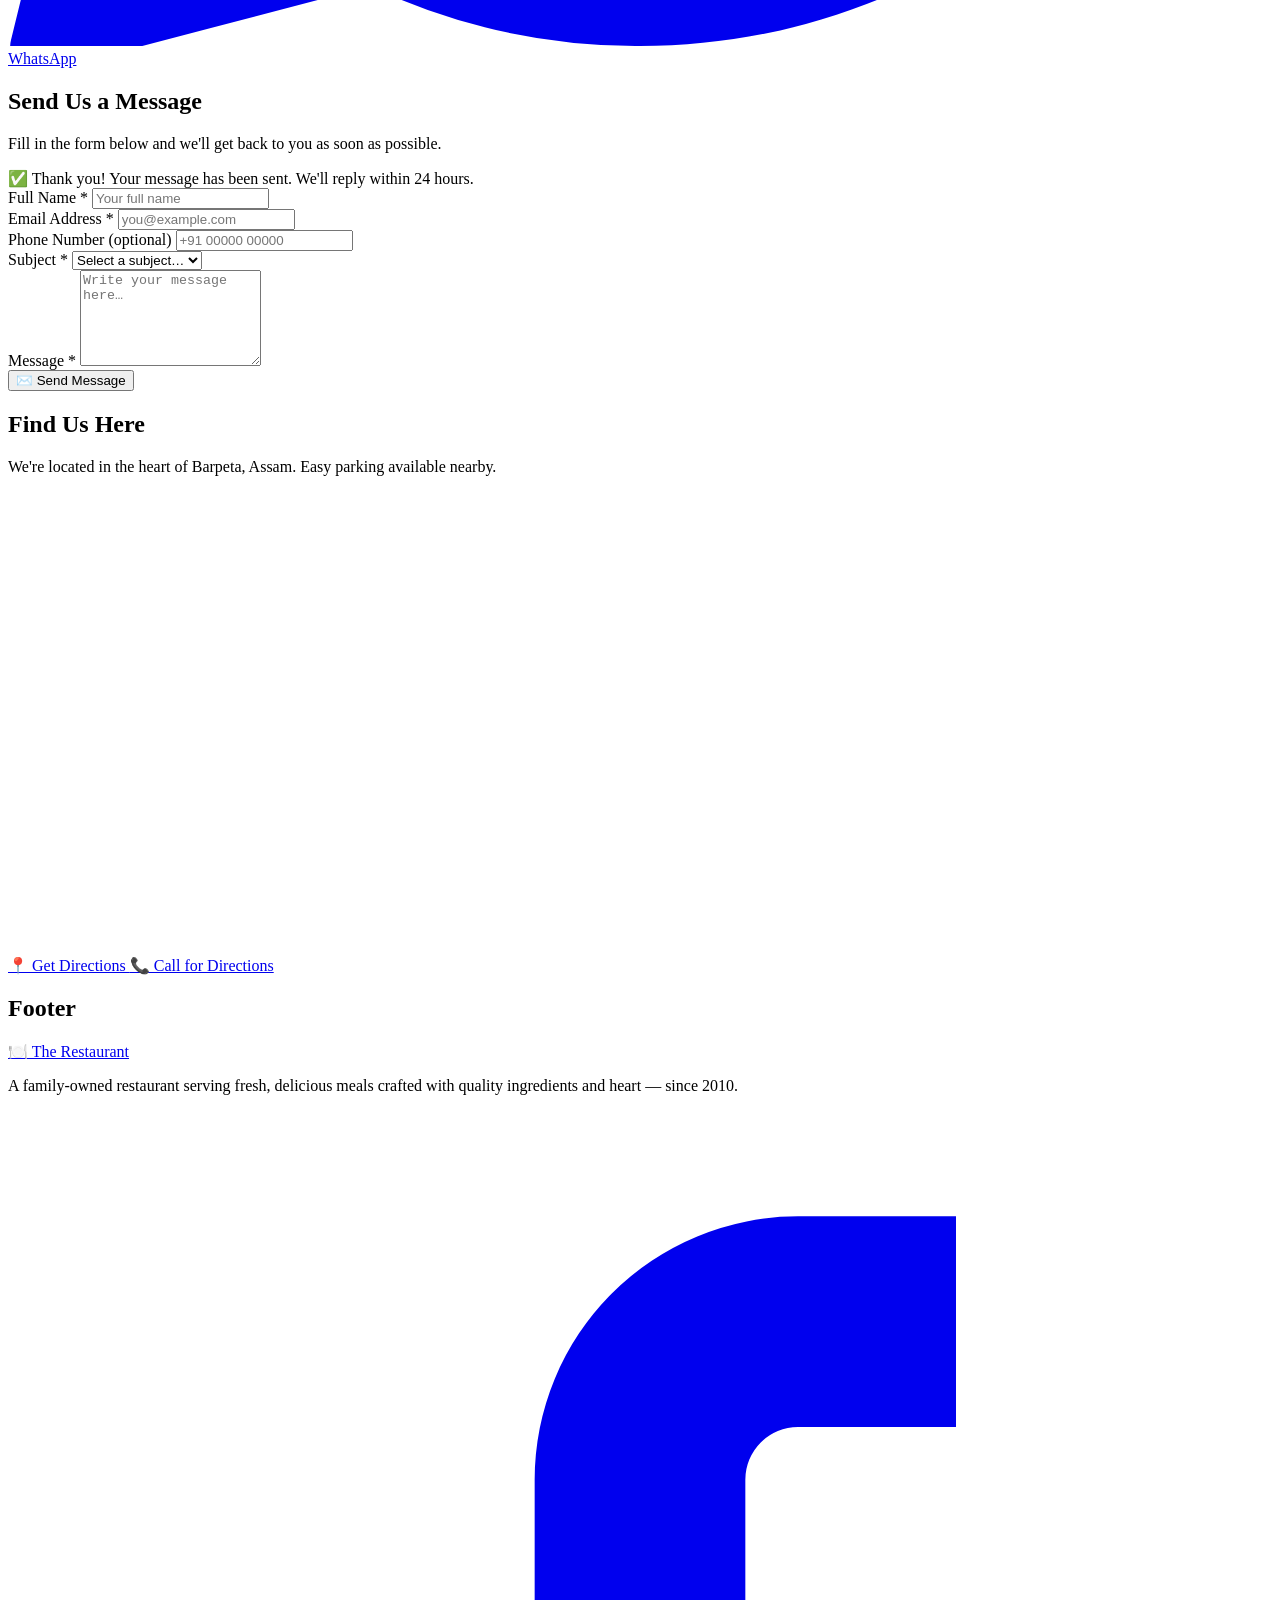
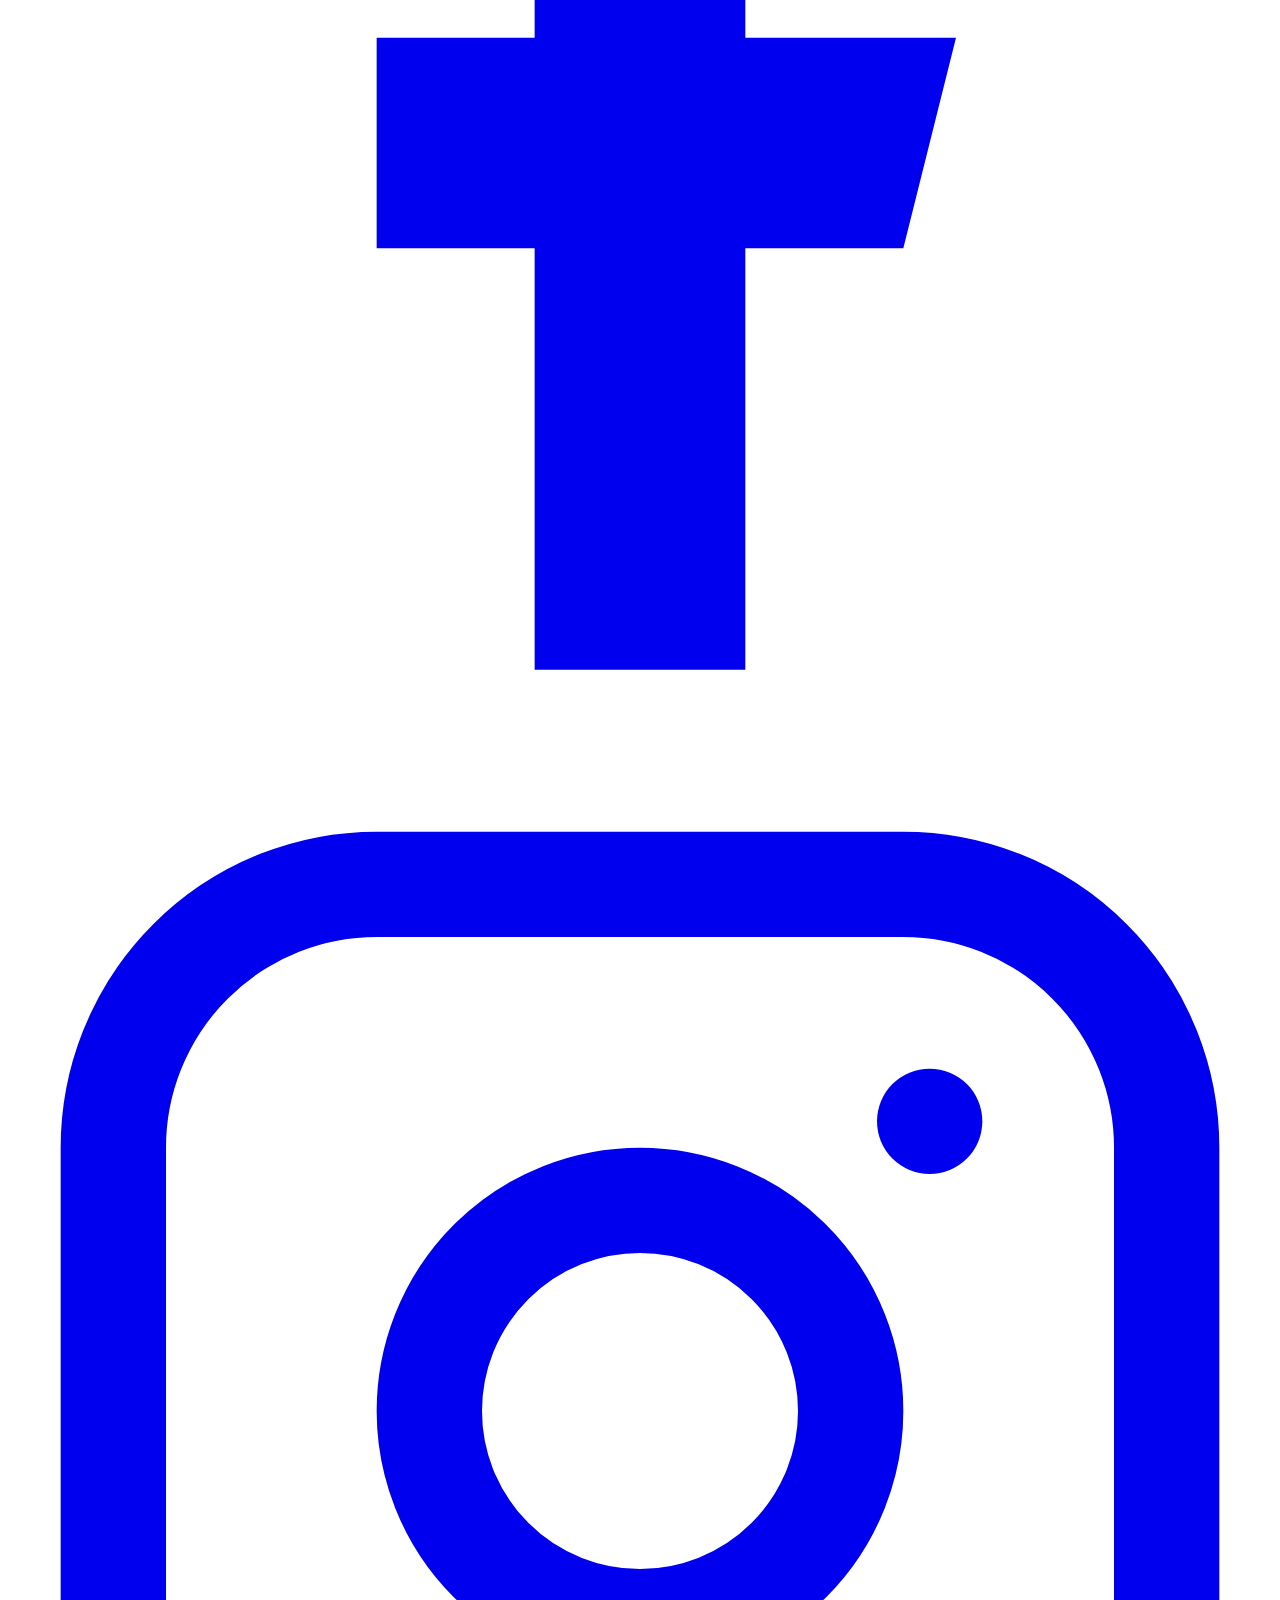
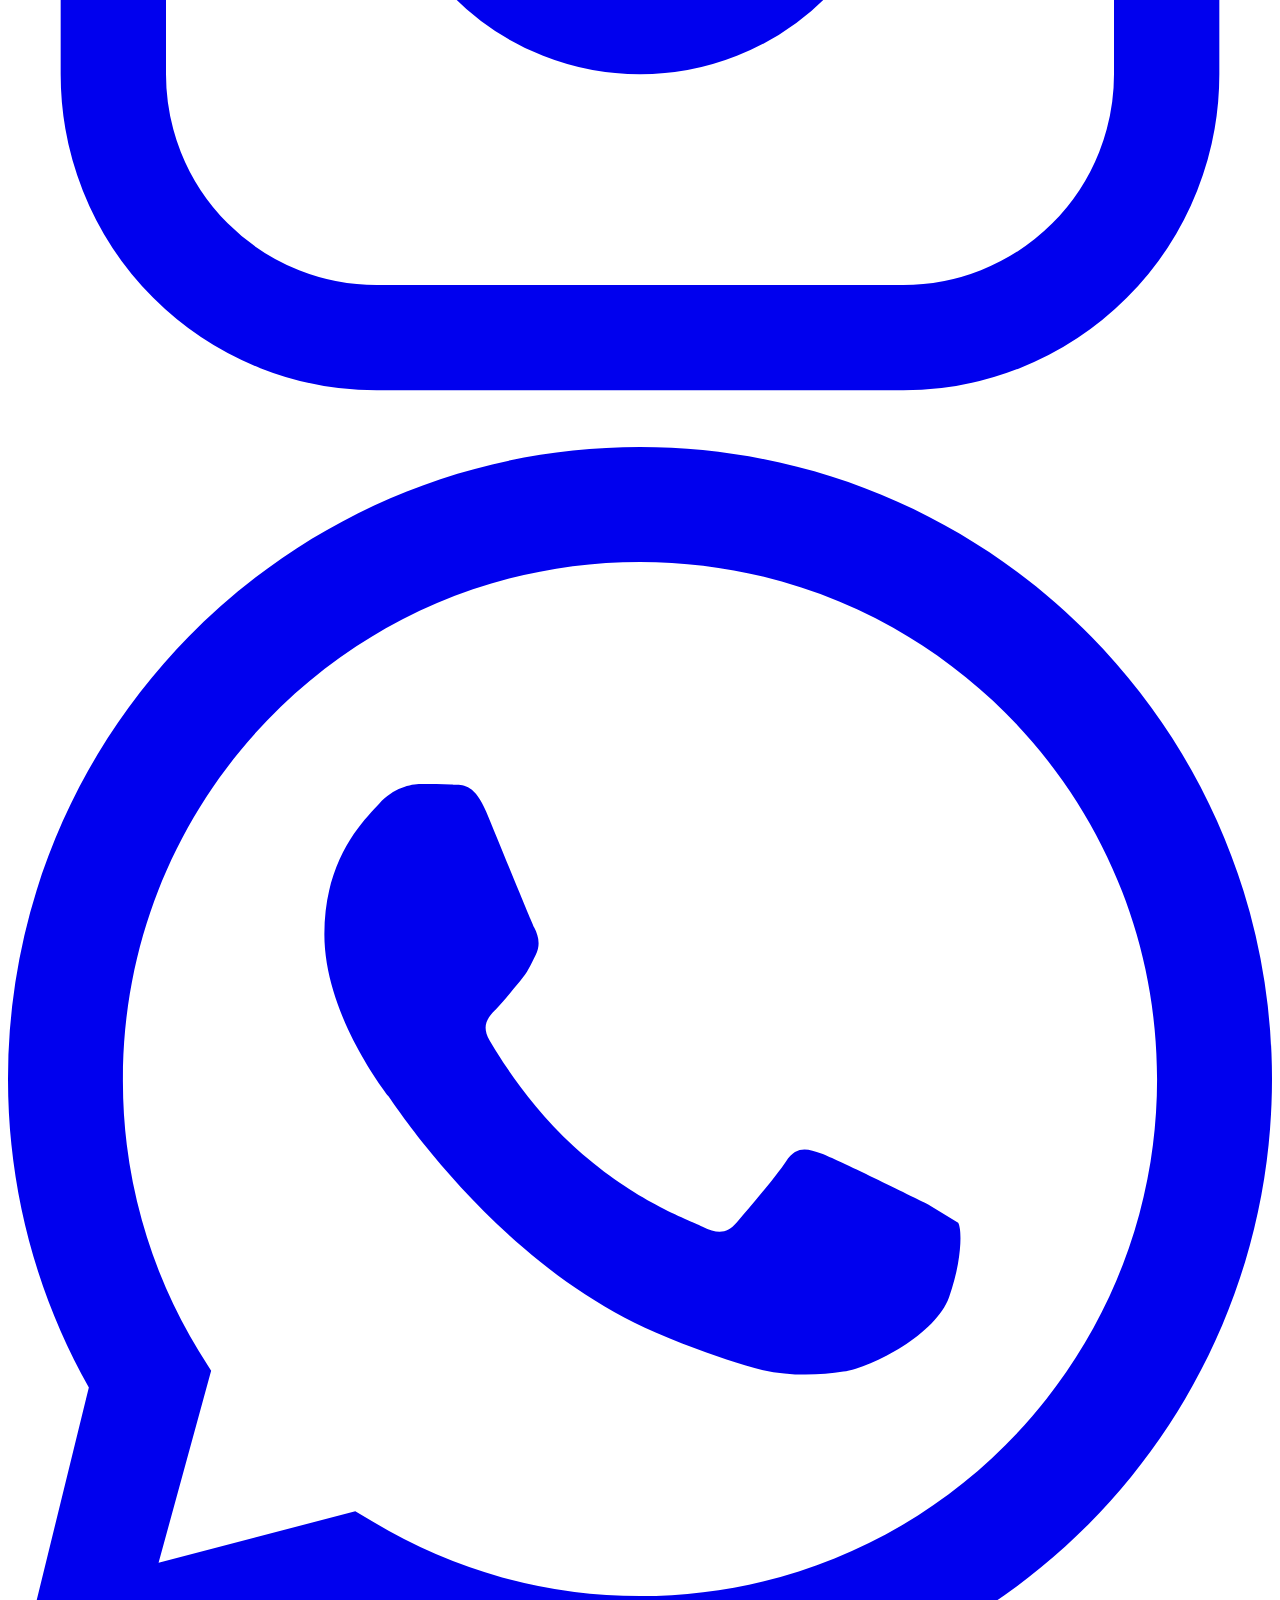
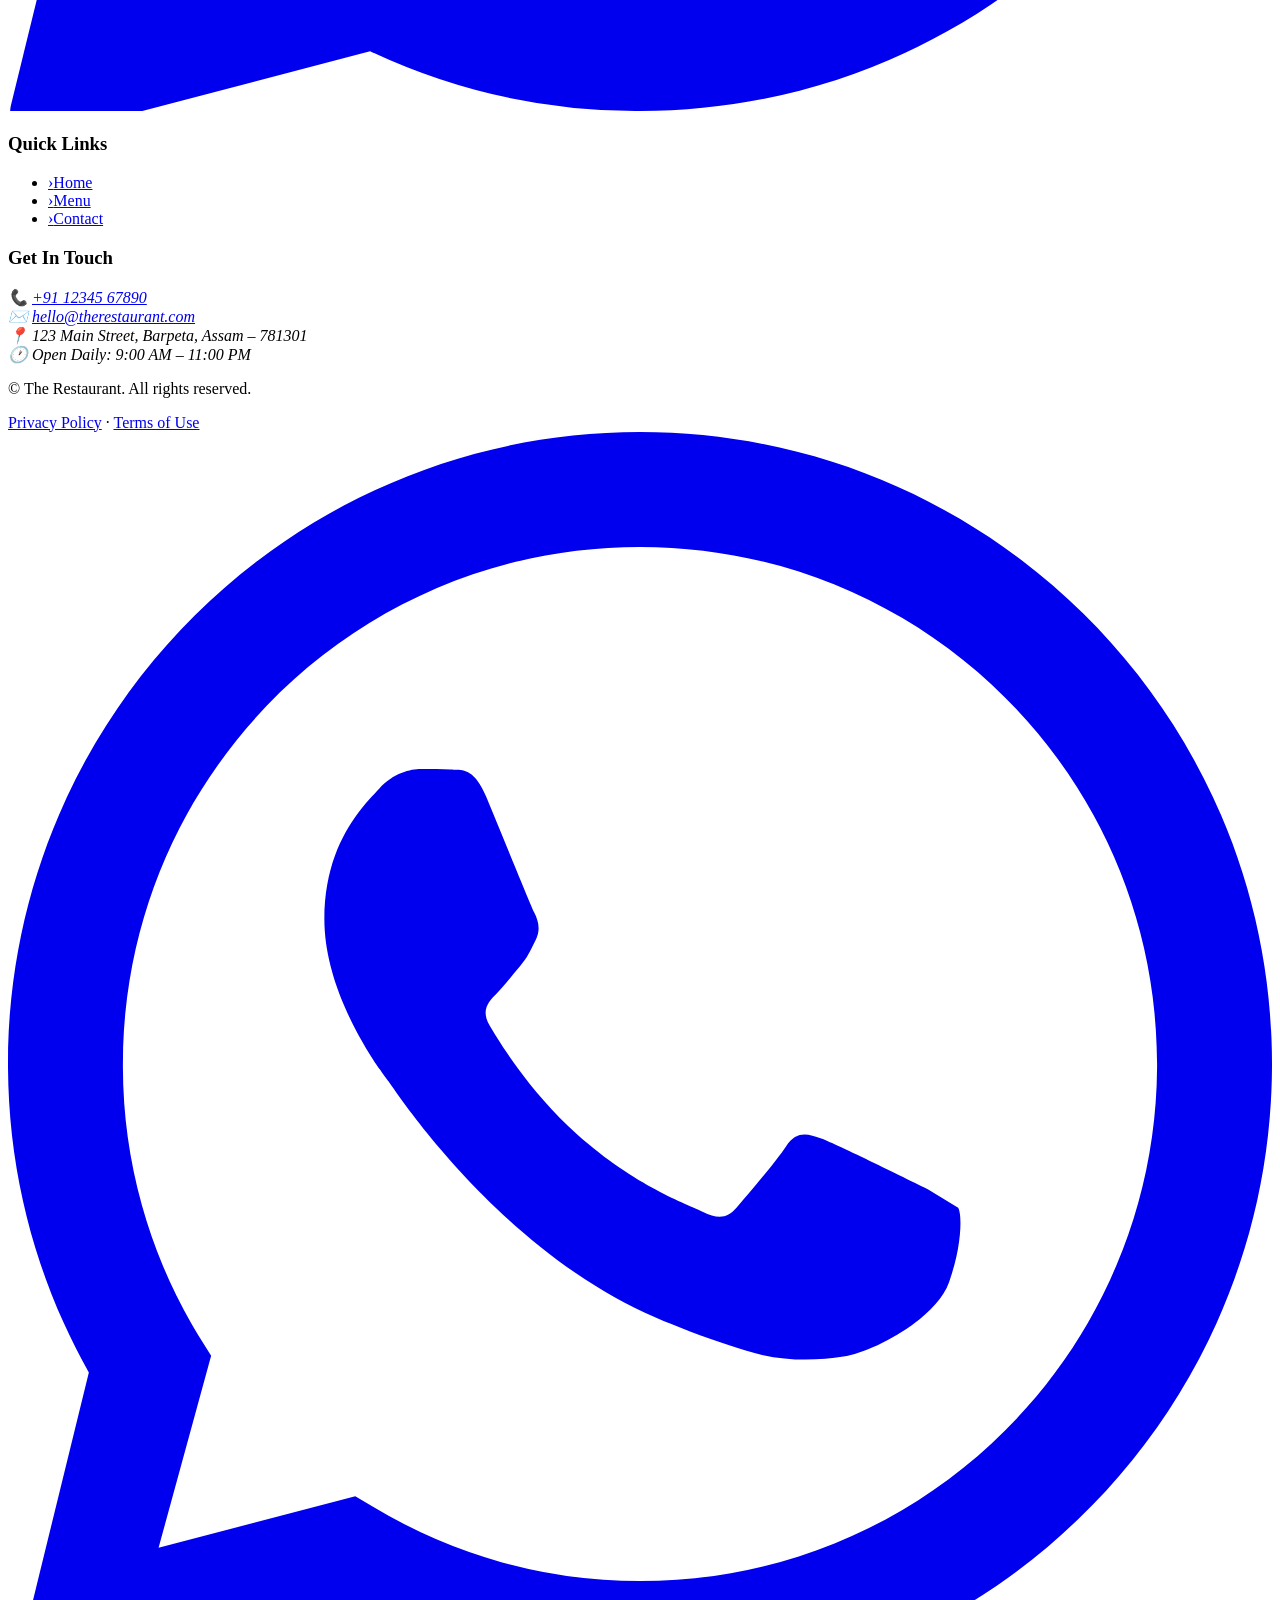
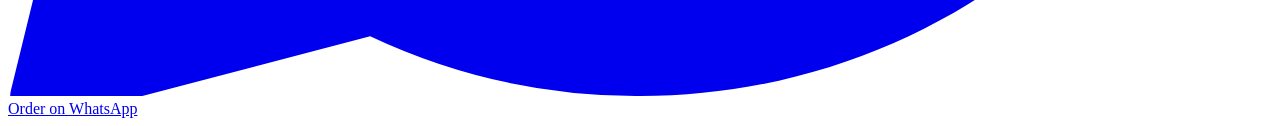
==== commit 810f44ae: "Update contact.html" ====
--- a/contact.html
+++ b/contact.html
@@ -6,36 +6,25 @@
   <meta name="viewport" content="width=device-width, initial-scale=1.0" />
   <meta name="description" content="Contact The Restaurant — find our address, phone, email and send us a message." />
   <title>Contact | The Restaurant</title>
-  <link rel="stylesheet" href="style.css" />
+  <link rel="stylesheet" href="css/style.css" />
 </head>
 
 <body>
 
   <!-- ========== NAVBAR (same as index.html) ========== -->
-  <header class="site-header">
-    <nav class="navbar" aria-label="Main navigation">
-      <div class="container navbar__inner">
-
-        <a href="index.html" class="navbar__logo">🍽️ The Restaurant</a>
-
-        <button class="navbar__toggle" id="navToggle"
-          aria-controls="navMenu" aria-expanded="false"
-          aria-label="Toggle navigation menu">
-          <span class="bar"></span>
-          <span class="bar"></span>
-          <span class="bar"></span>
-        </button>
-
-        <ul class="navbar__menu" id="navMenu">
-          <li><a href="index.html"   class="navbar__link">Home</a></li>
-          <li><a href="menu.html"    class="navbar__link">Menu</a></li>
-          <li><a href="contact.html" class="navbar__link">Contact</a></li>
-        </ul>
-
-      </div>
-    
-    </nav>
-  </header>
+<header class="site-header">
+  <nav class="navbar" aria-label="Main navigation">
+    <div class="container navbar__inner">
+      <a href="index.html" class="navbar__logo">🍽️ The Restaurant</a>
+
+      <ul class="navbar__menunu">
+        ><a href="index.html" class="navbar__link">Home</a></l/li>
+        ><a href="menu.html" class="navbar__link">Menu</a></l/li>
+        ><a href="contact.html" class="navbar__link">Contact</a></li>
+      </ul>
+    </div>
+  </nav>
+</header>
 
   <!-- ========== MAIN ========== -->
   <main>
@@ -150,16 +139,31 @@
               <div>
                 <h3 class="contact-block__title">Follow Us</h3>
                 <div class="contact-social">
-                  <a href="https://facebook.com"  class="contact-social__link" target="_blank" rel="noopener noreferrer" aria-label="Facebook">
-                    <svg xmlns="http://www.w3.org/2000/svg" viewBox="0 0 24 24" fill="currentColor" aria-hidden="true"><path d="M18 2h-3a5 5 0 0 0-5 5v3H7v4h3v8h4v-8h3l1-4h-4V7a1 1 0 0 1 1-1h3z"/></svg>
+                  <a href="https://facebook.com" class="contact-social__link" target="_blank" rel="noopener noreferrer"
+                    aria-label="Facebook">
+                    <svg xmlns="http://www.w3.org/2000/svg" viewBox="0 0 24 24" fill="currentColor" aria-hidden="true">
+                      <path d="M18 2h-3a5 5 0 0 0-5 5v3H7v4h3v8h4v-8h3l1-4h-4V7a1 1 0 0 1 1-1h3z" />
+                    </svg>
                     Facebook
                   </a>
-                  <a href="https://instagram.com" class="contact-social__link" target="_blank" rel="noopener noreferrer" aria-label="Instagram">
-                    <svg xmlns="http://www.w3.org/2000/svg" viewBox="0 0 24 24" fill="none" stroke="currentColor" stroke-width="2" stroke-linecap="round" stroke-linejoin="round" aria-hidden="true"><rect x="2" y="2" width="20" height="20" rx="5" ry="5"/><circle cx="12" cy="12" r="4"/><circle cx="17.5" cy="6.5" r="1" fill="currentColor" stroke="none"/></svg>
+                  <a href="https://instagram.com" class="contact-social__link" target="_blank" rel="noopener noreferrer"
+                    aria-label="Instagram">
+                    <svg xmlns="http://www.w3.org/2000/svg" viewBox="0 0 24 24" fill="none" stroke="currentColor"
+                      stroke-width="2" stroke-linecap="round" stroke-linejoin="round" aria-hidden="true">
+                      <rect x="2" y="2" width="20" height="20" rx="5" ry="5" />
+                      <circle cx="12" cy="12" r="4" />
+                      <circle cx="17.5" cy="6.5" r="1" fill="currentColor" stroke="none" />
+                    </svg>
                     Instagram
                   </a>
-                  <a href="https://wa.me/911234567890" class="contact-social__link" target="_blank" rel="noopener noreferrer" aria-label="WhatsApp">
-                    <svg xmlns="http://www.w3.org/2000/svg" viewBox="0 0 24 24" fill="currentColor" aria-hidden="true"><path d="M17.472 14.382c-.297-.149-1.758-.867-2.03-.967-.273-.099-.471-.148-.67.15-.197.297-.767.966-.94 1.164-.173.199-.347.223-.644.075-.297-.15-1.255-.463-2.39-1.475-.883-.788-1.48-1.761-1.653-2.059-.173-.297-.018-.458.13-.606.134-.133.298-.347.446-.52.149-.174.198-.298.298-.497.099-.198.05-.371-.025-.52-.075-.149-.669-1.612-.916-2.207-.242-.579-.487-.5-.669-.51-.173-.008-.371-.01-.57-.01-.198 0-.52.074-.792.372-.272.297-1.04 1.016-1.04 2.479 0 1.462 1.065 2.875 1.213 3.074.149.198 2.096 3.2 5.077 4.487.709.306 1.262.489 1.694.625.712.227 1.36.195 1.871.118.571-.085 1.758-.719 2.006-1.413.248-.694.248-1.289.173-1.413z"/><path d="M12 0C5.373 0 0 5.373 0 12c0 2.124.558 4.121 1.535 5.856L.057 23.885a.5.5 0 0 0 .606.61l6.213-1.63A11.945 11.945 0 0 0 12 24c6.627 0 12-5.373 12-12S18.627 0 12 0zm0 21.818a9.805 9.805 0 0 1-5.045-1.396l-.361-.214-3.735.979.998-3.648-.235-.374A9.818 9.818 0 0 1 2.182 12C2.182 6.57 6.57 2.182 12 2.182S21.818 6.57 21.818 12 17.43 21.818 12 21.818z"/></svg>
+                  <a href="https://wa.me/911234567890" class="contact-social__link" target="_blank"
+                    rel="noopener noreferrer" aria-label="WhatsApp">
+                    <svg xmlns="http://www.w3.org/2000/svg" viewBox="0 0 24 24" fill="currentColor" aria-hidden="true">
+                      <path
+                        d="M17.472 14.382c-.297-.149-1.758-.867-2.03-.967-.273-.099-.471-.148-.67.15-.197.297-.767.966-.94 1.164-.173.199-.347.223-.644.075-.297-.15-1.255-.463-2.39-1.475-.883-.788-1.48-1.761-1.653-2.059-.173-.297-.018-.458.13-.606.134-.133.298-.347.446-.52.149-.174.198-.298.298-.497.099-.198.05-.371-.025-.52-.075-.149-.669-1.612-.916-2.207-.242-.579-.487-.5-.669-.51-.173-.008-.371-.01-.57-.01-.198 0-.52.074-.792.372-.272.297-1.04 1.016-1.04 2.479 0 1.462 1.065 2.875 1.213 3.074.149.198 2.096 3.2 5.077 4.487.709.306 1.262.489 1.694.625.712.227 1.36.195 1.871.118.571-.085 1.758-.719 2.006-1.413.248-.694.248-1.289.173-1.413z" />
+                      <path
+                        d="M12 0C5.373 0 0 5.373 0 12c0 2.124.558 4.121 1.535 5.856L.057 23.885a.5.5 0 0 0 .606.61l6.213-1.63A11.945 11.945 0 0 0 12 24c6.627 0 12-5.373 12-12S18.627 0 12 0zm0 21.818a9.805 9.805 0 0 1-5.045-1.396l-.361-.214-3.735.979.998-3.648-.235-.374A9.818 9.818 0 0 1 2.182 12C2.182 6.57 6.57 2.182 12 2.182S21.818 6.57 21.818 12 17.43 21.818 12 21.818z" />
+                    </svg>
                     WhatsApp
                   </a>
                 </div>
@@ -197,15 +201,8 @@
                     <label for="contactName">
                       Full Name <span aria-label="required">*</span>
                     </label>
-                    <input
-                      type="text"
-                      id="contactName"
-                      name="name"
-                      class="form-control"
-                      placeholder="Your full name"
-                      autocomplete="name"
-                      required
-                    />
+                    <input type="text" id="contactName" name="name" class="form-control" placeholder="Your full name"
+                      autocomplete="name" required />
                     <span class="form-error" id="nameError" role="alert"></span>
                   </div>
 
@@ -213,15 +210,8 @@
                     <label for="contactEmail">
                       Email Address <span aria-label="required">*</span>
                     </label>
-                    <input
-                      type="email"
-                      id="contactEmail"
-                      name="email"
-                      class="form-control"
-                      placeholder="you@example.com"
-                      autocomplete="email"
-                      required
-                    />
+                    <input type="email" id="contactEmail" name="email" class="form-control"
+                      placeholder="you@example.com" autocomplete="email" required />
                     <span class="form-error" id="emailError" role="alert"></span>
                   </div>
 
@@ -233,14 +223,8 @@
                   <label for="contactPhone">
                     Phone Number <span class="form-optional">(optional)</span>
                   </label>
-                  <input
-                    type="tel"
-                    id="contactPhone"
-                    name="phone"
-                    class="form-control"
-                    placeholder="+91 00000 00000"
-                    autocomplete="tel"
-                  />
+                  <input type="tel" id="contactPhone" name="phone" class="form-control" placeholder="+91 00000 00000"
+                    autocomplete="tel" />
                 </div>
 
                 <!-- Subject -->
@@ -248,12 +232,7 @@
                   <label for="contactSubject">
                     Subject <span aria-label="required">*</span>
                   </label>
-                  <select
-                    id="contactSubject"
-                    name="subject"
-                    class="form-control"
-                    required
-                  >
+                  <select id="contactSubject" name="subject" class="form-control" required>
                     <option value="" disabled selected>Select a subject…</option>
                     <option value="reservation">Table Reservation</option>
                     <option value="feedback">Feedback</option>
@@ -268,14 +247,8 @@
                   <label for="contactMessage">
                     Message <span aria-label="required">*</span>
                   </label>
-                  <textarea
-                    id="contactMessage"
-                    name="message"
-                    class="form-control"
-                    rows="6"
-                    placeholder="Write your message here…"
-                    required
-                  ></textarea>
+                  <textarea id="contactMessage" name="message" class="form-control" rows="6"
+                    placeholder="Write your message here…" required></textarea>
                   <span class="form-error" id="messageError" role="alert"></span>
                 </div>
 
@@ -314,29 +287,18 @@
 
       <!-- Full-width map embed -->
       <div class="map-embed-wrapper">
-        <iframe
-          class="map-embed"
+        <iframe class="map-embed"
           src="https://www.google.com/maps/embed?pb=!1m18!1m12!1m3!1d14329.23456789!2d91.0057!3d26.3223!2m3!1f0!2f0!3f0!3m2!1i1024!2i768!4f13.1!3m3!1m2!1s0x375bfb69aaaaaaaa%3A0xbbbbbbbbbbbbbbbb!2sBarpeta%2C%20Assam%2C%20India!5e0!3m2!1sen!2sin!4v1700000000000!5m2!1sen!2sin"
-          title="Restaurant Location — Barpeta, Assam on Google Maps"
-          width="100%"
-          height="460"
-          style="border:0;"
-          allowfullscreen=""
-          loading="lazy"
-          referrerpolicy="no-referrer-when-downgrade"
-          aria-label="Google Maps showing restaurant location in Barpeta, Assam"
-        ></iframe>
+          title="Restaurant Location — Barpeta, Assam on Google Maps" width="100%" height="460" style="border:0;"
+          allowfullscreen="" loading="lazy" referrerpolicy="no-referrer-when-downgrade"
+          aria-label="Google Maps showing restaurant location in Barpeta, Assam"></iframe>
       </div>
 
       <!-- Directions button below map -->
       <div class="container">
         <div class="map-section__actions">
-          <a
-            href="https://maps.google.com/?q=Barpeta,Assam,India"
-            target="_blank"
-            rel="noopener noreferrer"
-            class="btn btn-primary"
-          >
+          <a href="https://maps.google.com/?q=Barpeta,Assam,India" target="_blank" rel="noopener noreferrer"
+            class="btn btn-primary">
             📍 Get Directions
           </a>
           <a href="tel:+911234567890" class="btn btn-outline">
@@ -365,14 +327,32 @@
             with quality ingredients and heart — since 2010.
           </p>
           <div class="footer__social" aria-label="Follow us on social media">
-            <a href="https://facebook.com"  class="footer__social-link" target="_blank" rel="noopener noreferrer" aria-label="Facebook">
-              <svg class="footer__social-icon" xmlns="http://www.w3.org/2000/svg" viewBox="0 0 24 24" fill="currentColor" aria-hidden="true"><path d="M18 2h-3a5 5 0 0 0-5 5v3H7v4h3v8h4v-8h3l1-4h-4V7a1 1 0 0 1 1-1h3z"/></svg>
+            <a href="https://facebook.com" class="footer__social-link" target="_blank" rel="noopener noreferrer"
+              aria-label="Facebook">
+              <svg class="footer__social-icon" xmlns="http://www.w3.org/2000/svg" viewBox="0 0 24 24"
+                fill="currentColor" aria-hidden="true">
+                <path d="M18 2h-3a5 5 0 0 0-5 5v3H7v4h3v8h4v-8h3l1-4h-4V7a1 1 0 0 1 1-1h3z" />
+              </svg>
             </a>
-            <a href="https://instagram.com" class="footer__social-link" target="_blank" rel="noopener noreferrer" aria-label="Instagram">
-              <svg class="footer__social-icon" xmlns="http://www.w3.org/2000/svg" viewBox="0 0 24 24" fill="none" stroke="currentColor" stroke-width="2" stroke-linecap="round" stroke-linejoin="round" aria-hidden="true"><rect x="2" y="2" width="20" height="20" rx="5" ry="5"/><circle cx="12" cy="12" r="4"/><circle cx="17.5" cy="6.5" r="1" fill="currentColor" stroke="none"/></svg>
+            <a href="https://instagram.com" class="footer__social-link" target="_blank" rel="noopener noreferrer"
+              aria-label="Instagram">
+              <svg class="footer__social-icon" xmlns="http://www.w3.org/2000/svg" viewBox="0 0 24 24" fill="none"
+                stroke="currentColor" stroke-width="2" stroke-linecap="round" stroke-linejoin="round"
+                aria-hidden="true">
+                <rect x="2" y="2" width="20" height="20" rx="5" ry="5" />
+                <circle cx="12" cy="12" r="4" />
+                <circle cx="17.5" cy="6.5" r="1" fill="currentColor" stroke="none" />
+              </svg>
             </a>
-            <a href="https://wa.me/911234567890" class="footer__social-link" target="_blank" rel="noopener noreferrer" aria-label="WhatsApp">
-              <svg class="footer__social-icon" xmlns="http://www.w3.org/2000/svg" viewBox="0 0 24 24" fill="currentColor" aria-hidden="true"><path d="M17.472 14.382c-.297-.149-1.758-.867-2.03-.967-.273-.099-.471-.148-.67.15-.197.297-.767.966-.94 1.164-.173.199-.347.223-.644.075-.297-.15-1.255-.463-2.39-1.475-.883-.788-1.48-1.761-1.653-2.059-.173-.297-.018-.458.13-.606.134-.133.298-.347.446-.52.149-.174.198-.298.298-.497.099-.198.05-.371-.025-.52-.075-.149-.669-1.612-.916-2.207-.242-.579-.487-.5-.669-.51-.173-.008-.371-.01-.57-.01-.198 0-.52.074-.792.372-.272.297-1.04 1.016-1.04 2.479 0 1.462 1.065 2.875 1.213 3.074.149.198 2.096 3.2 5.077 4.487.709.306 1.262.489 1.694.625.712.227 1.36.195 1.871.118.571-.085 1.758-.719 2.006-1.413.248-.694.248-1.289.173-1.413z"/><path d="M12 0C5.373 0 0 5.373 0 12c0 2.124.558 4.121 1.535 5.856L.057 23.885a.5.5 0 0 0 .606.61l6.213-1.63A11.945 11.945 0 0 0 12 24c6.627 0 12-5.373 12-12S18.627 0 12 0zm0 21.818a9.805 9.805 0 0 1-5.045-1.396l-.361-.214-3.735.979.998-3.648-.235-.374A9.818 9.818 0 0 1 2.182 12C2.182 6.57 6.57 2.182 12 2.182S21.818 6.57 21.818 12 17.43 21.818 12 21.818z"/></svg>
+            <a href="https://wa.me/911234567890" class="footer__social-link" target="_blank" rel="noopener noreferrer"
+              aria-label="WhatsApp">
+              <svg class="footer__social-icon" xmlns="http://www.w3.org/2000/svg" viewBox="0 0 24 24"
+                fill="currentColor" aria-hidden="true">
+                <path
+                  d="M17.472 14.382c-.297-.149-1.758-.867-2.03-.967-.273-.099-.471-.148-.67.15-.197.297-.767.966-.94 1.164-.173.199-.347.223-.644.075-.297-.15-1.255-.463-2.39-1.475-.883-.788-1.48-1.761-1.653-2.059-.173-.297-.018-.458.13-.606.134-.133.298-.347.446-.52.149-.174.198-.298.298-.497.099-.198.05-.371-.025-.52-.075-.149-.669-1.612-.916-2.207-.242-.579-.487-.5-.669-.51-.173-.008-.371-.01-.57-.01-.198 0-.52.074-.792.372-.272.297-1.04 1.016-1.04 2.479 0 1.462 1.065 2.875 1.213 3.074.149.198 2.096 3.2 5.077 4.487.709.306 1.262.489 1.694.625.712.227 1.36.195 1.871.118.571-.085 1.758-.719 2.006-1.413.248-.694.248-1.289.173-1.413z" />
+                <path
+                  d="M12 0C5.373 0 0 5.373 0 12c0 2.124.558 4.121 1.535 5.856L.057 23.885a.5.5 0 0 0 .606.61l6.213-1.63A11.945 11.945 0 0 0 12 24c6.627 0 12-5.373 12-12S18.627 0 12 0zm0 21.818a9.805 9.805 0 0 1-5.045-1.396l-.361-.214-3.735.979.998-3.648-.235-.374A9.818 9.818 0 0 1 2.182 12C2.182 6.57 6.57 2.182 12 2.182S21.818 6.57 21.818 12 17.43 21.818 12 21.818z" />
+              </svg>
             </a>
           </div>
         </div>
@@ -380,9 +360,12 @@
         <div class="footer__col footer__col--links">
           <h3 class="footer__col-title">Quick Links</h3>
           <ul class="footer__links-list">
-            <li><a href="index.html"   class="footer__link"><span class="footer__link-arrow" aria-hidden="true">›</span>Home</a></li>
-            <li><a href="menu.html"    class="footer__link"><span class="footer__link-arrow" aria-hidden="true">›</span>Menu</a></li>
-            <li><a href="contact.html" class="footer__link"><span class="footer__link-arrow" aria-hidden="true">›</span>Contact</a></li>
+            <li><a href="index.html" class="footer__link"><span class="footer__link-arrow"
+                  aria-hidden="true">›</span>Home</a></li>
+            <li><a href="menu.html" class="footer__link"><span class="footer__link-arrow"
+                  aria-hidden="true">›</span>Menu</a></li>
+            <li><a href="contact.html" class="footer__link"><span class="footer__link-arrow"
+                  aria-hidden="true">›</span>Contact</a></li>
           </ul>
         </div>
 
@@ -430,19 +413,13 @@
      Fixed bottom-right, visible on all pages.
      position:fixed in CSS keeps it on screen always.
      ================================================ -->
-<a
-  href="https://wa.me/911234567890?text=Hello%20I%20would%20like%20to%20place%20an%20order"
-  target="_blank"
-  rel="noopener noreferrer"
-  class="whatsapp-float"
-  id="whatsappFloat"
-  aria-label="Chat or order on WhatsApp"
->
-
-  <!-- WhatsApp icon -->
-  <svg class="whatsapp-float__icon" xmlns="http://www.w3.org/2000/svg"
-    viewBox="0 0 24 24" fill="currentColor" aria-hidden="true">
-    <path d="M17.472 14.382c-.297-.149-1.758-.867-2.03-.967-.273-.099
+  <a href="https://wa.me/911234567890?text=Hello%20I%20would%20like%20to%20place%20an%20order" target="_blank"
+    rel="noopener noreferrer" class="whatsapp-float" id="whatsappFloat" aria-label="Chat or order on WhatsApp">
+
+    <!-- WhatsApp icon -->
+    <svg class="whatsapp-float__icon" xmlns="http://www.w3.org/2000/svg" viewBox="0 0 24 24" fill="currentColor"
+      aria-hidden="true">
+      <path d="M17.472 14.382c-.297-.149-1.758-.867-2.03-.967-.273-.099
       -.471-.148-.67.15-.197.297-.767.966-.94 1.164-.173.199-.347.223
       -.644.075-.297-.15-1.255-.463-2.39-1.475-.883-.788-1.48-1.761
       -1.653-2.059-.173-.297-.018-.458.13-.606.134-.133.298-.347.446
@@ -451,24 +428,25 @@
       -.371-.01-.57-.01-.198 0-.52.074-.792.372-.272.297-1.04 1.016
       -1.04 2.479 0 1.462 1.065 2.875 1.213 3.074.149.198 2.096 3.2
       5.077 4.487.709.306 1.262.489 1.694.625.712.227 1.36.195 1.871
-      .118.571-.085 1.758-.719 2.006-1.413.248-.694.248-1.289.173-1.413z"/>
-    <path d="M12 0C5.373 0 0 5.373 0 12c0 2.124.558 4.121 1.535
+      .118.571-.085 1.758-.719 2.006-1.413.248-.694.248-1.289.173-1.413z" />
+      <path d="M12 0C5.373 0 0 5.373 0 12c0 2.124.558 4.121 1.535
       5.856L.057 23.885a.5.5 0 0 0 .606.61l6.213-1.63A11.945 11.945
       0 0 0 12 24c6.627 0 12-5.373 12-12S18.627 0 12 0zm0 21.818a9.805
       9.805 0 0 1-5.045-1.396l-.361-.214-3.735.979.998-3.648-.235-.374
       A9.818 9.818 0 0 1 2.182 12C2.182 6.57 6.57 2.182 12 2.182
-      S21.818 6.57 21.818 12 17.43 21.818 12 21.818z"/>
-  </svg>
-
-  <!-- Tooltip label — shown on hover -->
-  <span class="whatsapp-float__label" aria-hidden="true">Order on WhatsApp</span>
-
-  <!-- Notification pulse dot -->
-  <span class="whatsapp-float__pulse" aria-hidden="true"></span>
-
-</a>
+      S21.818 6.57 21.818 12 17.43 21.818 12 21.818z" />
+    </svg>
+
+    <!-- Tooltip label — shown on hover -->
+    <span class="whatsapp-float__label" aria-hidden="true">Order on WhatsApp</span>
+
+    <!-- Notification pulse dot -->
+    <span class="whatsapp-float__pulse" aria-hidden="true"></span>
+
+  </a>
 
   <script src="js/script.js"></script>
 
 </body>
+
 </html>
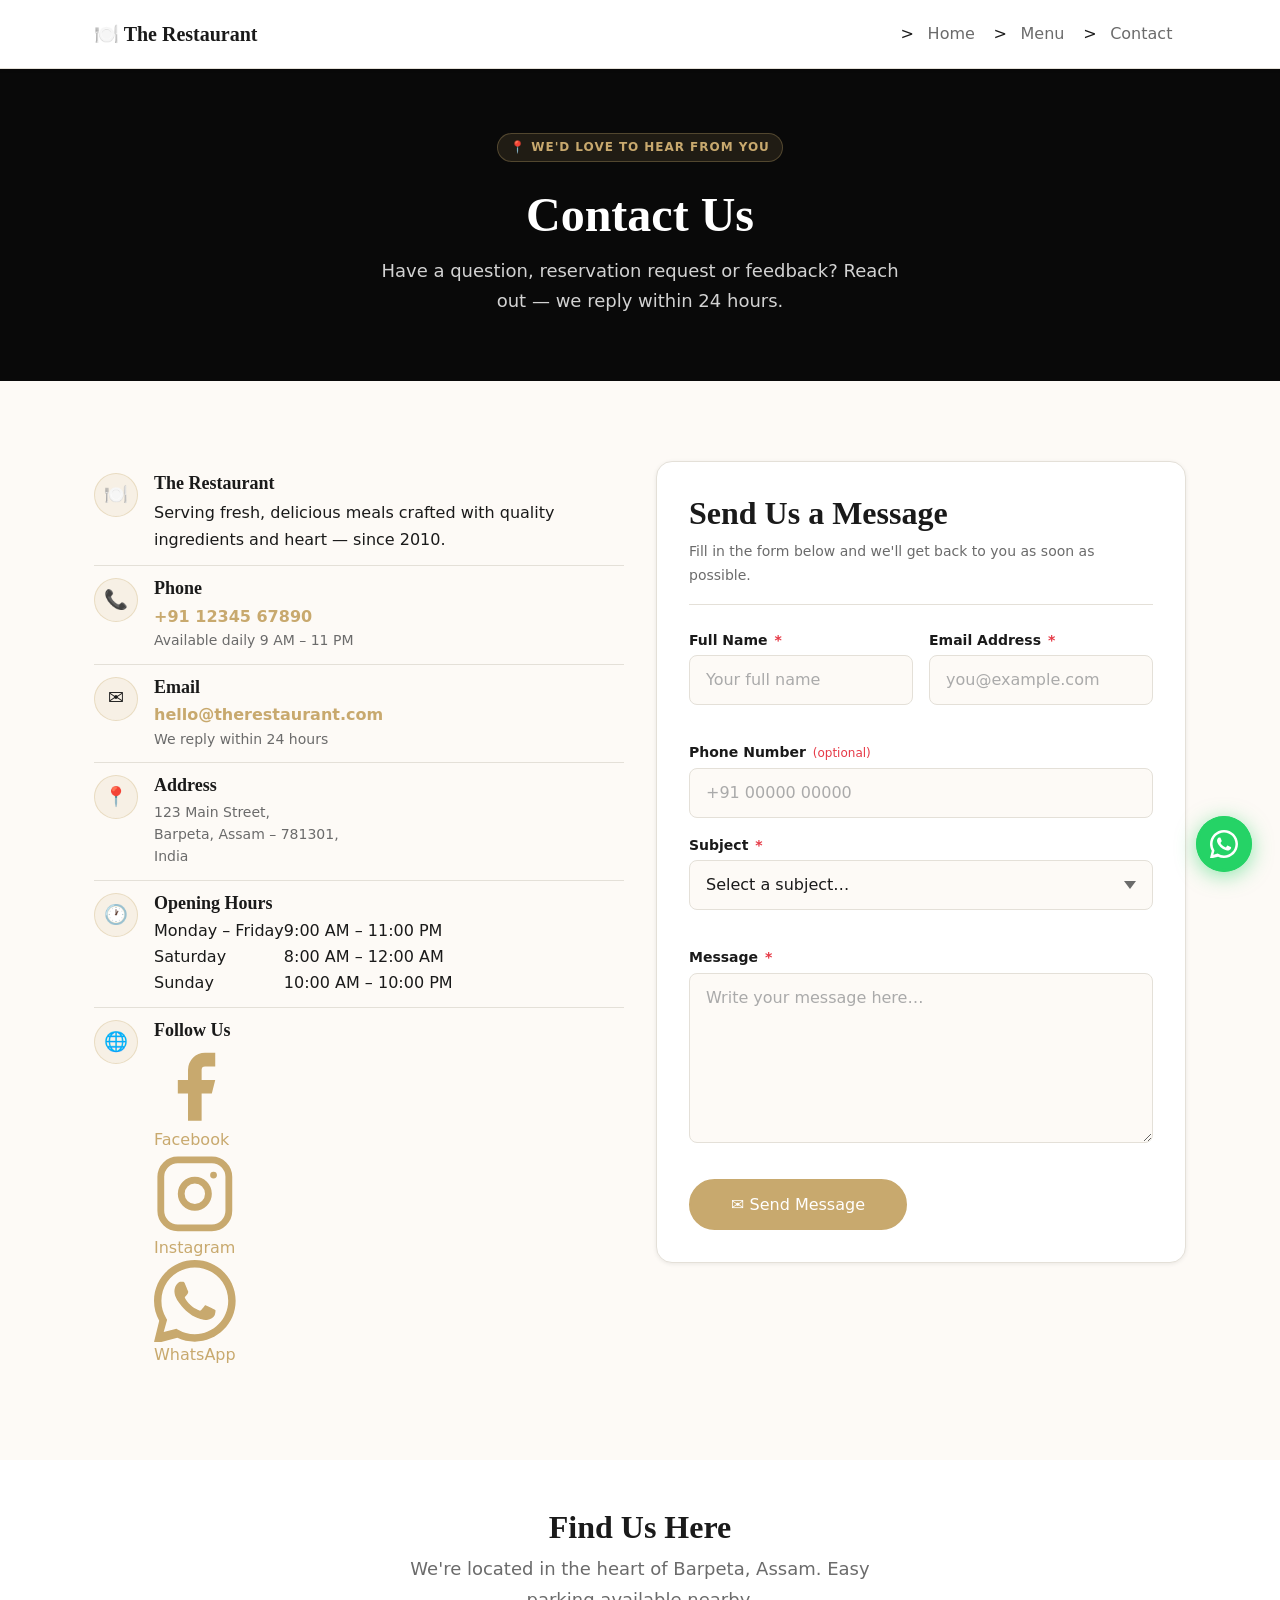
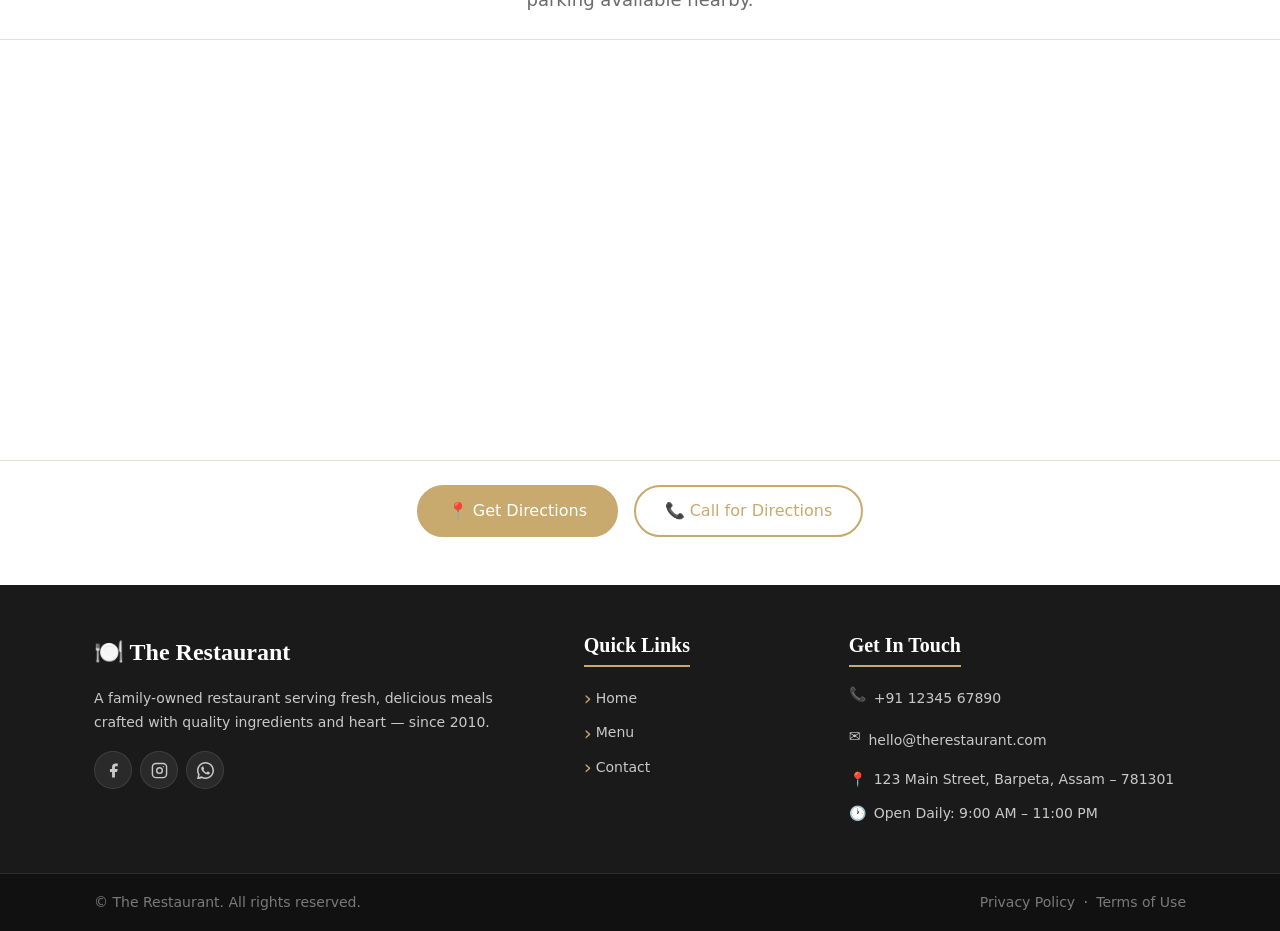
==== commit 32f4afc9: "Update contact.html" ====
--- a/contact.html
+++ b/contact.html
@@ -6,7 +6,7 @@
   <meta name="viewport" content="width=device-width, initial-scale=1.0" />
   <meta name="description" content="Contact The Restaurant — find our address, phone, email and send us a message." />
   <title>Contact | The Restaurant</title>
-  <link rel="stylesheet" href="css/style.css" />
+  <link rel="stylesheet" href="style.css" />
 </head>
 
 <body>
--- a/style.css
+++ b/style.css
@@ -0,0 +1,1800 @@
+/* ============================================================
+   style.css — Restaurant Website
+   Fully Debugged & Refactored
+   ============================================================
+   01. Reset
+   02. Global Styles & Variables
+   03. Typography
+   04. Layout Utilities
+   05. Buttons
+   06. Navigation
+   07. Page Banner
+   08. Hero Section
+   09. Featured Dishes
+   10. About Section
+   11. Visit Us Section
+   12. Menu Page
+   13. Contact Page
+   14. Footer
+   15. Animations
+   16. Responsive Media Queries
+   ============================================================ */
+
+
+/* ============================================================
+   01. Reset
+   ============================================================ */
+
+*,
+*::before,
+*::after {
+  margin: 0;
+  padding: 0;
+  box-sizing: border-box;
+}
+
+html {
+  scroll-behavior: smooth;
+  -webkit-text-size-adjust: 100%;
+  text-size-adjust: 100%;
+}
+
+body {
+  min-height: 100vh;
+  font-family: system-ui, -apple-system, BlinkMacSystemFont, "Segoe UI", sans-serif;
+  font-size: 16px;
+  line-height: 1.6;
+  background-color: #fdfaf6;
+  color: #1a1a1a;
+  -webkit-font-smoothing: antialiased;
+  -moz-osx-font-smoothing: grayscale;
+}
+
+img, picture, video, canvas, svg {
+  display: block;
+  max-width: 100%;
+  height: auto;
+}
+
+ul, ol {
+  list-style: none;
+}
+
+button, input, textarea, select {
+  font: inherit;
+  color: inherit;
+  background: none;
+  border: none;
+}
+
+address {
+  font-style: normal;
+}
+
+table {
+  border-collapse: collapse;
+  width: 100%;
+}
+
+
+/* ============================================================
+   02. Global Styles & Variables
+   ============================================================ */
+
+:root {
+  /* Colors */
+  --color-bg:           #fdfaf6;
+  --color-surface:      #ffffff;
+  --color-text:         #1a1a1a;
+  --color-muted:        #6b6b6b;
+  --color-border:       #e4e0d8;
+  --color-gold:         #c8a96e;
+  --color-gold-dark:    #a6854a;
+  --color-gold-light:   rgba(200, 169, 110, 0.12);
+  --color-gold-border:  rgba(200, 169, 110, 0.30);
+  --color-green:        #2a9d8f;
+  --color-red:          #e63946;
+  --color-whatsapp:     #25d366;
+
+  /* Typography */
+  --font-heading: "Georgia", "Times New Roman", serif;
+  --font-body:    system-ui, -apple-system, BlinkMacSystemFont, "Segoe UI", sans-serif;
+
+  --fs-xs:   0.75rem;
+  --fs-sm:   0.875rem;
+  --fs-base: 1rem;
+  --fs-md:   1.125rem;
+  --fs-lg:   1.25rem;
+  --fs-xl:   1.5rem;
+  --fs-2xl:  2rem;
+  --fs-3xl:  2.5rem;
+
+  /* Spacing */
+  --sp-4:  0.25rem;
+  --sp-8:  0.5rem;
+  --sp-12: 0.75rem;
+  --sp-16: 1rem;
+  --sp-20: 1.25rem;
+  --sp-24: 1.5rem;
+  --sp-32: 2rem;
+  --sp-40: 2.5rem;
+  --sp-48: 3rem;
+  --sp-64: 4rem;
+  --sp-80: 5rem;
+
+  /* Layout */
+  --max-width:    1140px;
+  --container-x: 1.5rem;
+  --section-y:   5rem;
+  --navbar-h:    68px;
+
+  /* Radius */
+  --radius-sm:   4px;
+  --radius-md:   8px;
+  --radius-lg:   16px;
+  --radius-pill: 999px;
+
+  /* Shadows */
+  --shadow-sm: 0 1px 4px rgba(0, 0, 0, 0.08);
+  --shadow-md: 0 4px 16px rgba(0, 0, 0, 0.11);
+  --shadow-lg: 0 8px 28px rgba(0, 0, 0, 0.14);
+
+  /* Transitions */
+  --t-fast:   0.15s ease;
+  --t-normal: 0.25s ease;
+  --t-slow:   0.4s ease;
+}
+
+
+/* ============================================================
+   03. Typography
+   ============================================================ */
+
+h1, h2, h3, h4, h5, h6 {
+  font-family: var(--font-heading);
+  font-weight: 700;
+  line-height: 1.2;
+  color: var(--color-text);
+  overflow-wrap: break-word;
+}
+
+h1 { font-size: clamp(2rem,   5vw, 2.8rem); }
+h2 { font-size: clamp(1.6rem, 4vw, 2.2rem); }
+h3 { font-size: var(--fs-lg);  }
+h4 { font-size: var(--fs-md);  }
+h5 { font-size: var(--fs-base); }
+
+p {
+  font-family: var(--font-body);
+  font-size: var(--fs-base);
+  color: var(--color-text);
+  line-height: 1.7;
+  max-width: 70ch;
+}
+
+a {
+  color: var(--color-gold);
+  text-decoration: none;
+  transition: color var(--t-fast);
+}
+
+a:hover {
+  color: var(--color-gold-dark);
+}
+
+small {
+  font-size: var(--fs-sm);
+  color: var(--color-muted);
+}
+
+
+/* ============================================================
+   04. Layout Utilities
+   ============================================================ */
+
+.container {
+  width: 100%;
+  max-width: var(--max-width);
+  margin-inline: auto;
+  padding-inline: var(--container-x);
+}
+
+.section {
+  padding-block: var(--section-y);
+}
+
+.section--tight {
+  padding-block: var(--sp-48);
+}
+
+.text-center  { text-align: center; }
+.text-left    { text-align: left; }
+.text-muted   { color: var(--color-muted); }
+.text-gold    { color: var(--color-gold); }
+.hidden       { display: none !important; }
+
+/* Accessibility: visually hidden but in DOM */
+.sr-only {
+  position: absolute;
+  width: 1px;
+  height: 1px;
+  padding: 0;
+  margin: -1px;
+  overflow: hidden;
+  clip: rect(0, 0, 0, 0);
+  white-space: nowrap;
+  border: 0;
+}
+
+/* Section header block */
+.section-badge {
+  display: inline-block;
+  padding: var(--sp-4) var(--sp-12);
+  border-radius: var(--radius-pill);
+  background-color: var(--color-gold-light);
+  border: 1px solid var(--color-gold-border);
+  color: var(--color-gold);
+  font-size: var(--fs-xs);
+  font-weight: 600;
+  letter-spacing: 0.08em;
+  text-transform: uppercase;
+  margin-bottom: var(--sp-12);
+}
+
+.section-title {
+  font-size: clamp(1.8rem, 4vw, 2.2rem);
+  margin-bottom: var(--sp-12);
+}
+
+.section-subtitle {
+  font-size: var(--fs-md);
+  color: var(--color-muted);
+  max-width: 560px;
+  margin-inline: auto;
+  line-height: 1.7;
+}
+
+/* Shared card base */
+.card-img-wrap {
+  position: relative;
+  height: 200px;
+  overflow: hidden;
+  background-color: var(--color-border);
+}
+
+.card-img-wrap img {
+  width: 100%;
+  height: 100%;
+  object-fit: cover;
+  object-position: center;
+  transition: transform var(--t-slow);
+}
+
+.card-body {
+  padding: var(--sp-20);
+  display: flex;
+  flex-direction: column;
+  gap: var(--sp-8);
+  flex: 1;
+}
+
+/* Line clamp helpers */
+.clamp-2,
+.clamp-3 {
+  display: -webkit-box;
+  overflow: hidden;
+  /* autoprefixer: ignore next */
+  -webkit-box-orient: vertical;
+}
+
+.clamp-2 { -webkit-line-clamp: 2; }
+.clamp-3 { -webkit-line-clamp: 3; }
+
+
+/* ============================================================
+   05. Buttons
+   ============================================================ */
+
+.btn {
+  display: inline-flex;
+  align-items: center;
+  justify-content: center;
+  gap: var(--sp-8);
+  padding: 0.7rem 1.8rem;
+  border-radius: var(--radius-pill);
+  border: 2px solid transparent;
+  font-family: var(--font-body);
+  font-size: var(--fs-base);
+  font-weight: 500;
+  cursor: pointer;
+  text-decoration: none;
+  transition:
+    background-color var(--t-normal),
+    color            var(--t-normal),
+    border-color     var(--t-normal),
+    box-shadow       var(--t-normal),
+    transform        var(--t-fast);
+}
+
+.btn:focus-visible {
+  outline: 2px solid var(--color-gold);
+  outline-offset: 3px;
+}
+
+/* Primary */
+.btn-primary {
+  background-color: var(--color-gold);
+  color: #fff;
+  border-color: var(--color-gold);
+}
+
+.btn-primary:hover {
+  background-color: var(--color-gold-dark);
+  border-color: var(--color-gold-dark);
+  color: #fff;
+  box-shadow: var(--shadow-md);
+  transform: translateY(-1px);
+}
+
+/* Outline */
+.btn-outline {
+  background-color: transparent;
+  color: var(--color-gold);
+  border-color: var(--color-gold);
+}
+
+.btn-outline:hover {
+  background-color: var(--color-gold);
+  color: #fff;
+  box-shadow: var(--shadow-md);
+  transform: translateY(-1px);
+}
+
+/* WhatsApp */
+.btn-whatsapp {
+  background-color: var(--color-whatsapp);
+  color: #fff;
+  border-color: var(--color-whatsapp);
+}
+
+.btn-whatsapp:hover {
+  background-color: #1ebe5d;
+  border-color: #1ebe5d;
+  color: #fff;
+  box-shadow: 0 6px 18px rgba(37, 211, 102, 0.38);
+  transform: translateY(-2px);
+}
+
+.btn-whatsapp svg,
+.btn svg {
+  width: 20px;
+  height: 20px;
+  flex-shrink: 0;
+}
+
+
+/* ============================================================
+   06. Navigation
+   ============================================================ */
+
+.site-header {
+  position: sticky;
+  top: 0;
+  z-index: 1000;
+  background-color: var(--color-surface);
+  border-bottom: 1px solid var(--color-border);
+  box-shadow: var(--shadow-sm);
+  transition: box-shadow var(--t-normal), background-color var(--t-normal);
+}
+
+/* JS adds .scrolled on scroll > 60px */
+.site-header.scrolled {
+  box-shadow: 0 2px 20px rgba(0, 0, 0, 0.13);
+  background-color: rgba(255, 255, 255, 0.97);
+  backdrop-filter: blur(8px);
+  -webkit-backdrop-filter: blur(8px);
+}
+
+.navbar__inner {
+  display: flex;
+  align-items: center;
+  justify-content: space-between;
+  gap: var(--sp-16);
+  min-height: var(--navbar-h);
+}
+
+.navbar__logo {
+  font-family: var(--font-heading);
+  font-size: var(--fs-lg);
+  font-weight: 700;
+  color: var(--color-text);
+  white-space: nowrap;
+  flex-shrink: 0;
+  transition: color var(--t-fast);
+}
+
+.navbar__logo:hover {
+  color: var(--color-gold);
+}
+
+.navbar__menu {
+  display: flex;
+  align-items: center;
+  justify-content: flex-end;
+  flex-wrap: wrap;
+  gap: var(--sp-4);
+}
+
+.navbar__link {
+  display: inline-flex;
+  align-items: center;
+  padding: 0.45rem 0.85rem;
+  font-size: var(--fs-base);
+  font-weight: 500;
+  color: var(--color-muted);
+  border-radius: var(--radius-md);
+  white-space: nowrap;
+  transition: color var(--t-fast), background-color var(--t-fast);
+}
+
+.navbar__link:hover,
+.navbar__link.active {
+  color: var(--color-gold);
+}
+
+/* Call Now pill (in navbar) */
+.navbar__actions {
+  display: flex;
+  align-items: center;
+  gap: var(--sp-8);
+  flex-shrink: 0;
+}
+
+.navbar__call-btn {
+  display: inline-flex;
+  align-items: center;
+  gap: var(--sp-8);
+  padding: 0.4rem 1rem;
+  background-color: var(--color-gold);
+  color: #fff;
+  border: 2px solid var(--color-gold);
+  border-radius: var(--radius-pill);
+  font-size: var(--fs-sm);
+  font-weight: 600;
+  white-space: nowrap;
+  transition: background-color var(--t-fast), border-color var(--t-fast),
+    transform var(--t-fast), box-shadow var(--t-fast);
+}
+
+.navbar__call-btn:hover {
+  background-color: var(--color-gold-dark);
+  border-color: var(--color-gold-dark);
+  color: #fff;
+  transform: translateY(-1px);
+  box-shadow: var(--shadow-md);
+}
+
+.navbar__call-btn svg {
+  width: 15px;
+  height: 15px;
+}
+
+
+/* ============================================================
+   07. Page Banner
+       Used on menu.html and contact.html
+   ============================================================ */
+
+.page-banner {
+  position: relative;
+  background-color: #1a1a1a;
+  background-size: cover;
+  background-position: center;
+  padding-block: var(--sp-64);
+  text-align: center;
+}
+
+.page-banner::before {
+  content: "";
+  position: absolute;
+  inset: 0;
+  background: rgba(0, 0, 0, 0.65);
+  z-index: 0;
+}
+
+.page-banner .container {
+  position: relative;
+  z-index: 1;
+  display: flex;
+  flex-direction: column;
+  align-items: center;
+  gap: var(--sp-12);
+}
+
+.page-banner__title {
+  font-size: clamp(2rem, 5vw, 3rem);
+  color: #fff;
+  animation: fadeSlideUp 0.55s ease 0.1s both;
+}
+
+.page-banner__subtitle {
+  font-size: var(--fs-md);
+  color: rgba(255, 255, 255, 0.82);
+  max-width: 520px;
+  margin-inline: auto;
+  animation: fadeSlideUp 0.55s ease 0.25s both;
+}
+
+
+/* ============================================================
+   08. Hero Section
+   ============================================================ */
+
+.hero {
+  position: relative;
+  min-height: 100vh;
+  display: flex;
+  align-items: center;
+  background-image: url("https://images.unsplash.com/photo-1504674900247-0877df9cc836?auto=format&fit=crop&w=1600&q=80");
+  background-size: cover;
+  background-position: center;
+  background-attachment: fixed;
+}
+
+.hero::before {
+  content: "";
+  position: absolute;
+  inset: 0;
+  background: linear-gradient(135deg, rgba(0, 0, 0, 0.75), rgba(0, 0, 0, 0.4));
+}
+
+.hero__container {
+  position: relative;
+  z-index: 1;
+  padding-block: var(--sp-80);
+}
+
+.hero__content {
+  max-width: 640px;
+  display: flex;
+  flex-direction: column;
+  gap: var(--sp-24);
+}
+
+.hero__badge {
+  display: inline-block;
+  width: fit-content;
+  padding: var(--sp-4) var(--sp-12);
+  border-radius: var(--radius-pill);
+  background-color: rgba(200, 169, 110, 0.25);
+  border: 1px solid rgba(200, 169, 110, 0.5);
+  color: var(--color-gold);
+  font-size: var(--fs-xs);
+  font-weight: 500;
+  letter-spacing: 0.08em;
+  text-transform: uppercase;
+  animation: fadeSlideUp 0.6s ease 0.1s both;
+}
+
+.hero__heading {
+  font-size: clamp(2.2rem, 6vw, 3.2rem);
+  color: #fff;
+  line-height: 1.15;
+  animation: fadeSlideUp 0.6s ease 0.25s both;
+}
+
+.hero__heading span {
+  color: var(--color-gold);
+  display: block;
+}
+
+.hero__tagline {
+  font-size: var(--fs-md);
+  color: rgba(255, 255, 255, 0.9);
+  max-width: 100%;
+  animation: fadeSlideUp 0.6s ease 0.4s both;
+}
+
+.hero__actions {
+  display: flex;
+  flex-wrap: wrap;
+  gap: var(--sp-16);
+  animation: fadeSlideUp 0.6s ease 0.55s both;
+}
+
+.hero__trust {
+  font-size: var(--fs-sm);
+  color: rgba(255, 255, 255, 0.6);
+  max-width: 100%;
+  animation: fadeSlideUp 0.6s ease 0.7s both;
+}
+
+
+/* ============================================================
+   09. Featured Dishes
+   ============================================================ */
+
+.featured-dishes {
+  background-color: var(--color-bg);
+}
+
+.dishes-grid {
+  display: grid;
+  grid-template-columns: repeat(auto-fit, minmax(260px, 1fr));
+  gap: var(--sp-24);
+  margin-top: var(--sp-24);
+}
+
+/* Dish card — all properties written explicitly (no composes) */
+.dish-card {
+  background-color: var(--color-surface);
+  border-radius: var(--radius-lg);
+  border: 1px solid var(--color-border);
+  box-shadow: var(--shadow-sm);
+  overflow: hidden;
+  display: flex;
+  flex-direction: column;
+  transition: transform var(--t-normal), box-shadow var(--t-normal);
+}
+
+.dish-card:hover {
+  transform: translateY(-5px);
+  box-shadow: var(--shadow-lg);
+}
+
+.dish-card__image-wrapper {
+  position: relative;
+  height: 220px;
+  overflow: hidden;
+  background-color: var(--color-border);
+}
+
+.dish-card__image {
+  width: 100%;
+  height: 100%;
+  object-fit: cover;
+  object-position: center;
+  transition: transform var(--t-slow);
+}
+
+.dish-card:hover .dish-card__image {
+  transform: scale(1.07);
+}
+
+.dish-card__badge {
+  position: absolute;
+  top: var(--sp-12);
+  left: var(--sp-12);
+  z-index: 1;
+  padding: var(--sp-4) var(--sp-8);
+  border-radius: var(--radius-sm);
+  font-size: var(--fs-xs);
+  font-weight: 600;
+  color: #fff;
+  background-color: var(--color-gold);
+}
+
+.dish-card__body {
+  padding: var(--sp-20);
+  display: flex;
+  flex-direction: column;
+  gap: var(--sp-8);
+  flex: 1;
+}
+
+.dish-card__top {
+  display: flex;
+  justify-content: space-between;
+  align-items: flex-start;
+  gap: var(--sp-8);
+}
+
+.dish-card__name {
+  font-size: var(--fs-lg);
+  font-weight: 700;
+  color: var(--color-text);
+  margin: 0;
+}
+
+.dish-card__price {
+  font-size: var(--fs-lg);
+  font-weight: 700;
+  color: var(--color-gold);
+  white-space: nowrap;
+  flex-shrink: 0;
+}
+
+.dish-card__desc {
+  font-size: var(--fs-sm);
+  color: var(--color-muted);
+  line-height: 1.6;
+  display: -webkit-box;
+  overflow: hidden;
+  /* autoprefixer: ignore next */
+  -webkit-box-orient: vertical;
+  -webkit-line-clamp: 3;
+}
+
+
+/* ============================================================
+   10. About Section
+   ============================================================ */
+
+.about {
+  background-color: var(--color-surface);
+}
+
+.about__inner {
+  display: flex;
+  align-items: center;
+  gap: var(--sp-40);
+  flex-wrap: wrap;
+}
+
+.about__image-col,
+.about__text-col {
+  flex: 1 1 320px;
+  min-width: 260px;
+}
+
+.about__image-wrapper {
+  position: relative;
+  max-width: 500px;
+}
+
+/* Decorative offset box */
+.about__image-wrapper::before {
+  content: "";
+  position: absolute;
+  inset: -12px 12px 12px -12px;
+  background-color: var(--color-gold-light);
+  border-radius: var(--radius-lg);
+  z-index: 0;
+}
+
+.about__image {
+  position: relative;
+  z-index: 1;
+  width: 100%;
+  height: 420px;
+  object-fit: cover;
+  border-radius: var(--radius-lg);
+  box-shadow: var(--shadow-lg);
+}
+
+/* Bug fix: -var() is invalid — replaced with calc() */
+.about__stat-badge {
+  position: absolute;
+  bottom: var(--sp-32);
+  right: -1rem;
+  z-index: 2;
+  width: 110px;
+  height: 110px;
+  border-radius: 50%;
+  background-color: var(--color-gold);
+  color: #fff;
+  display: flex;
+  flex-direction: column;
+  align-items: center;
+  justify-content: center;
+  text-align: center;
+  box-shadow: var(--shadow-md);
+}
+
+.about__stat-number {
+  font-size: var(--fs-2xl);
+  font-family: var(--font-heading);
+  font-weight: 700;
+  line-height: 1;
+}
+
+.about__stat-label {
+  font-size: var(--fs-xs);
+  text-align: center;
+  opacity: 0.92;
+  margin-top: 2px;
+}
+
+.about__text-col {
+  display: flex;
+  flex-direction: column;
+  gap: var(--sp-16);
+}
+
+.about__desc {
+  font-size: var(--fs-md);
+  color: var(--color-muted);
+  max-width: 100%;
+}
+
+.about__highlights {
+  display: flex;
+  flex-direction: column;
+  gap: var(--sp-16);
+}
+
+.about__highlight-item {
+  display: flex;
+  align-items: flex-start;
+  gap: var(--sp-16);
+}
+
+.about__highlight-icon {
+  flex-shrink: 0;
+  width: 48px;
+  height: 48px;
+  border-radius: 50%;
+  border: 1px solid var(--color-gold-border);
+  background-color: var(--color-gold-light);
+  display: flex;
+  align-items: center;
+  justify-content: center;
+  font-size: 1.2rem;
+}
+
+.about__highlight-item strong {
+  display: block;
+  font-size: var(--fs-base);
+  font-weight: 700;
+  margin-bottom: var(--sp-4);
+}
+
+.about__highlight-item p {
+  font-size: var(--fs-sm);
+  color: var(--color-muted);
+  margin: 0;
+  max-width: 100%;
+}
+
+.about__actions {
+  display: flex;
+  flex-wrap: wrap;
+  gap: var(--sp-12);
+}
+
+
+/* ============================================================
+   11. Visit Us Section
+   ============================================================ */
+
+.visit-us {
+  background-color: var(--color-bg);
+}
+
+.visit-us__inner {
+  display: flex;
+  flex-wrap: wrap;
+  gap: var(--sp-24);
+}
+
+.visit-us__col {
+  flex: 1 1 320px;
+}
+
+.info-card {
+  background-color: var(--color-surface);
+  border-radius: var(--radius-lg);
+  border: 1px solid var(--color-border);
+  padding: var(--sp-24);
+  box-shadow: var(--shadow-sm);
+  display: flex;
+  flex-direction: column;
+  gap: var(--sp-16);
+  height: 100%;
+}
+
+.info-card__header {
+  display: flex;
+  align-items: center;
+  gap: var(--sp-12);
+  padding-bottom: var(--sp-12);
+  border-bottom: 1px solid var(--color-border);
+}
+
+.info-card__icon {
+  flex-shrink: 0;
+  width: 44px;
+  height: 44px;
+  border-radius: 50%;
+  background-color: var(--color-gold-light);
+  border: 1px solid var(--color-gold-border);
+  display: flex;
+  align-items: center;
+  justify-content: center;
+}
+
+.info-card__title {
+  font-size: var(--fs-lg);
+  font-weight: 700;
+  margin: 0;
+}
+
+/* Hours */
+.hours-list {
+  display: flex;
+  flex-direction: column;
+  gap: var(--sp-4);
+}
+
+.hours-row {
+  display: flex;
+  align-items: center;
+  gap: var(--sp-8);
+  padding-block: var(--sp-4);
+  border-bottom: 1px dashed var(--color-border);
+}
+
+.hours-row:last-child {
+  border-bottom: none;
+}
+
+.hours-day {
+  min-width: 110px;
+  font-size: var(--fs-sm);
+  font-weight: 600;
+}
+
+.hours-time {
+  font-size: var(--fs-sm);
+  color: var(--color-muted);
+}
+
+/* Map */
+.map-wrapper {
+  border-radius: var(--radius-md);
+  overflow: hidden;
+  border: 1px solid var(--color-border);
+}
+
+.map-iframe {
+  display: block;
+  width: 100%;
+  height: 260px;
+  border: 0;
+}
+
+
+/* ============================================================
+   12. Menu Page
+   ============================================================ */
+
+.menu-section {
+  background-color: var(--color-bg);
+}
+
+.menu-category {
+  margin-bottom: var(--sp-64);
+}
+
+.menu-category:last-child {
+  margin-bottom: 0;
+}
+
+.menu-category__title {
+  font-size: clamp(1.8rem, 4vw, 2.2rem);
+  margin-bottom: var(--sp-24);
+  text-align: center;
+  position: relative;
+  padding-bottom: var(--sp-12);
+}
+
+/* Gold underline accent on category headings */
+.menu-category__title::after {
+  content: "";
+  position: absolute;
+  bottom: 0;
+  left: 50%;
+  transform: translateX(-50%);
+  width: 60px;
+  height: 3px;
+  background-color: var(--color-gold);
+  border-radius: var(--radius-pill);
+}
+
+.menu-grid {
+  display: grid;
+  grid-template-columns: repeat(auto-fit, minmax(260px, 1fr));
+  gap: var(--sp-24);
+}
+
+.menu-card {
+  background-color: var(--color-surface);
+  border-radius: var(--radius-lg);
+  border: 1px solid var(--color-border);
+  box-shadow: var(--shadow-sm);
+  overflow: hidden;
+  display: flex;
+  flex-direction: column;
+  transition: transform var(--t-normal), box-shadow var(--t-normal);
+}
+
+.menu-card:hover {
+  transform: translateY(-5px);
+  box-shadow: var(--shadow-lg);
+}
+
+/* Image in menu cards */
+.menu-card .card-img-wrap {
+  height: 200px;
+}
+
+.menu-card:hover .card-img-wrap img {
+  transform: scale(1.07);
+}
+
+.card-title-row {
+  display: flex;
+  justify-content: space-between;
+  align-items: flex-start;
+  gap: var(--sp-8);
+  margin-bottom: var(--sp-8);
+}
+
+.card-title-row h3 {
+  font-size: var(--fs-lg);
+  font-weight: 700;
+  margin: 0;
+  line-height: 1.3;
+}
+
+.card-price {
+  font-size: var(--fs-lg);
+  font-weight: 700;
+  color: var(--color-gold);
+  white-space: nowrap;
+  flex-shrink: 0;
+}
+
+.card-desc {
+  font-size: var(--fs-sm);
+  color: var(--color-muted);
+  line-height: 1.55;
+  display: -webkit-box;
+  overflow: hidden;
+  /* autoprefixer: ignore next */
+  -webkit-box-orient: vertical;
+  -webkit-line-clamp: 2;
+}
+
+
+/* ============================================================
+   13. Contact Page
+   ============================================================ */
+
+.contact-section {
+  background-color: var(--color-bg);
+}
+
+.contact__inner {
+  display: flex;
+  flex-wrap: wrap;
+  gap: var(--sp-32);
+  align-items: flex-start;
+}
+
+.contact__info-col,
+.contact__form-col {
+  flex: 1 1 320px;
+  min-width: 260px;
+}
+
+/* Contact information blocks */
+.contact-block {
+  display: flex;
+  gap: var(--sp-16);
+  align-items: flex-start;
+  padding-block: var(--sp-12);
+  border-bottom: 1px solid var(--color-border);
+}
+
+.contact-block:last-child {
+  border-bottom: none;
+}
+
+.contact-block__icon {
+  flex-shrink: 0;
+  width: 44px;
+  height: 44px;
+  border-radius: 50%;
+  background-color: var(--color-gold-light);
+  border: 1px solid var(--color-gold-border);
+  display: flex;
+  align-items: center;
+  justify-content: center;
+  font-size: 1.2rem;
+}
+
+.contact-block__title {
+  font-size: var(--fs-md);
+  font-weight: 700;
+  color: var(--color-text);
+  margin-bottom: var(--sp-4);
+}
+
+.contact-block__link {
+  display: inline-block;
+  font-size: var(--fs-base);
+  font-weight: 600;
+  color: var(--color-gold);
+  transition: color var(--t-fast);
+}
+
+.contact-block__link:hover {
+  color: var(--color-gold-dark);
+  text-decoration: underline;
+}
+
+.contact-block__note,
+.contact-block__address {
+  font-size: var(--fs-sm);
+  color: var(--color-muted);
+  line-height: 1.6;
+  max-width: 100%;
+  margin: 0;
+}
+
+/* Contact form card */
+.contact-form-card {
+  background-color: var(--color-surface);
+  border-radius: var(--radius-lg);
+  border: 1px solid var(--color-border);
+  box-shadow: var(--shadow-sm);
+  padding: var(--sp-32);
+  display: flex;
+  flex-direction: column;
+  gap: var(--sp-24);
+}
+
+.contact-form-card__header {
+  padding-bottom: var(--sp-16);
+  border-bottom: 1px solid var(--color-border);
+}
+
+.contact-form-card__title {
+  font-size: var(--fs-2xl);
+  margin-bottom: var(--sp-8);
+}
+
+.contact-form-card__subtitle {
+  font-size: var(--fs-sm);
+  color: var(--color-muted);
+  max-width: 100%;
+  margin: 0;
+}
+
+/* Form layout */
+.contact-form {
+  display: flex;
+  flex-direction: column;
+  gap: var(--sp-16);
+}
+
+.form-row {
+  display: grid;
+  grid-template-columns: 1fr 1fr;
+  gap: var(--sp-16);
+}
+
+.form-group {
+  display: flex;
+  flex-direction: column;
+  gap: var(--sp-4);
+}
+
+.form-group label {
+  font-size: var(--fs-sm);
+  font-weight: 600;
+  color: var(--color-text);
+}
+
+/* Required asterisk */
+.form-group label span {
+  color: var(--color-red);
+  margin-left: 2px;
+}
+
+.form-optional {
+  font-size: var(--fs-xs);
+  color: var(--color-muted);
+  font-weight: 400;
+  margin-left: var(--sp-4);
+}
+
+/* Input / Textarea / Select */
+.form-control {
+  width: 100%;
+  padding: 0.75rem 1rem;
+  border-radius: var(--radius-md);
+  border: 1.5px solid var(--color-border);
+  background-color: var(--color-bg);
+  font-size: var(--fs-base);
+  line-height: 1.5;
+  outline: none;
+  appearance: none;
+  -webkit-appearance: none;
+  transition:
+    border-color     var(--t-fast),
+    box-shadow       var(--t-fast),
+    background-color var(--t-fast);
+}
+
+.form-control::placeholder {
+  color: #aaaaaa;
+}
+
+.form-control:focus {
+  border-color: var(--color-gold);
+  background-color: var(--color-surface);
+  box-shadow: 0 0 0 3px rgba(200, 169, 110, 0.2);
+}
+
+/* Select arrow */
+select.form-control {
+  background-image: url("data:image/svg+xml,%3Csvg xmlns='http://www.w3.org/2000/svg' width='12' height='8' viewBox='0 0 12 8'%3E%3Cpath fill='%236b6b6b' d='M6 8L0 0h12z'/%3E%3C/svg%3E");
+  background-repeat: no-repeat;
+  background-position: right 1rem center;
+  padding-right: 2.5rem;
+  cursor: pointer;
+}
+
+textarea.form-control {
+  min-height: 140px;
+  resize: vertical;
+}
+
+.form-error {
+  font-size: var(--fs-xs);
+  color: var(--color-red);
+  min-height: 1rem;
+  display: block;
+}
+
+.form-submit-btn {
+  align-self: flex-start;
+  padding-inline: var(--sp-40);
+}
+
+.form-success {
+  display: none;
+  padding: var(--sp-12) var(--sp-16);
+  border-radius: var(--radius-md);
+  background-color: rgba(42, 157, 143, 0.1);
+  border: 1px solid rgba(42, 157, 143, 0.3);
+  color: var(--color-green);
+  font-size: var(--fs-base);
+  text-align: center;
+}
+
+.form-success.visible {
+  display: block;
+}
+
+/* Map (contact page) */
+.map-section {
+  background-color: var(--color-surface);
+  padding-block: var(--sp-48);
+}
+
+.map-section__header {
+  text-align: center;
+  margin-bottom: var(--sp-24);
+}
+
+.map-section__title {
+  font-size: clamp(1.5rem, 4vw, 2rem);
+  margin-bottom: var(--sp-8);
+}
+
+.map-section__subtitle {
+  font-size: var(--fs-md);
+  color: var(--color-muted);
+  max-width: 480px;
+  margin-inline: auto;
+}
+
+.map-embed-wrapper {
+  width: 100%;
+  border-block: 1px solid var(--color-border);
+  line-height: 0;
+}
+
+.map-embed {
+  display: block;
+  width: 100%;
+  height: 420px;
+  border: 0;
+}
+
+.map-section__actions {
+  display: flex;
+  flex-wrap: wrap;
+  justify-content: center;
+  gap: var(--sp-16);
+  padding-top: var(--sp-24);
+}
+
+
+/* ============================================================
+   14. Footer
+   ============================================================ */
+
+.site-footer {
+  background-color: #1a1a1a;
+  color: #c9c9c9;
+}
+
+.footer__top {
+  padding-block: var(--sp-48);
+  border-bottom: 1px solid rgba(255, 255, 255, 0.08);
+}
+
+.footer__grid {
+  display: grid;
+  grid-template-columns: 2fr 1fr 1.5fr;
+  gap: var(--sp-40);
+}
+
+.footer__col {
+  display: flex;
+  flex-direction: column;
+  gap: var(--sp-16);
+}
+
+.footer__logo {
+  font-family: var(--font-heading);
+  font-size: var(--fs-xl);
+  font-weight: 700;
+  color: #fff;
+  transition: color var(--t-fast);
+}
+
+.footer__logo:hover {
+  color: var(--color-gold);
+}
+
+.footer__brand-desc {
+  font-size: var(--fs-sm);
+  color: #c9c9c9;
+  line-height: 1.7;
+  max-width: 100%;
+  margin: 0;
+}
+
+.footer__col-title {
+  font-family: var(--font-heading);
+  font-size: var(--fs-lg);
+  font-weight: 700;
+  color: #fff;
+  padding-bottom: var(--sp-8);
+  border-bottom: 2px solid var(--color-gold);
+  width: fit-content;
+  margin: 0;
+}
+
+.footer__links-list {
+  display: flex;
+  flex-direction: column;
+  gap: var(--sp-4);
+}
+
+.footer__link {
+  display: inline-flex;
+  align-items: center;
+  gap: var(--sp-4);
+  font-size: var(--fs-sm);
+  color: #c9c9c9;
+  padding-block: var(--sp-4);
+  transition: color var(--t-fast), padding-left var(--t-normal);
+}
+
+.footer__link:hover {
+  color: var(--color-gold);
+  padding-left: var(--sp-4);
+}
+
+.footer__link-arrow {
+  color: var(--color-gold);
+  font-size: var(--fs-lg);
+  line-height: 1;
+}
+
+.footer__contact-list {
+  display: flex;
+  flex-direction: column;
+  gap: var(--sp-12);
+}
+
+.footer__contact-item {
+  display: flex;
+  align-items: flex-start;
+  gap: var(--sp-8);
+  font-size: var(--fs-sm);
+  color: #c9c9c9;
+  line-height: 1.6;
+}
+
+.footer__social {
+  display: flex;
+  gap: var(--sp-8);
+  flex-wrap: wrap;
+}
+
+.footer__social-link {
+  display: flex;
+  align-items: center;
+  justify-content: center;
+  width: 38px;
+  height: 38px;
+  border-radius: 50%;
+  background-color: rgba(255, 255, 255, 0.07);
+  border: 1px solid rgba(255, 255, 255, 0.1);
+  color: #c9c9c9;
+  transition: background-color var(--t-fast), color var(--t-fast),
+    transform var(--t-fast);
+}
+
+.footer__social-link:hover {
+  background-color: var(--color-gold);
+  color: #fff;
+  transform: translateY(-2px);
+}
+
+.footer__social-icon {
+  width: 17px;
+  height: 17px;
+}
+
+/* Bottom bar */
+.footer__bottom {
+  background-color: #111;
+  padding-block: var(--sp-16);
+}
+
+.footer__bottom-inner {
+  display: flex;
+  justify-content: space-between;
+  align-items: center;
+  gap: var(--sp-8);
+  flex-wrap: wrap;
+}
+
+.footer__copyright {
+  font-size: var(--fs-sm);
+  color: #7a7a7a;
+  margin: 0;
+  max-width: 100%;
+}
+
+.footer__bottom-links {
+  display: flex;
+  align-items: center;
+  gap: var(--sp-8);
+}
+
+.footer__bottom-link {
+  font-size: var(--fs-sm);
+  color: #7a7a7a;
+  transition: color var(--t-fast);
+}
+
+.footer__bottom-link:hover {
+  color: var(--color-gold);
+}
+
+.footer__bottom-sep {
+  color: #7a7a7a;
+}
+
+
+/* ============================================================
+   15. Animations
+   ============================================================ */
+
+/* Shared fade + slide up entrance */
+@keyframes fadeSlideUp {
+  from { opacity: 0; transform: translateY(20px); }
+  to   { opacity: 1; transform: translateY(0);    }
+}
+
+/* Floating WhatsApp button */
+.whatsapp-float {
+  position: fixed;
+  bottom: 28px;
+  right: 28px;
+  z-index: 9999;
+  width: 56px;
+  height: 56px;
+  border-radius: 50%;
+  background-color: var(--color-whatsapp);
+  color: #fff;
+  display: flex;
+  align-items: center;
+  justify-content: center;
+  box-shadow: 0 4px 20px rgba(37, 211, 102, 0.5);
+  text-decoration: none;
+  overflow: hidden;
+  transition:
+    background-color var(--t-normal),
+    transform        var(--t-normal),
+    box-shadow       var(--t-normal),
+    width            var(--t-normal),
+    border-radius    var(--t-normal),
+    padding          var(--t-normal);
+  animation: floatEntrance 0.6s cubic-bezier(0.34, 1.56, 0.64, 1) 1s both;
+}
+
+@keyframes floatEntrance {
+  from { opacity: 0; transform: translateY(60px) scale(0.6); }
+  to   { opacity: 1; transform: translateY(0)    scale(1);   }
+}
+
+.whatsapp-float__icon {
+  width: 28px;
+  height: 28px;
+  flex-shrink: 0;
+  transition: transform var(--t-normal);
+}
+
+.whatsapp-float__label {
+  font-size: var(--fs-sm);
+  font-weight: 600;
+  color: #fff;
+  white-space: nowrap;
+  max-width: 0;
+  opacity: 0;
+  overflow: hidden;
+  transition: max-width var(--t-normal), opacity var(--t-normal);
+}
+
+.whatsapp-float:hover {
+  background-color: #1ebe5d;
+  border-radius: var(--radius-pill);
+  width: auto;
+  padding: 0 var(--sp-20) 0 var(--sp-16);
+  gap: var(--sp-8);
+  box-shadow: 0 6px 28px rgba(37, 211, 102, 0.6);
+  transform: scale(1.05);
+}
+
+.whatsapp-float:hover .whatsapp-float__label {
+  max-width: 200px;
+  opacity: 1;
+}
+
+/* Pulse ring */
+.whatsapp-float__pulse {
+  position: absolute;
+  inset: 0;
+  border-radius: 50%;
+  border: 3px solid var(--color-whatsapp);
+  pointer-events: none;
+  animation: waPulse 2.5s ease-out infinite;
+}
+
+@keyframes waPulse {
+  0%   { transform: scale(1);    opacity: 0.75; }
+  70%  { transform: scale(1.55); opacity: 0;    }
+  100% { transform: scale(1.55); opacity: 0;    }
+}
+
+.whatsapp-float:hover .whatsapp-float__pulse {
+  animation: none;
+  opacity: 0;
+}
+
+/* Back to top button (created by JS) */
+#scrollToTop {
+  position: fixed !important;
+  bottom: 100px !important;
+  right: 28px !important;
+  z-index: 9998;
+  width: 44px;
+  height: 44px;
+  border-radius: 50%;
+  background-color: var(--color-gold);
+  color: #fff;
+  border: none;
+  font-size: 1.2rem;
+  font-weight: 700;
+  cursor: pointer;
+  box-shadow: var(--shadow-md);
+  display: flex;
+  align-items: center;
+  justify-content: center;
+  transition: opacity var(--t-normal), transform var(--t-normal),
+    background-color var(--t-fast);
+}
+
+#scrollToTop:hover {
+  background-color: var(--color-gold-dark);
+  transform: scale(1.08);
+}
+
+/* Scroll reveal (JS adds .reveal--visible) */
+.reveal {
+  opacity: 0;
+  transform: translateY(24px);
+  transition: opacity 0.55s ease, transform 0.55s ease;
+}
+
+.reveal--visible {
+  opacity: 1;
+  transform: translateY(0);
+}
+
+.reveal:nth-child(2) { transition-delay: 0.08s; }
+.reveal:nth-child(3) { transition-delay: 0.16s; }
+.reveal:nth-child(4) { transition-delay: 0.24s; }
+.reveal:nth-child(5) { transition-delay: 0.32s; }
+.reveal:nth-child(6) { transition-delay: 0.40s; }
+
+/* Respect reduced motion preference */
+@media (prefers-reduced-motion: reduce) {
+  *, *::before, *::after {
+    animation-duration: 0.01ms !important;
+    animation-iteration-count: 1 !important;
+    transition-duration: 0.01ms !important;
+  }
+  html { scroll-behavior: auto; }
+}
+
+
+/* ============================================================
+   16. Responsive Media Queries
+   ============================================================ */
+
+/* 1024px — Large tablet */
+@media (max-width: 1024px) {
+  :root { --section-y: 4rem; }
+
+  .footer__grid {
+    grid-template-columns: 1.5fr 1fr;
+  }
+
+  .footer__col--brand {
+    grid-column: 1 / -1;
+  }
+
+  .about__image { height: 360px; }
+}
+
+/* 768px — Tablet / Large mobile */
+@media (max-width: 768px) {
+  :root {
+    --section-y:   3.25rem;
+    --container-x: 1.25rem;
+  }
+
+  /* Navbar */
+  .navbar__inner    { min-height: 62px; }
+  .navbar__link     { padding-inline: 0.7rem; font-size: 0.93rem; }
+  .navbar__call-btn { font-size: 0.8rem; padding: 0.35rem 0.75rem; }
+
+  /* Hero */
+  .hero {
+    min-height: 100svh;
+    background-attachment: scroll;
+  }
+
+  .hero__content {
+    max-width: 100%;
+    align-items: center;
+    text-align: center;
+  }
+
+  .hero__actions { justify-content: center; }
+
+  /* Grids */
+  .dishes-grid,
+  .menu-grid {
+    grid-template-columns: repeat(2, 1fr);
+    gap: var(--sp-16);
+  }
+
+  /* About */
+  .about__inner       { flex-direction: column; }
+  .about__image-wrapper { max-width: none; }
+
+  /* Visit Us */
+  .visit-us__inner    { flex-direction: column; }
+  .visit-us__col      { flex: 1 1 100%; }
+
+  /* Contact */
+  .contact__inner     { flex-direction: column; }
+  .form-row           { grid-template-columns: 1fr; }
+  .form-submit-btn    { align-self: stretch; justify-content: center; }
+  .map-embed          { height: 300px; }
+  .map-section__actions .btn { flex: 1 1 45%; justify-content: center; }
+
+  /* Footer */
+  .footer__grid { grid-template-columns: 1fr 1fr; gap: var(--sp-24); }
+  .footer__col--brand { grid-column: 1 / -1; }
+  .footer__bottom-inner { flex-direction: column; text-align: center; }
+
+  /* Float buttons */
+  .whatsapp-float {
+    bottom: 80px;
+    right: 16px;
+    width: 50px;
+    height: 50px;
+  }
+
+  .whatsapp-float:hover {
+    width: 50px;
+    padding: 0;
+    border-radius: 50%;
+  }
+
+  .whatsapp-float:hover .whatsapp-float__label { display: none; }
+
+  #scrollToTop { bottom: 140px !important; right: 16px !important; }
+}
+
+/* 600px — Mobile */
+@media (max-width: 600px) {
+  :root {
+    --container-x: 1rem;
+    --section-y:   2.75rem;
+  }
+
+  h1 { font-size: clamp(1.8rem, 7vw, 2.1rem); }
+  h2 { font-size: clamp(1.4rem, 6vw, 1.8rem); }
+
+  /* Navbar wraps logo above links */
+  .navbar__inner {
+    flex-direction: column;
+    align-items: flex-start;
+    padding-block: 0.5rem;
+    gap: var(--sp-8);
+  }
+
+  .navbar__menu { justify-content: flex-start; }
+
+  .navbar__call-btn span { display: none; }
+  .navbar__call-btn { padding: 0.4rem 0.5rem; }
+
+  /* Grids — single column */
+  .dishes-grid,
+  .menu-grid {
+    grid-template-columns: 1fr;
+  }
+
+  /* About */
+  .about__image { height: 260px; }
+  .about__image-wrapper::before { display: none; }
+  .about__actions { flex-direction: column; }
+  .about__actions .btn { justify-content: center; }
+
+  /* Hero buttons */
+  .hero__actions {
+    flex-direction: column;
+    align-items: stretch;
+  }
+
+  .hero__actions .btn { justify-content: center; }
+
+  /* Contact */
+  .contact-form-card { padding: var(--sp-20); }
+  .map-embed { height: 240px; }
+
+  /* Footer */
+  .footer__grid { grid-template-columns: 1fr; }
+  .footer__col  { align-items: flex-start; }
+}
+
+/* 400px — Small mobile */
+@media (max-width: 400px) {
+  .navbar__inner  { align-items: center; }
+  .navbar__logo   { width: 100%; text-align: center; font-size: 1rem; }
+  .navbar__menu   { justify-content: center; }
+
+  .card-body      { padding: var(--sp-12); }
+
+  .card-title-row {
+    flex-direction: column;
+    align-items: flex-start;
+  }
+
+  .whatsapp-float { width: 46px; height: 46px; right: 12px; }
+  #scrollToTop    { right: 12px !important; }
+}
